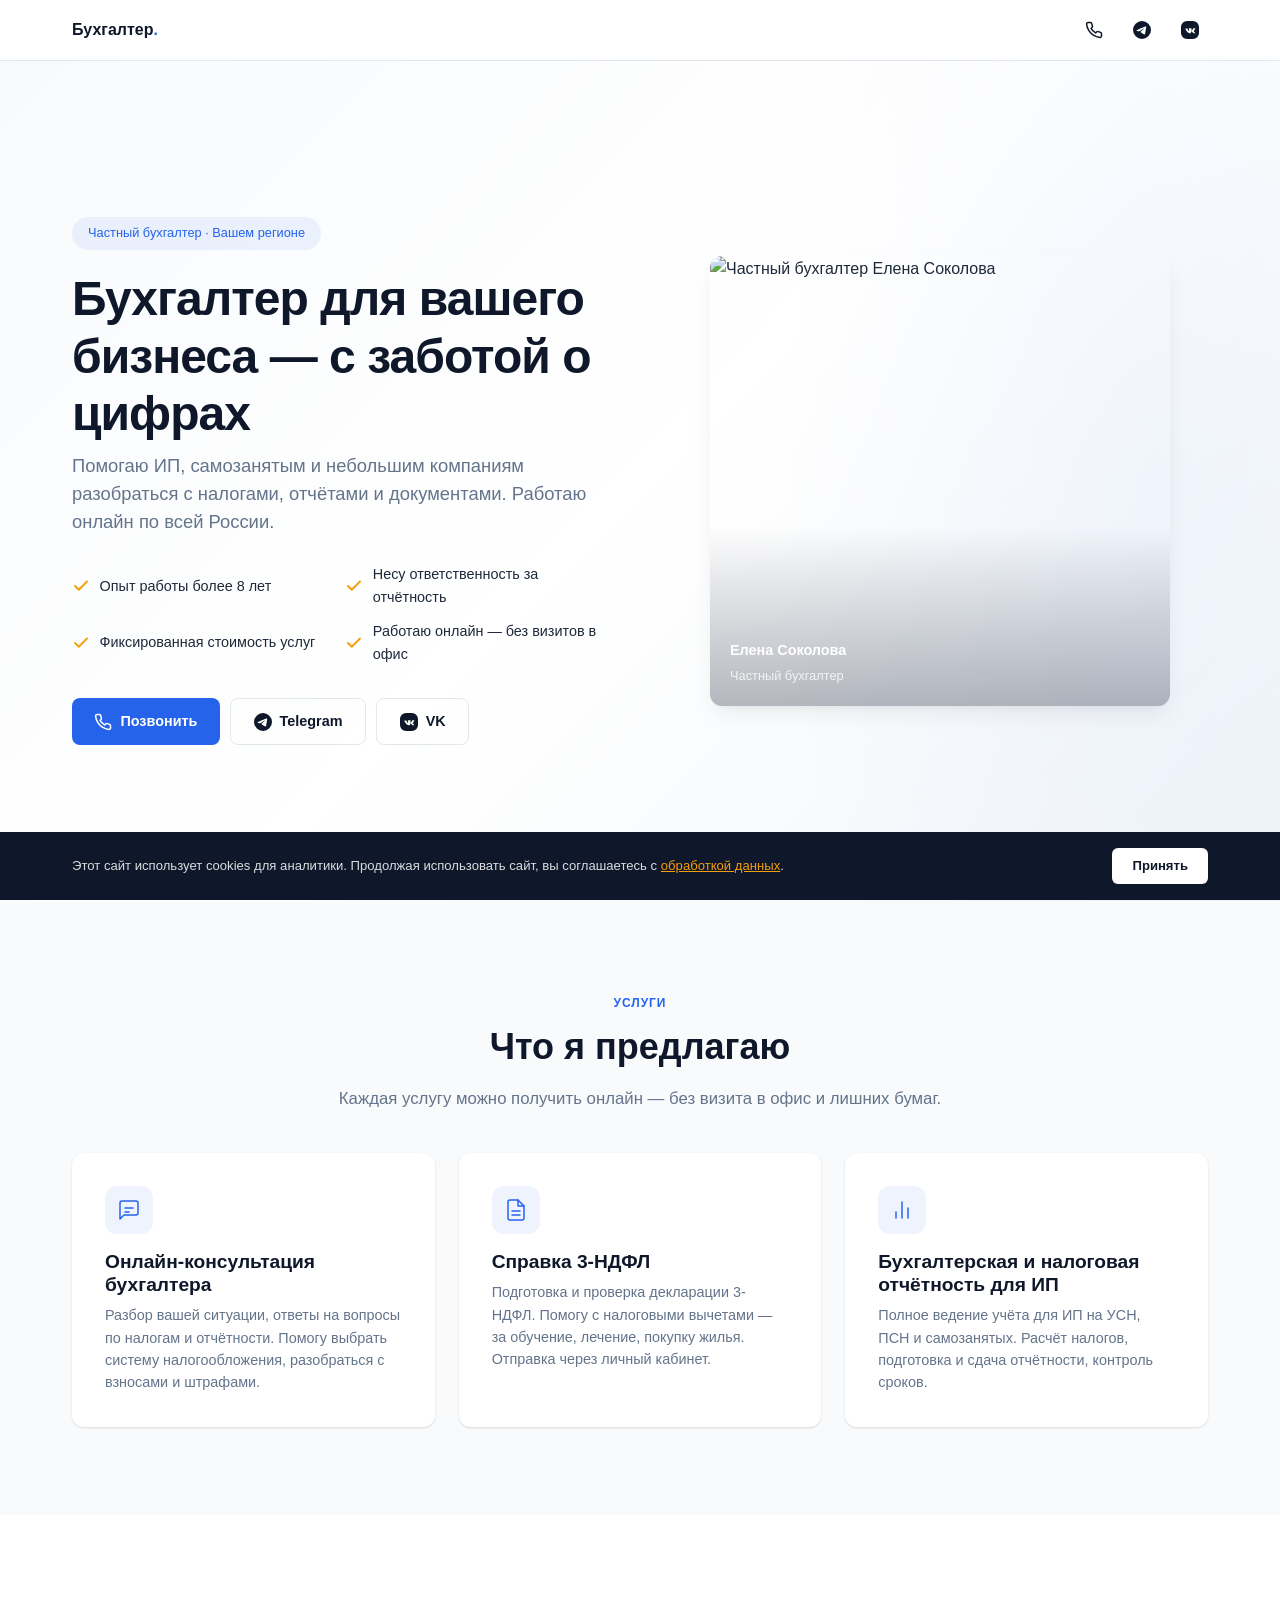
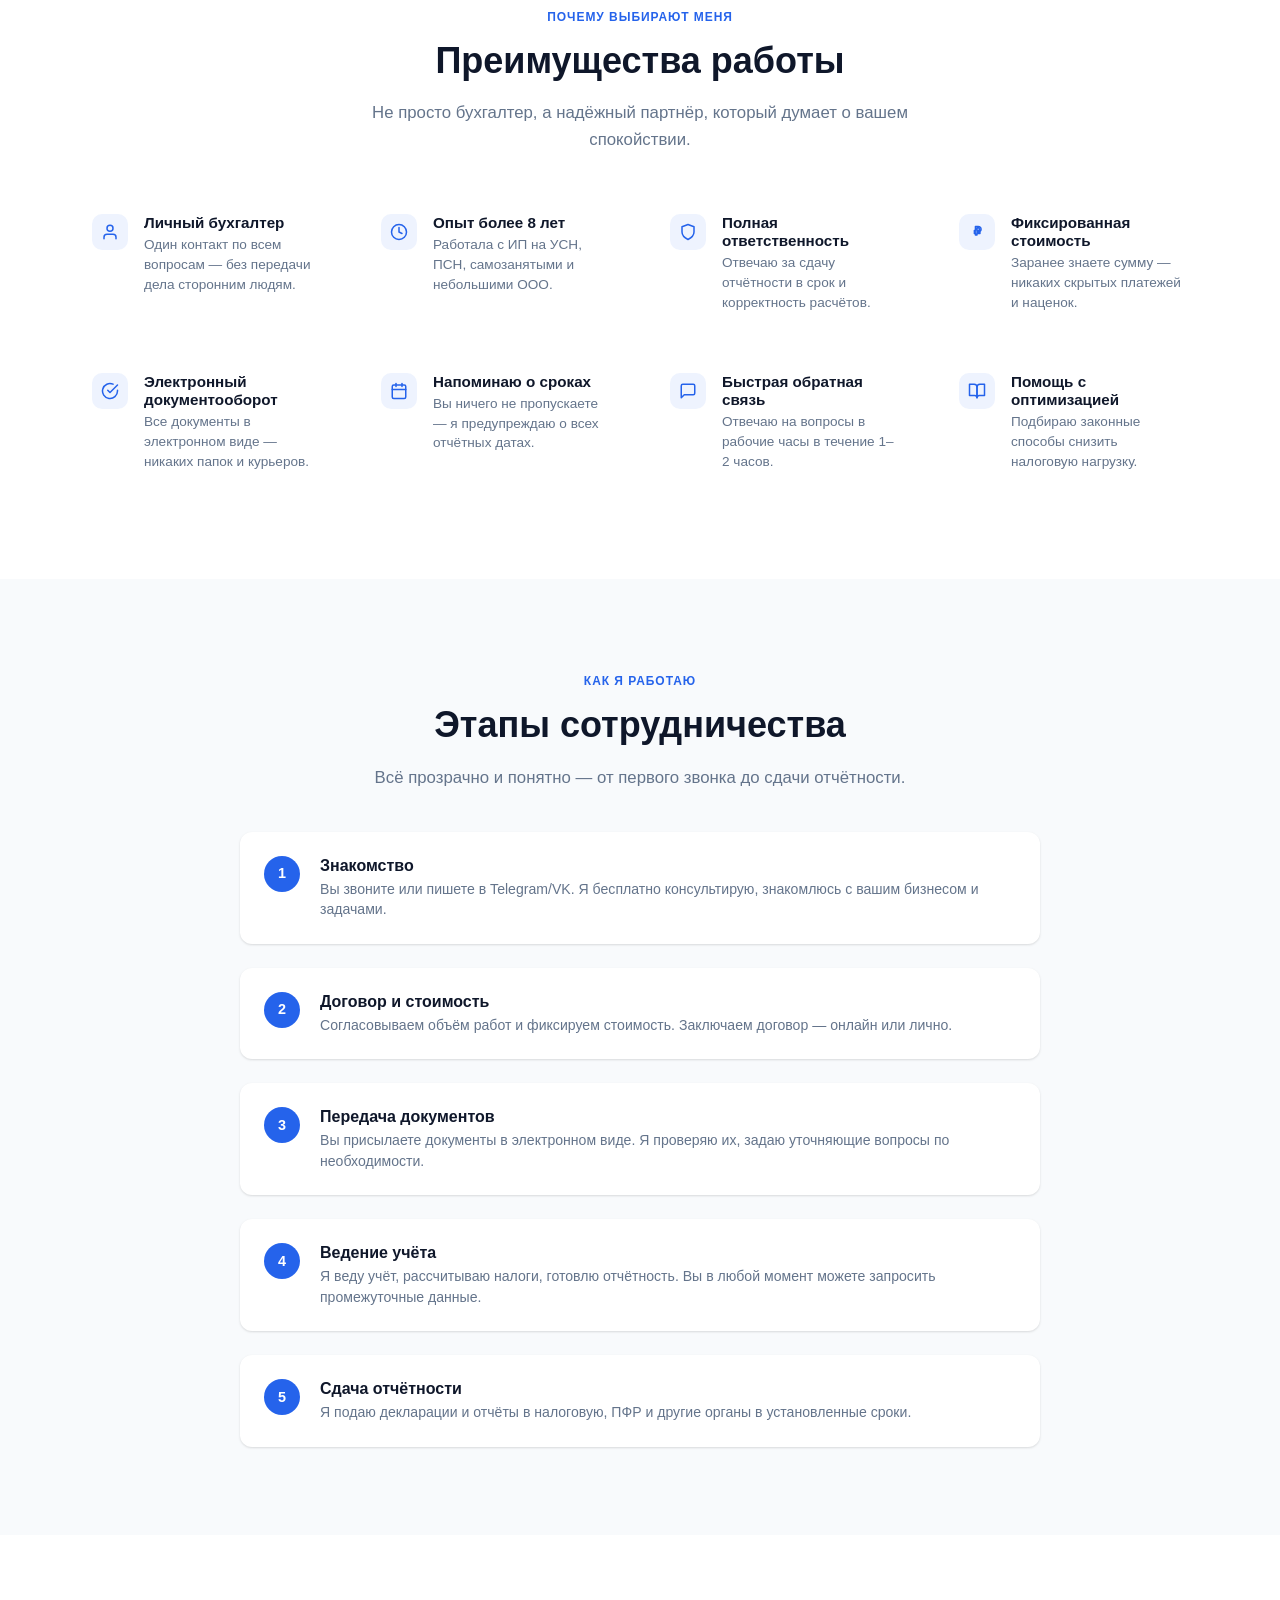
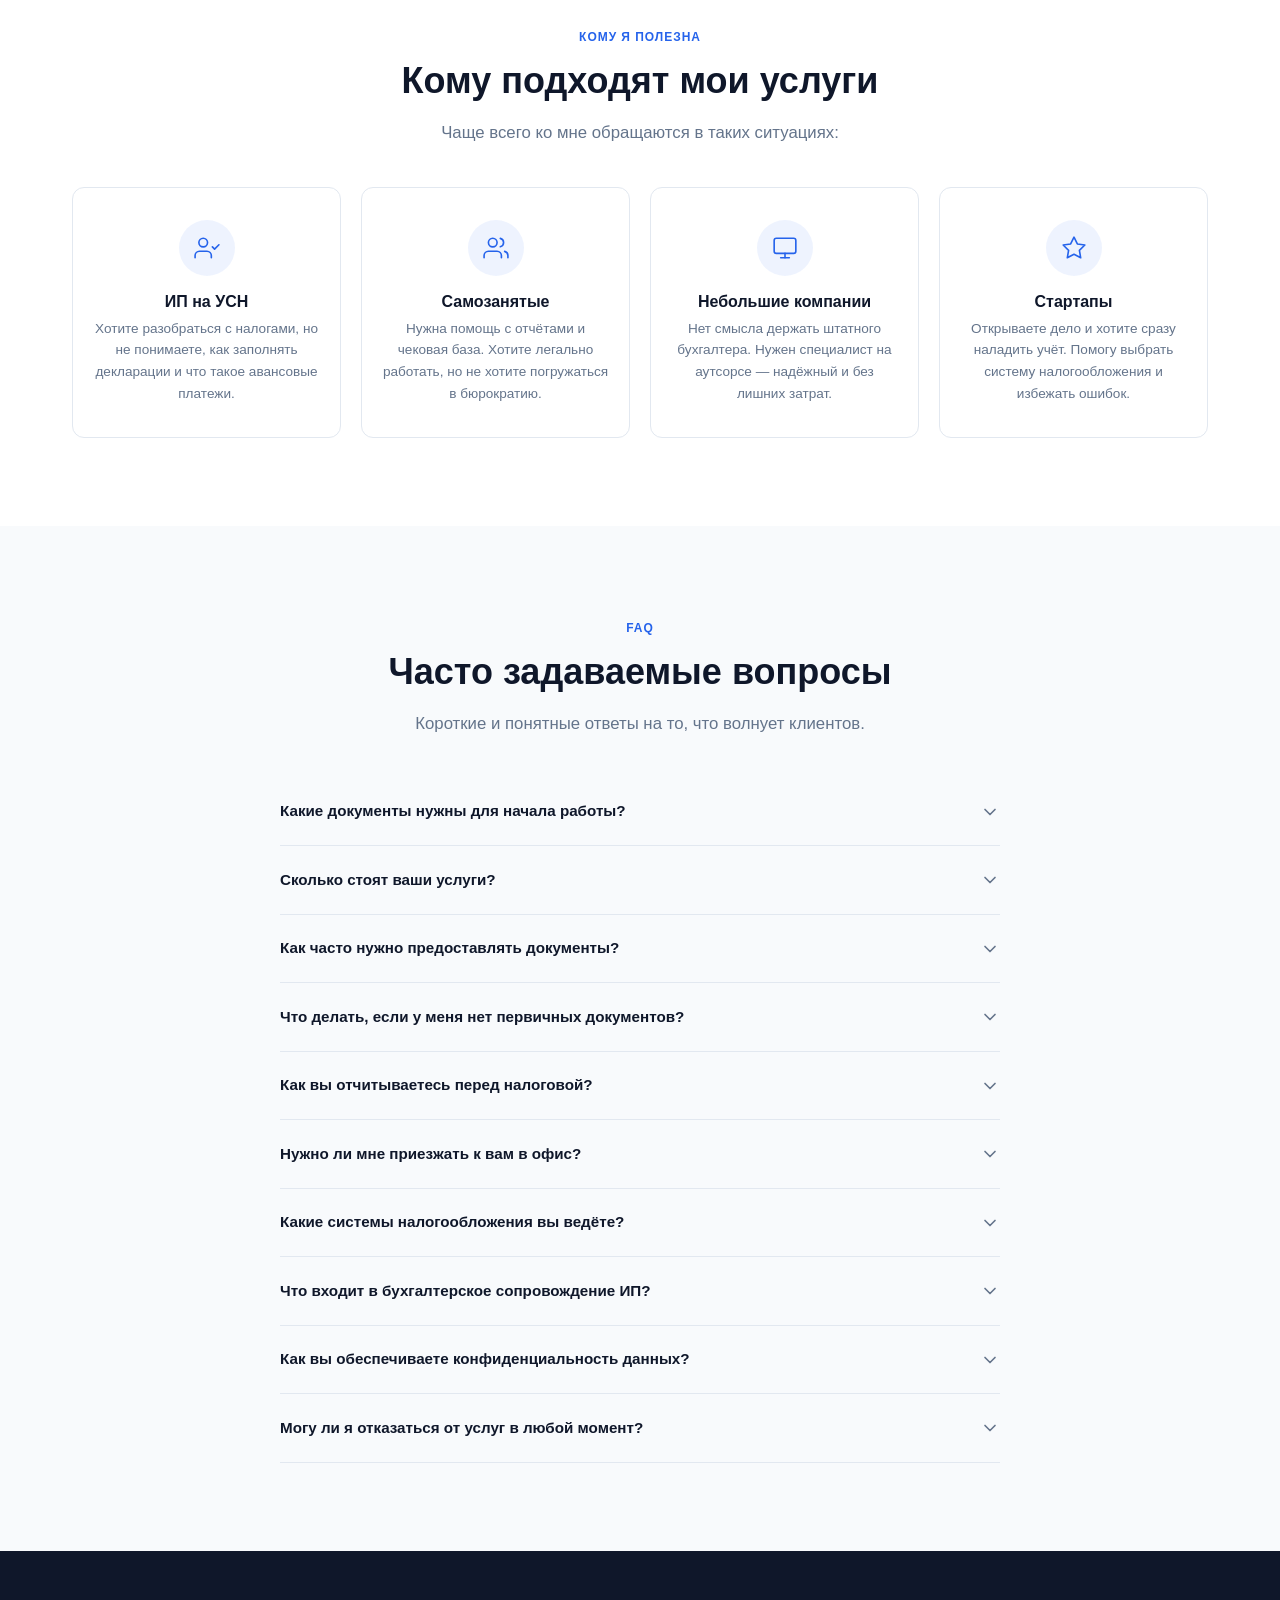
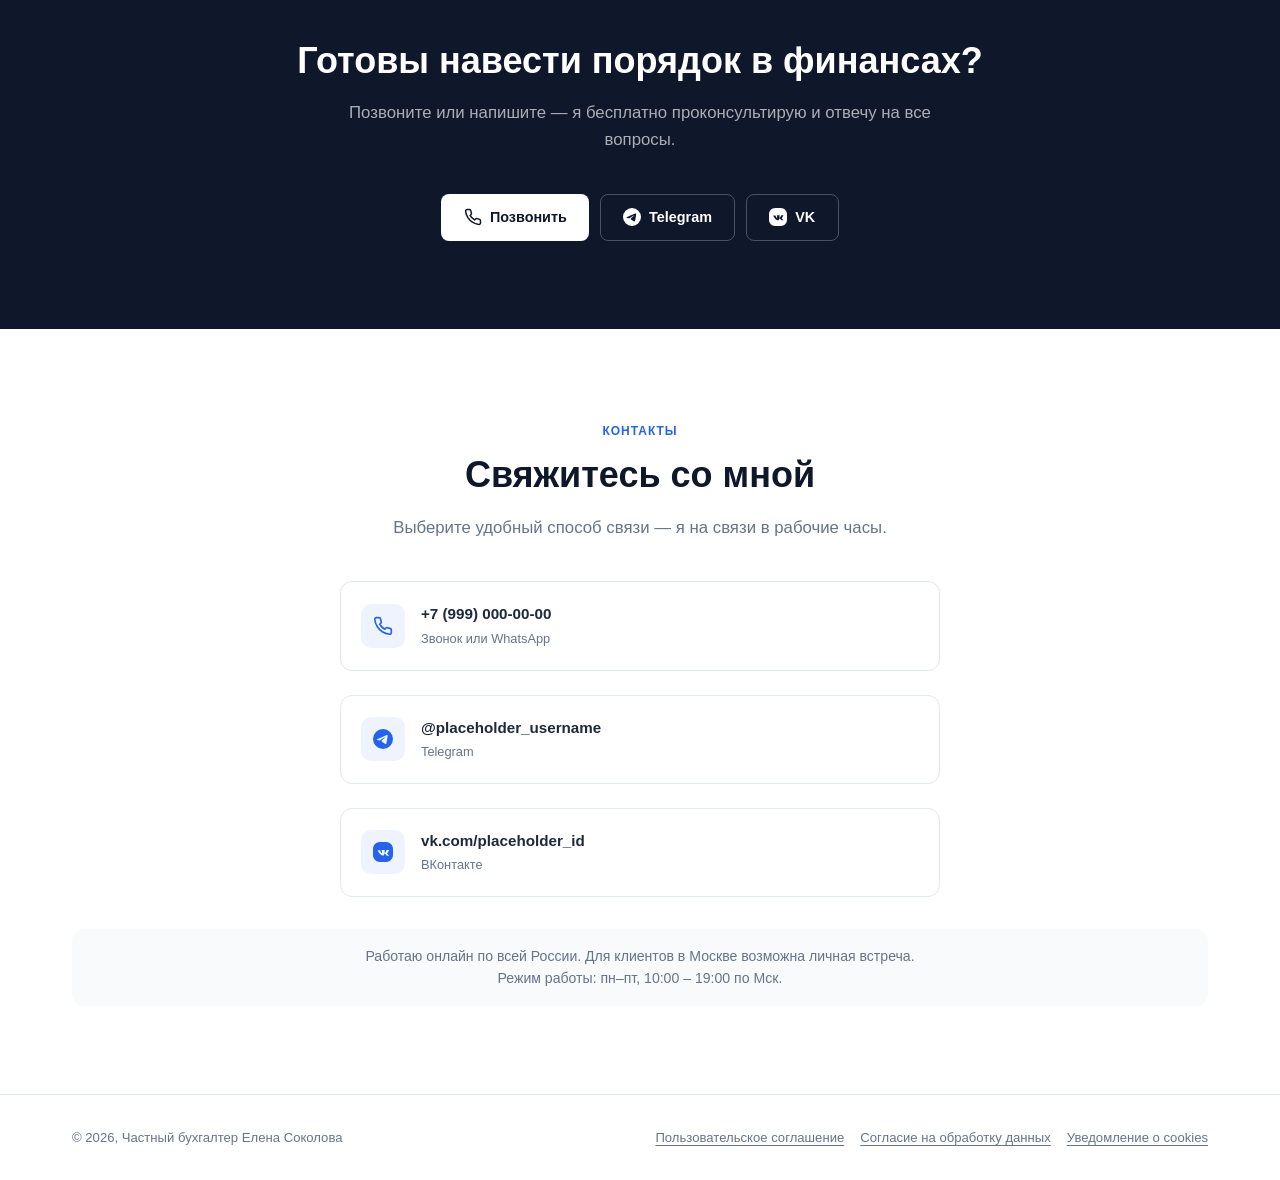
==== index.html @ dadde08e "Initial commit: landing page for private accountant" ====
﻿<!DOCTYPE html>
<html lang="ru">
<head>
<meta charset="UTF-8">
<meta name="viewport" content="width=device-width, initial-scale=1.0">
<title>Услуги бухгалтера в Вашем регионе | Частный бухгалтер Елена Соколова</title>
<meta name="description" content="Профессиональные бухгалтерские услуги для ИП и самозанятых в Вашем регионе. Онлайн-консультации, 3-НДФЛ, отчётность. Частный бухгалтер Елена Соколова.">
<meta name="keywords" content="услуги бухгалтера, частный бухгалтер, бухгалтер для ИП, бухгалтер онлайн, 3-НДФЛ, налоговая отчётность, Вашем регионе">
<meta name="robots" content="index, follow">
<meta property="og:title" content="Частный бухгалтер Елена Соколова — услуги в Вашем регионе">
<meta property="og:description" content="Бухгалтерские услуги для малого бизнеса, ИП и самозанятых. Онлайн.">
<meta property="og:type" content="website">
<meta name="theme-color" content="#0f172a">
<style>
/* ===== RESET & BASE ===== */
*, *::before, *::after { box-sizing: border-box; margin: 0; padding: 0; }
html { scroll-behavior: smooth; -webkit-text-size-adjust: 100%; }
body {
  font-family: -apple-system, BlinkMacSystemFont, 'Segoe UI', Roboto, 'Helvetica Neue', Arial, sans-serif;
  font-size: 16px; line-height: 1.6; color: #1e293b; background: #fff;
  -webkit-font-smoothing: antialiased; -moz-osx-font-smoothing: grayscale;
}
img { max-width: 100%; height: auto; display: block; }
a { color: inherit; text-decoration: none; }
ul { list-style: none; }
button { font: inherit; cursor: pointer; border: none; background: none; }

/* ===== VARIABLES ===== */
:root {
  --primary: #0f172a;
  --primary-light: #1e293b;
  --accent: #2563eb;
  --accent-hover: #1d4ed8;
  --gold: #f59e0b;
  --gold-light: #fbbf24;
  --bg-alt: #f8fafc;
  --text: #1e293b;
  --text-secondary: #64748b;
  --border: #e2e8f0;
  --radius: 12px;
  --shadow: 0 1px 3px rgba(0,0,0,.08), 0 1px 2px rgba(0,0,0,.06);
  --shadow-lg: 0 10px 25px -5px rgba(0,0,0,.08), 0 8px 10px -6px rgba(0,0,0,.04);
  --max-w: 1200px;
  --pad: clamp(1rem, 5vw, 2rem);
}
/* ===== TYPOGRAPHY ===== */
h1, h2, h3, h4 { line-height: 1.2; font-weight: 700; color: var(--primary); }
h1 { font-size: clamp(1.75rem, 5vw, 3rem); letter-spacing: -.02em; }
h2 { font-size: clamp(1.5rem, 4vw, 2.25rem); text-align: center; margin-bottom: .5em; }
h3 { font-size: 1.2rem; }
.text-secondary { color: var(--text-secondary); }
.text-center { text-align: center; }

/* ===== CONTAINER ===== */
.container { max-width: var(--max-w); margin: 0 auto; padding: 0 var(--pad); }

/* ===== SECTION ===== */
section { padding: clamp(3rem, 8vw, 5.5rem) 0; }
.section-label {
  display: inline-block; font-size: .75rem; font-weight: 600; letter-spacing: .08em;
  text-transform: uppercase; color: var(--accent); margin-bottom: .75rem;
}
.section-subtitle { max-width: 640px; margin: 0 auto 2.5rem; color: var(--text-secondary); font-size: 1.05rem; }

/* ===== ANIMATIONS ===== */
@keyframes fadeIn { from { opacity: 0; transform: translateY(20px); } to { opacity: 1; transform: translateY(0); } }
@keyframes fadeInUp { from { opacity: 0; transform: translateY(30px); } to { opacity: 1; transform: translateY(0); } }
.reveal { opacity: 0; transform: translateY(20px); transition: opacity .6s ease, transform .6s ease; }
.reveal.visible { opacity: 1; transform: translateY(0); }
.reveal-delay-1 { transition-delay: .1s; }
.reveal-delay-2 { transition-delay: .2s; }
.reveal-delay-3 { transition-delay: .3s; }
.reveal-delay-4 { transition-delay: .4s; }

/* ===== HEADER ===== */
.header {
  position: sticky; top: 0; z-index: 100;
  background: rgba(255,255,255,.92); backdrop-filter: blur(12px); -webkit-backdrop-filter: blur(12px);
  border-bottom: 1px solid var(--border);
}
.header .container { display: flex; align-items: center; justify-content: space-between; height: 60px; }
.logo { font-weight: 700; font-size: 1rem; color: var(--primary); }
.logo span { color: var(--accent); }
.header-contacts { display: flex; gap: .75rem; align-items: center; }
.header-contacts a {
  display: inline-flex; align-items: center; justify-content: center;
  width: 36px; height: 36px; border-radius: 50%;
  transition: background .2s; color: var(--primary);
}
.header-contacts a:hover { background: var(--bg-alt); }
.header-contacts a svg { width: 18px; height: 18px; }
.header-phone { font-size: .875rem; font-weight: 600; color: var(--accent); display: none; }
@media (min-width: 768px) { .header-phone { display: inline; } }

/* ===== HERO ===== */
.hero {
  padding: 0; min-height: calc(100vh - 60px); display: flex; align-items: center;
  background: linear-gradient(135deg, #f8fafc 0%, #fff 50%, #f1f5f9 100%);
  overflow: hidden; position: relative;
}
.hero::before {
  content: ''; position: absolute; top: -50%; right: -20%; width: 60%; height: 200%;
  background: radial-gradient(ellipse, rgba(37,99,235,.04) 0%, transparent 70%);
  pointer-events: none;
}
.hero .container { display: grid; gap: 2.5rem; padding: 2rem var(--pad); align-items: center; width: 100%; position: relative; }
@media (min-width: 900px) {
  .hero .container { grid-template-columns: 1fr 1fr; gap: 4rem; padding: 3rem var(--pad); }
}
.hero-content { animation: fadeIn .8s ease; }
.hero-badge {
  display: inline-flex; align-items: center; gap: .5rem;
  background: rgba(37,99,235,.08); color: var(--accent); padding: .4rem 1rem;
  border-radius: 100px; font-size: .8rem; font-weight: 500; margin-bottom: 1.25rem;
}
.hero h1 { margin-bottom: .6rem; }
.hero-subtitle { font-size: clamp(1rem, 2.5vw, 1.15rem); color: var(--text-secondary); max-width: 520px; margin-bottom: 1.75rem; line-height: 1.5; }
.hero-trust { display: grid; gap: .65rem; margin-bottom: 2rem; }
.hero-trust li { display: flex; align-items: center; gap: .6rem; font-size: .9rem; color: var(--primary-light); }
.hero-trust li svg { flex-shrink: 0; width: 18px; height: 18px; color: var(--gold); }
.hero-cta { display: flex; flex-wrap: wrap; gap: .65rem; }
.btn {
  display: inline-flex; align-items: center; gap: .5rem; padding: .7rem 1.4rem;
  border-radius: 8px; font-weight: 600; font-size: .9rem; transition: all .2s;
}
.btn-primary { background: var(--accent); color: #fff; }
.btn-primary:hover { background: var(--accent-hover); transform: translateY(-1px); box-shadow: var(--shadow-lg); }
.btn-outline { border: 1.5px solid var(--border); color: var(--primary); }
.btn-outline:hover { border-color: var(--accent); color: var(--accent); background: rgba(37,99,235,.04); }
.btn svg { width: 18px; height: 18px; flex-shrink: 0; }
.hero-image {
  display: flex; justify-content: center; align-items: center;
  animation: fadeIn .8s ease .2s both;
}
.hero-image figure {
  position: relative; border-radius: var(--radius); overflow: hidden;
  box-shadow: var(--shadow-lg); max-width: 460px; width: 100%;
}
.hero-image figure::before {
  content: ''; position: absolute; inset: 0;
  background: linear-gradient(180deg, transparent 60%, rgba(15,23,42,.3));
  z-index: 1; pointer-events: none;
}
.hero-image img { width: 100%; height: 450px; object-fit: cover; }
.hero-image figcaption {
  position: absolute; bottom: 0; left: 0; right: 0; z-index: 2;
  padding: 1.25rem; color: #fff; font-weight: 600; font-size: .9rem;
}
.hero-image figcaption small { display: block; font-weight: 400; opacity: .8; font-size: .8rem; margin-top: .2rem; }
@media (max-width: 899px) {
  .hero { min-height: 0; }
  .hero-image figure { max-width: 320px; }
  .hero-image img { height: 300px; }
  .hero-image { order: -1; }
}

/* ===== SERVICES ===== */
.services { background: var(--bg-alt); }
.services-grid { display: grid; gap: 1.5rem; margin-top: 1rem; }
@media (min-width: 640px) { .services-grid { grid-template-columns: repeat(2, 1fr); } }
@media (min-width: 900px) { .services-grid { grid-template-columns: repeat(3, 1fr); } }
.service-card {
  background: #fff; border-radius: var(--radius); padding: 2rem;
  box-shadow: var(--shadow); transition: all .3s;
  border: 1px solid transparent; position: relative; overflow: hidden;
}
.service-card:hover { box-shadow: var(--shadow-lg); border-color: var(--border); transform: translateY(-2px); }
.service-card .icon {
  width: 48px; height: 48px; border-radius: 12px; display: flex; align-items: center; justify-content: center;
  margin-bottom: 1rem; background: rgba(37,99,235,.08); color: var(--accent);
}
.service-card .icon svg { width: 24px; height: 24px; }
.service-card h3 { margin-bottom: .5rem; }
.service-card p { font-size: .9rem; color: var(--text-secondary); line-height: 1.55; }

/* ===== BENEFITS ===== */
.benefits-grid { display: grid; gap: 1.25rem; }
@media (min-width: 640px) { .benefits-grid { grid-template-columns: repeat(2, 1fr); } }
@media (min-width: 900px) { .benefits-grid { grid-template-columns: repeat(4, 1fr); } }
.benefit-item {
  display: flex; gap: 1rem; align-items: flex-start; padding: 1.25rem;
  border-radius: var(--radius); transition: background .2s;
}
.benefit-item:hover { background: var(--bg-alt); }
.benefit-icon {
  flex-shrink: 0; width: 36px; height: 36px; border-radius: 10px;
  display: flex; align-items: center; justify-content: center;
  background: rgba(37,99,235,.08); color: var(--accent);
}
.benefit-icon svg { width: 18px; height: 18px; }
.benefit-text h4 { font-size: .95rem; margin-bottom: .2rem; }
.benefit-text p { font-size: .85rem; color: var(--text-secondary); line-height: 1.45; }

/* ===== HOW IT WORKS ===== */
.how { background: var(--bg-alt); }
.steps { display: grid; gap: 1.5rem; counter-reset: step; max-width: 800px; margin: 1rem auto 0; }
.step {
  display: flex; gap: 1.25rem; align-items: flex-start;
  background: #fff; border-radius: var(--radius); padding: 1.5rem;
  box-shadow: var(--shadow); counter-increment: step; position: relative;
}
.step::before {
  content: counter(step); flex-shrink: 0;
  width: 36px; height: 36px; border-radius: 50%;
  background: var(--accent); color: #fff;
  display: flex; align-items: center; justify-content: center;
  font-weight: 700; font-size: .9rem;
}
.step-content h3 { font-size: 1rem; margin-bottom: .25rem; }
.step-content p { font-size: .88rem; color: var(--text-secondary); line-height: 1.45; }

/* ===== AUDIENCE ===== */
.audience-grid { display: grid; gap: 1.25rem; }
@media (min-width: 640px) { .audience-grid { grid-template-columns: repeat(2, 1fr); } }
@media (min-width: 900px) { .audience-grid { grid-template-columns: repeat(4, 1fr); } }
.audience-card {
  text-align: center; padding: 2rem 1.25rem; border-radius: var(--radius);
  border: 1px solid var(--border); transition: all .3s;
}
.audience-card:hover { box-shadow: var(--shadow-lg); border-color: transparent; }
.audience-icon {
  width: 56px; height: 56px; border-radius: 50%; margin: 0 auto 1rem;
  display: flex; align-items: center; justify-content: center;
  background: rgba(37,99,235,.08); color: var(--accent);
}
.audience-icon svg { width: 26px; height: 26px; }
.audience-card h3 { font-size: 1rem; margin-bottom: .4rem; }
.audience-card p { font-size: .85rem; color: var(--text-secondary); }

/* ===== FAQ ===== */
.faq-list { max-width: 720px; margin: 1rem auto 0; }
.faq-item {
  border-bottom: 1px solid var(--border); padding: .85rem 0;
}
.faq-question {
  width: 100%; display: flex; justify-content: space-between; align-items: center;
  text-align: left; padding: .5rem 0; font-weight: 600; font-size: .95rem;
  color: var(--primary); transition: color .2s;
}
.faq-question:hover { color: var(--accent); }
.faq-question svg { width: 20px; height: 20px; flex-shrink: 0; transition: transform .3s; color: var(--text-secondary); }
.faq-item.open .faq-question svg { transform: rotate(180deg); }
.faq-answer {
  max-height: 0; overflow: hidden; transition: max-height .35s ease, padding .35s ease; padding: 0 1.5rem 0 0;
}
.faq-item.open .faq-answer { max-height: 300px; padding-bottom: 1rem; }
.faq-answer p { font-size: .9rem; color: var(--text-secondary); line-height: 1.55; }

/* ===== FINAL CTA ===== */
.cta-final {
  background: var(--primary); color: #fff; text-align: center;
}
.cta-final h2 { color: #fff; }
.cta-final .section-subtitle { color: rgba(255,255,255,.65); }
.cta-final .hero-cta { justify-content: center; }
.cta-final .btn-primary { background: #fff; color: var(--primary); }
.cta-final .btn-primary:hover { background: var(--gold); color: #fff; }
.cta-final .btn-outline { border-color: rgba(255,255,255,.25); color: #fff; }
.cta-final .btn-outline:hover { border-color: #fff; background: rgba(255,255,255,.08); }

/* ===== CONTACTS ===== */
.contacts-grid {
  display: grid; gap: 1.5rem; max-width: 600px; margin: 1rem auto 0;
}
.contact-item {
  display: flex; align-items: center; gap: 1rem; padding: 1.25rem;
  border-radius: var(--radius); border: 1px solid var(--border);
  transition: all .2s;
}
.contact-item:hover { border-color: var(--accent); box-shadow: var(--shadow); }
.contact-icon {
  width: 44px; height: 44px; border-radius: 10px; flex-shrink: 0;
  display: flex; align-items: center; justify-content: center;
  background: rgba(37,99,235,.08); color: var(--accent);
}
.contact-icon svg { width: 20px; height: 20px; }
.contact-info { font-size: .95rem; font-weight: 600; }
.contact-info small { display: block; font-weight: 400; font-size: .8rem; color: var(--text-secondary); margin-top: .15rem; }
.contact-worknote {
  text-align: center; margin-top: 2rem; font-size: .88rem; color: var(--text-secondary);
  padding: 1rem; background: var(--bg-alt); border-radius: var(--radius);
}

/* ===== FOOTER ===== */
.footer {
  border-top: 1px solid var(--border); padding: 2rem 0;
  font-size: .82rem; color: var(--text-secondary);
}
.footer .container { display: flex; flex-wrap: wrap; justify-content: space-between; align-items: center; gap: 1rem; }
.footer-links { display: flex; flex-wrap: wrap; gap: 1rem; }
.footer-links button { color: var(--text-secondary); font-size: .82rem; text-decoration: underline; text-underline-offset: 3px; }
.footer-links button:hover { color: var(--accent); }

/* ===== MODALS ===== */
.modal-overlay {
  position: fixed; inset: 0; z-index: 1000;
  background: rgba(15,23,42,.55); backdrop-filter: blur(4px);
  display: flex; align-items: center; justify-content: center;
  padding: 1rem; opacity: 0; pointer-events: none;
  transition: opacity .3s;
}
.modal-overlay.open { opacity: 1; pointer-events: auto; }
.modal {
  background: #fff; border-radius: var(--radius); max-width: 600px; width: 100%;
  max-height: 80vh; overflow-y: auto; padding: 2rem;
  transform: translateY(20px); transition: transform .3s;
  position: relative;
}
.modal-overlay.open .modal { transform: translateY(0); }
.modal-close {
  position: absolute; top: 1rem; right: 1rem; width: 32px; height: 32px;
  border-radius: 50%; display: flex; align-items: center; justify-content: center;
  background: var(--bg-alt); transition: background .2s;
}
.modal-close:hover { background: var(--border); }
.modal-close svg { width: 18px; height: 18px; }
.modal h2 { font-size: 1.25rem; text-align: left; margin-bottom: 1rem; padding-right: 2rem; }
.modal p, .modal li { font-size: .88rem; color: var(--text-secondary); line-height: 1.55; margin-bottom: .5rem; }
.modal ul { padding-left: 1.25rem; list-style: disc; }

/* ===== COOKIES BANNER ===== */
.cookies-banner {
  position: fixed; bottom: 0; left: 0; right: 0; z-index: 999;
  background: var(--primary); color: rgba(255,255,255,.85);
  padding: 1rem var(--pad); font-size: .82rem; line-height: 1.5;
  transform: translateY(100%); transition: transform .4s ease;
}
.cookies-banner.show { transform: translateY(0); }
.cookies-banner .container { display: flex; flex-wrap: wrap; align-items: center; justify-content: space-between; gap: .75rem; }
.cookies-banner a { color: var(--gold); text-decoration: underline; }
.cookies-btn {
  background: #fff; color: var(--primary); padding: .5rem 1.25rem;
  border-radius: 6px; font-weight: 600; font-size: .82rem; white-space: nowrap;
  transition: background .2s;
}
.cookies-btn:hover { background: var(--gold-light); }

/* ===== RESPONSIVE ===== */
@media (max-width: 639px) {
  .hero-cta .btn { flex: 1; justify-content: center; font-size: .85rem; padding: .65rem 1rem; }
  .service-card { padding: 1.5rem; }
  .benefit-item { padding: 1rem; }
  .modal { padding: 1.5rem; }
}
@media (min-width: 640px) {
  .hero-trust { grid-template-columns: repeat(2, 1fr); }
}
</style>
</head>
<body>

<!-- ===== HEADER ===== -->
<header class="header" role="banner">
  <div class="container">
    <a href="#" class="logo">Бухгалтер<span>.</span></a>
    <div class="header-contacts">
      <a href="tel:+79990000000" aria-label="Позвонить">
        <svg viewBox="0 0 24 24" fill="none" stroke="currentColor" stroke-width="2" stroke-linecap="round" stroke-linejoin="round"><path d="M22 16.92v3a2 2 0 0 1-2.18 2 19.79 19.79 0 0 1-8.63-3.07 19.5 19.5 0 0 1-6-6 19.79 19.79 0 0 1-3.07-8.67A2 2 0 0 1 4.11 2h3a2 2 0 0 1 2 1.72 12.84 12.84 0 0 0 .7 2.81 2 2 0 0 1-.45 2.11L8.09 9.91a16 16 0 0 0 6 6l1.27-1.27a2 2 0 0 1 2.11-.45 12.84 12.84 0 0 0 2.81.7A2 2 0 0 1 22 16.92z"/></svg>
      </a>
      <a href="https://t.me/placeholder_username" target="_blank" rel="noopener" aria-label="Telegram">
        <svg viewBox="0 0 24 24" fill="currentColor"><path d="M11.944 0A12 12 0 0 0 0 12a12 12 0 0 0 12 12 12 12 0 0 0 12-12A12 12 0 0 0 12 0a12 12 0 0 0-.056 0zm4.962 7.224c.1-.002.321.023.465.14a.506.506 0 0 1 .171.325c.016.093.036.306.02.472-.18 1.898-.962 6.502-1.36 8.627-.168.9-.499 1.201-.82 1.23-.696.065-1.225-.46-1.9-.902-1.056-.693-1.653-1.124-2.678-1.8-1.185-.78-.417-1.21.258-1.91.177-.184 3.247-2.977 3.307-3.23.007-.032.014-.15-.056-.212s-.174-.041-.249-.024c-.106.024-1.793 1.14-5.061 3.345-.48.33-.913.49-1.302.48-.428-.008-1.252-.241-1.865-.44-.752-.245-1.349-.374-1.297-.789.027-.216.325-.437.893-.663 3.498-1.524 5.83-2.529 6.998-3.014 3.332-1.386 4.025-1.627 4.476-1.635z"/></svg>
      </a>
      <a href="https://vk.com/placeholder_id" target="_blank" rel="noopener" aria-label="ВКонтакте">
        <svg viewBox="0 0 24 24" fill="currentColor"><path d="M15.684 0H8.316C3.732 0 0 3.732 0 8.316v7.368C0 20.268 3.732 24 8.316 24h7.368C20.268 24 24 20.268 24 15.684V8.316C24 3.732 20.268 0 15.684 0zm3.4 16.416h-1.932c-.588 0-.78-.432-1.848-1.5-.936-.876-1.344-1.008-1.572-1.008-.324 0-.408.084-.408.492v1.296c0 .36-.12.552-1.056.552-1.56 0-3.288-.96-4.512-2.748-1.548-1.908-1.944-3.024-1.944-3.288 0-.132.084-.252.312-.252h1.944c.336 0 .456.144.588.492.552 1.512 1.512 2.856 1.896 2.856.144 0 .216-.072.216-.468v-1.8c-.072-.852-.504-.924-.504-1.236 0-.156.12-.288.324-.288h3.048c.264 0 .348.144.348.468v2.532c0 .264.108.348.18.348.144 0 .264-.084.528-.348.912-1.008 1.548-2.568 1.548-2.568.084-.18.228-.324.552-.324h1.944c.396 0 .48.204.396.468-.144.672-2.076 3.3-2.076 3.3-.168.276-.204.384 0 .648.144.216.66.648.996.996.612.648 1.08 1.188 1.248 1.548.168.36-.012.54-.408.54z"/></svg>
      </a>
    </div>
  </div>
</header>

<!-- ===== HERO ===== -->
<section class="hero" id="hero" aria-label="Главная">
  <div class="container">
    <div class="hero-content">
      <div class="hero-badge">Частный бухгалтер · Вашем регионе</div>
      <h1>Бухгалтер для вашего бизнеса — с заботой о цифрах</h1>
      <p class="hero-subtitle">Помогаю ИП, самозанятым и небольшим компаниям разобраться с налогами, отчётами и документами. Работаю онлайн по всей России.</p>
      <ul class="hero-trust">
        <li><svg viewBox="0 0 24 24" fill="none" stroke="currentColor" stroke-width="2.5" stroke-linecap="round" stroke-linejoin="round"><polyline points="20 6 9 17 4 12"/></svg>Опыт работы более 8 лет</li>
        <li><svg viewBox="0 0 24 24" fill="none" stroke="currentColor" stroke-width="2.5" stroke-linecap="round" stroke-linejoin="round"><polyline points="20 6 9 17 4 12"/></svg>Несу ответственность за отчётность</li>
        <li><svg viewBox="0 0 24 24" fill="none" stroke="currentColor" stroke-width="2.5" stroke-linecap="round" stroke-linejoin="round"><polyline points="20 6 9 17 4 12"/></svg>Фиксированная стоимость услуг</li>
        <li><svg viewBox="0 0 24 24" fill="none" stroke="currentColor" stroke-width="2.5" stroke-linecap="round" stroke-linejoin="round"><polyline points="20 6 9 17 4 12"/></svg>Работаю онлайн — без визитов в офис</li>
      </ul>
      <div class="hero-cta">
        <a href="tel:+79990000000" class="btn btn-primary"><svg viewBox="0 0 24 24" fill="none" stroke="currentColor" stroke-width="2" stroke-linecap="round" stroke-linejoin="round"><path d="M22 16.92v3a2 2 0 0 1-2.18 2 19.79 19.79 0 0 1-8.63-3.07 19.5 19.5 0 0 1-6-6 19.79 19.79 0 0 1-3.07-8.67A2 2 0 0 1 4.11 2h3a2 2 0 0 1 2 1.72 12.84 12.84 0 0 0 .7 2.81 2 2 0 0 1-.45 2.11L8.09 9.91a16 16 0 0 0 6 6l1.27-1.27a2 2 0 0 1 2.11-.45 12.84 12.84 0 0 0 2.81.7A2 2 0 0 1 22 16.92z"/></svg>Позвонить</a>
        <a href="https://t.me/placeholder_username" target="_blank" rel="noopener" class="btn btn-outline"><svg viewBox="0 0 24 24" fill="currentColor"><path d="M11.944 0A12 12 0 0 0 0 12a12 12 0 0 0 12 12 12 12 0 0 0 12-12A12 12 0 0 0 12 0a12 12 0 0 0-.056 0zm4.962 7.224c.1-.002.321.023.465.14a.506.506 0 0 1 .171.325c.016.093.036.306.02.472-.18 1.898-.962 6.502-1.36 8.627-.168.9-.499 1.201-.82 1.23-.696.065-1.225-.46-1.9-.902-1.056-.693-1.653-1.124-2.678-1.8-1.185-.78-.417-1.21.258-1.91.177-.184 3.247-2.977 3.307-3.23.007-.032.014-.15-.056-.212s-.174-.041-.249-.024c-.106.024-1.793 1.14-5.061 3.345-.48.33-.913.49-1.302.48-.428-.008-1.252-.241-1.865-.44-.752-.245-1.349-.374-1.297-.789.027-.216.325-.437.893-.663 3.498-1.524 5.83-2.529 6.998-3.014 3.332-1.386 4.025-1.627 4.476-1.635z"/></svg>Telegram</a>
        <a href="https://vk.com/placeholder_id" target="_blank" rel="noopener" class="btn btn-outline"><svg viewBox="0 0 24 24" fill="currentColor"><path d="M15.684 0H8.316C3.732 0 0 3.732 0 8.316v7.368C0 20.268 3.732 24 8.316 24h7.368C20.268 24 24 20.268 24 15.684V8.316C24 3.732 20.268 0 15.684 0zm3.4 16.416h-1.932c-.588 0-.78-.432-1.848-1.5-.936-.876-1.344-1.008-1.572-1.008-.324 0-.408.084-.408.492v1.296c0 .36-.12.552-1.056.552-1.56 0-3.288-.96-4.512-2.748-1.548-1.908-1.944-3.024-1.944-3.288 0-.132.084-.252.312-.252h1.944c.336 0 .456.144.588.492.552 1.512 1.512 2.856 1.896 2.856.144 0 .216-.072.216-.468v-1.8c-.072-.852-.504-.924-.504-1.236 0-.156.12-.288.324-.288h3.048c.264 0 .348.144.348.468v2.532c0 .264.108.348.18.348.144 0 .264-.084.528-.348.912-1.008 1.548-2.568 1.548-2.568.084-.18.228-.324.552-.324h1.944c.396 0 .48.204.396.468-.144.672-2.076 3.3-2.076 3.3-.168.276-.204.384 0 .648.144.216.66.648.996.996.612.648 1.08 1.188 1.248 1.548.168.36-.012.54-.408.54z"/></svg>VK</a>
      </div>
    </div>
    <div class="hero-image">
      <figure>
        <img src="https://images.unsplash.com/photo-1573496359142-b8d87734a5a2?w=600&auto=format" alt="Частный бухгалтер Елена Соколова" loading="lazy">
        <figcaption>Елена Соколова<small>Частный бухгалтер</small></figcaption>
      </figure>
    </div>
  </div>
</section>

<!-- ===== SERVICES ===== -->
<section class="services" id="services" aria-label="Услуги">
  <div class="container">
    <div class="text-center reveal"><span class="section-label">Услуги</span></div>
    <h2 class="reveal">Что я предлагаю</h2>
    <p class="section-subtitle text-center reveal">Каждая услугу можно получить онлайн — без визита в офис и лишних бумаг.</p>
    <div class="services-grid">
      <article class="service-card reveal reveal-delay-1">
        <div class="icon"><svg viewBox="0 0 24 24" fill="none" stroke="currentColor" stroke-width="1.5" stroke-linecap="round" stroke-linejoin="round"><path d="M21 15a2 2 0 0 1-2 2H7l-4 4V5a2 2 0 0 1 2-2h14a2 2 0 0 1 2 2z"/><line x1="8" y1="10" x2="16" y2="10"/><line x1="8" y1="14" x2="12" y2="14"/></svg></div>
        <h3>Онлайн-консультация бухгалтера</h3>
        <p>Разбор вашей ситуации, ответы на вопросы по налогам и отчётности. Помогу выбрать систему налогообложения, разобраться с взносами и штрафами.</p>
      </article>
      <article class="service-card reveal reveal-delay-2">
        <div class="icon"><svg viewBox="0 0 24 24" fill="none" stroke="currentColor" stroke-width="1.5" stroke-linecap="round" stroke-linejoin="round"><path d="M14 2H6a2 2 0 0 0-2 2v16a2 2 0 0 0 2 2h12a2 2 0 0 0 2-2V8z"/><polyline points="14 2 14 8 20 8"/><line x1="16" y1="13" x2="8" y2="13"/><line x1="16" y1="17" x2="8" y2="17"/></svg></div>
        <h3>Справка 3-НДФЛ</h3>
        <p>Подготовка и проверка декларации 3-НДФЛ. Помогу с налоговыми вычетами — за обучение, лечение, покупку жилья. Отправка через личный кабинет.</p>
      </article>
      <article class="service-card reveal reveal-delay-3">
        <div class="icon"><svg viewBox="0 0 24 24" fill="none" stroke="currentColor" stroke-width="1.5" stroke-linecap="round" stroke-linejoin="round"><line x1="18" y1="20" x2="18" y2="10"/><line x1="12" y1="20" x2="12" y2="4"/><line x1="6" y1="20" x2="6" y2="14"/></svg></div>
        <h3>Бухгалтерская и налоговая отчётность для ИП</h3>
        <p>Полное ведение учёта для ИП на УСН, ПСН и самозанятых. Расчёт налогов, подготовка и сдача отчётности, контроль сроков.</p>
      </article>
    </div>
  </div>
</section>

<!-- ===== BENEFITS ===== -->
<section id="benefits" aria-label="Преимущества">
  <div class="container">
    <div class="text-center reveal"><span class="section-label">Почему выбирают меня</span></div>
    <h2 class="reveal">Преимущества работы</h2>
    <p class="section-subtitle text-center reveal">Не просто бухгалтер, а надёжный партнёр, который думает о вашем спокойствии.</p>
    <div class="benefits-grid">
      <div class="benefit-item reveal reveal-delay-1">
        <div class="benefit-icon"><svg viewBox="0 0 24 24" fill="none" stroke="currentColor" stroke-width="2" stroke-linecap="round" stroke-linejoin="round"><path d="M20 21v-2a4 4 0 0 0-4-4H8a4 4 0 0 0-4 4v2"/><circle cx="12" cy="7" r="4"/></svg></div>
        <div class="benefit-text">
          <h4>Личный бухгалтер</h4>
          <p>Один контакт по всем вопросам — без передачи дела сторонним людям.</p>
        </div>
      </div>
      <div class="benefit-item reveal reveal-delay-2">
        <div class="benefit-icon"><svg viewBox="0 0 24 24" fill="none" stroke="currentColor" stroke-width="2" stroke-linecap="round" stroke-linejoin="round"><circle cx="12" cy="12" r="10"/><polyline points="12 6 12 12 16 14"/></svg></div>
        <div class="benefit-text">
          <h4>Опыт более 8 лет</h4>
          <p>Работала с ИП на УСН, ПСН, самозанятыми и небольшими ООО.</p>
        </div>
      </div>
      <div class="benefit-item reveal reveal-delay-3">
        <div class="benefit-icon"><svg viewBox="0 0 24 24" fill="none" stroke="currentColor" stroke-width="2" stroke-linecap="round" stroke-linejoin="round"><path d="M12 22s8-4 8-10V5l-8-3-8 3v7c0 6 8 10 8 10z"/></svg></div>
        <div class="benefit-text">
          <h4>Полная ответственность</h4>
          <p>Отвечаю за сдачу отчётности в срок и корректность расчётов.</p>
        </div>
      </div>
      <div class="benefit-item reveal reveal-delay-4">
        <div class="benefit-icon"><svg viewBox="0 0 24 24" fill="none" stroke="currentColor" stroke-width="2" stroke-linecap="round" stroke-linejoin="round"><text x="12" y="16" text-anchor="middle" font-size="14" font-weight="bold">₽</text></svg></div>
        <div class="benefit-text">
          <h4>Фиксированная стоимость</h4>
          <p>Заранее знаете сумму — никаких скрытых платежей и наценок.</p>
        </div>
      </div>
      <div class="benefit-item reveal reveal-delay-1">
        <div class="benefit-icon"><svg viewBox="0 0 24 24" fill="none" stroke="currentColor" stroke-width="2" stroke-linecap="round" stroke-linejoin="round"><path d="M22 11.08V12a10 10 0 1 1-5.93-9.14"/><polyline points="22 4 12 14.01 9 11.01"/></svg></div>
        <div class="benefit-text">
          <h4>Электронный документооборот</h4>
          <p>Все документы в электронном виде — никаких папок и курьеров.</p>
        </div>
      </div>
      <div class="benefit-item reveal reveal-delay-2">
        <div class="benefit-icon"><svg viewBox="0 0 24 24" fill="none" stroke="currentColor" stroke-width="2" stroke-linecap="round" stroke-linejoin="round"><rect x="3" y="4" width="18" height="18" rx="2" ry="2"/><line x1="16" y1="2" x2="16" y2="6"/><line x1="8" y1="2" x2="8" y2="6"/><line x1="3" y1="10" x2="21" y2="10"/></svg></div>
        <div class="benefit-text">
          <h4>Напоминаю о сроках</h4>
          <p>Вы ничего не пропускаете — я предупреждаю о всех отчётных датах.</p>
        </div>
      </div>
      <div class="benefit-item reveal reveal-delay-3">
        <div class="benefit-icon"><svg viewBox="0 0 24 24" fill="none" stroke="currentColor" stroke-width="2" stroke-linecap="round" stroke-linejoin="round"><path d="M21 15a2 2 0 0 1-2 2H7l-4 4V5a2 2 0 0 1 2-2h14a2 2 0 0 1 2 2z"/></svg></div>
        <div class="benefit-text">
          <h4>Быстрая обратная связь</h4>
          <p>Отвечаю на вопросы в рабочие часы в течение 1–2 часов.</p>
        </div>
      </div>
      <div class="benefit-item reveal reveal-delay-4">
        <div class="benefit-icon"><svg viewBox="0 0 24 24" fill="none" stroke="currentColor" stroke-width="2" stroke-linecap="round" stroke-linejoin="round"><path d="M2 3h6a4 4 0 0 1 4 4v14a3 3 0 0 0-3-3H2z"/><path d="M22 3h-6a4 4 0 0 0-4 4v14a3 3 0 0 1 3-3h7z"/></svg></div>
        <div class="benefit-text">
          <h4>Помощь с оптимизацией</h4>
          <p>Подбираю законные способы снизить налоговую нагрузку.</p>
        </div>
      </div>
    </div>
  </div>
</section>

<!-- ===== HOW IT WORKS ===== -->
<section class="how" id="how" aria-label="Как проходит работа">
  <div class="container">
    <div class="text-center reveal"><span class="section-label">Как я работаю</span></div>
    <h2 class="reveal">Этапы сотрудничества</h2>
    <p class="section-subtitle text-center reveal">Всё прозрачно и понятно — от первого звонка до сдачи отчётности.</p>
    <div class="steps">
      <div class="step reveal reveal-delay-1">
        <div class="step-content">
          <h3>Знакомство</h3>
          <p>Вы звоните или пишете в Telegram/VK. Я бесплатно консультирую, знакомлюсь с вашим бизнесом и задачами.</p>
        </div>
      </div>
      <div class="step reveal reveal-delay-2">
        <div class="step-content">
          <h3>Договор и стоимость</h3>
          <p>Согласовываем объём работ и фиксируем стоимость. Заключаем договор — онлайн или лично.</p>
        </div>
      </div>
      <div class="step reveal reveal-delay-3">
        <div class="step-content">
          <h3>Передача документов</h3>
          <p>Вы присылаете документы в электронном виде. Я проверяю их, задаю уточняющие вопросы по необходимости.</p>
        </div>
      </div>
      <div class="step reveal reveal-delay-4">
        <div class="step-content">
          <h3>Ведение учёта</h3>
          <p>Я веду учёт, рассчитываю налоги, готовлю отчётность. Вы в любой момент можете запросить промежуточные данные.</p>
        </div>
      </div>
      <div class="step reveal reveal-delay-5">
        <div class="step-content">
          <h3>Сдача отчётности</h3>
          <p>Я подаю декларации и отчёты в налоговую, ПФР и другие органы в установленные сроки.</p>
        </div>
      </div>
    </div>
  </div>
</section>

<!-- ===== AUDIENCE ===== -->
<section id="audience" aria-label="Кому подходят услуги">
  <div class="container">
    <div class="text-center reveal"><span class="section-label">Кому я полезна</span></div>
    <h2 class="reveal">Кому подходят мои услуги</h2>
    <p class="section-subtitle text-center reveal">Чаще всего ко мне обращаются в таких ситуациях:</p>
    <div class="audience-grid">
      <article class="audience-card reveal reveal-delay-1">
        <div class="audience-icon"><svg viewBox="0 0 24 24" fill="none" stroke="currentColor" stroke-width="1.5" stroke-linecap="round" stroke-linejoin="round"><path d="M16 21v-2a4 4 0 0 0-4-4H5a4 4 0 0 0-4 4v2"/><circle cx="8.5" cy="7" r="4"/><polyline points="17 11 19 13 23 9"/></svg></div>
        <h3>ИП на УСН</h3>
        <p>Хотите разобраться с налогами, но не понимаете, как заполнять декларации и что такое авансовые платежи.</p>
      </article>
      <article class="audience-card reveal reveal-delay-2">
        <div class="audience-icon"><svg viewBox="0 0 24 24" fill="none" stroke="currentColor" stroke-width="1.5" stroke-linecap="round" stroke-linejoin="round"><path d="M17 21v-2a4 4 0 0 0-4-4H5a4 4 0 0 0-4 4v2"/><circle cx="9" cy="7" r="4"/><path d="M23 21v-2a4 4 0 0 0-3-3.87"/><path d="M16 3.13a4 4 0 0 1 0 7.75"/></svg></div>
        <h3>Самозанятые</h3>
        <p>Нужна помощь с отчётами и чековая база. Хотите легально работать, но не хотите погружаться в бюрократию.</p>
      </article>
      <article class="audience-card reveal reveal-delay-3">
        <div class="audience-icon"><svg viewBox="0 0 24 24" fill="none" stroke="currentColor" stroke-width="1.5" stroke-linecap="round" stroke-linejoin="round"><rect x="2" y="3" width="20" height="14" rx="2" ry="2"/><line x1="8" y1="21" x2="16" y2="21"/><line x1="12" y1="17" x2="12" y2="21"/></svg></div>
        <h3>Небольшие компании</h3>
        <p>Нет смысла держать штатного бухгалтера. Нужен специалист на аутсорсе — надёжный и без лишних затрат.</p>
      </article>
      <article class="audience-card reveal reveal-delay-4">
        <div class="audience-icon"><svg viewBox="0 0 24 24" fill="none" stroke="currentColor" stroke-width="1.5" stroke-linecap="round" stroke-linejoin="round"><polygon points="12 2 15.09 8.26 22 9.27 17 14.14 18.18 21.02 12 17.77 5.82 21.02 7 14.14 2 9.27 8.91 8.26 12 2"/></svg></div>
        <h3>Стартапы</h3>
        <p>Открываете дело и хотите сразу наладить учёт. Помогу выбрать систему налогообложения и избежать ошибок.</p>
      </article>
    </div>
  </div>
</section>

<!-- ===== FAQ ===== -->
<section class="how" id="faq" aria-label="Часто задаваемые вопросы">
  <div class="container">
    <div class="text-center reveal"><span class="section-label">FAQ</span></div>
    <h2 class="reveal">Часто задаваемые вопросы</h2>
    <p class="section-subtitle text-center reveal">Короткие и понятные ответы на то, что волнует клиентов.</p>
    <div class="faq-list">
      <div class="faq-item reveal">
        <button class="faq-question" aria-expanded="false">
          Какие документы нужны для начала работы?
          <svg viewBox="0 0 24 24" fill="none" stroke="currentColor" stroke-width="2" stroke-linecap="round" stroke-linejoin="round"><polyline points="6 9 12 15 18 9"/></svg>
        </button>
        <div class="faq-answer"><p>Для старта достаточно паспорта, ИНН и сведений о регистрации ИП или ООО. Если вы уже ведёте деятельность — пришлите последние отчёты и документы по учёту. Я составлю список под вашу ситуацию.</p></div>
      </div>
      <div class="faq-item reveal">
        <button class="faq-question" aria-expanded="false">
          Сколько стоят ваши услуги?
          <svg viewBox="0 0 24 24" fill="none" stroke="currentColor" stroke-width="2" stroke-linecap="round" stroke-linejoin="round"><polyline points="6 9 12 15 18 9"/></svg>
        </button>
        <div class="faq-answer"><p>Стоимость зависит от объёма работы и системы налогообложения. Базовая консультация — бесплатно. Абонентское обслуживание ИП на УСН — от 5 000 ₽ в месяц. Точную цену называю после знакомства с вашим делом.</p></div>
      </div>
      <div class="faq-item reveal">
        <button class="faq-question" aria-expanded="false">
          Как часто нужно предоставлять документы?
          <svg viewBox="0 0 24 24" fill="none" stroke="currentColor" stroke-width="2" stroke-linecap="round" stroke-linejoin="round"><polyline points="6 9 12 15 18 9"/></svg>
        </button>
        <div class="faq-answer"><p>Обычно 1–2 раза в месяц. Но можно и чаще — договоримся о комфортном графике. Главное — не пропускать передачу документов перед отчётными датами.</p></div>
      </div>
      <div class="faq-item reveal">
        <button class="faq-question" aria-expanded="false">
          Что делать, если у меня нет первичных документов?
          <svg viewBox="0 0 24 24" fill="none" stroke="currentColor" stroke-width="2" stroke-linecap="round" stroke-linejoin="round"><polyline points="6 9 12 15 18 9"/></svg>
        </button>
        <div class="faq-answer"><p>Я помогу восстановить учёт: запрошу дубликаты в банке, у контрагентов, в налоговой. Восстановление — отдельная услуга, стоимость зависит от периода.</p></div>
      </div>
      <div class="faq-item reveal">
        <button class="faq-question" aria-expanded="false">
          Как вы отчитываетесь перед налоговой?
          <svg viewBox="0 0 24 24" fill="none" stroke="currentColor" stroke-width="2" stroke-linecap="round" stroke-linejoin="round"><polyline points="6 9 12 15 18 9"/></svg>
        </button>
        <div class="faq-answer"><p>Все отчёты подаю через систему электронного документооборота с усиленной квалифицированной электронной подписью. Вы получаете подтверждение о приёме отчётности налоговой.</p></div>
      </div>
      <div class="faq-item reveal">
        <button class="faq-question" aria-expanded="false">
          Нужно ли мне приезжать к вам в офис?
          <svg viewBox="0 0 24 24" fill="none" stroke="currentColor" stroke-width="2" stroke-linecap="round" stroke-linejoin="round"><polyline points="6 9 12 15 18 9"/></svg>
        </button>
        <div class="faq-answer"><p>Нет. Вся работа ведётся онлайн: звонки, документы по электронной почте, подпись через ЭДО. Если удобно встретиться лично — договоримся.</p></div>
      </div>
      <div class="faq-item reveal">
        <button class="faq-question" aria-expanded="false">
          Какие системы налогообложения вы ведёте?
          <svg viewBox="0 0 24 24" fill="none" stroke="currentColor" stroke-width="2" stroke-linecap="round" stroke-linejoin="round"><polyline points="6 9 12 15 18 9"/></svg>
        </button>
        <div class="faq-answer"><p>Работаю с УСН (6% и 15%), патентной системой (ПСН), налогом на профессиональный доход (самозанятые). Могу помочь перейти на подходящий режим.</p></div>
      </div>
      <div class="faq-item reveal">
        <button class="faq-question" aria-expanded="false">
          Что входит в бухгалтерское сопровождение ИП?
          <svg viewBox="0 0 24 24" fill="none" stroke="currentColor" stroke-width="2" stroke-linecap="round" stroke-linejoin="round"><polyline points="6 9 12 15 18 9"/></svg>
        </button>
        <div class="faq-answer"><p>Полный цикл: учёт доходов и расходов, расчёт налогов, подготовка и сдача отчётности, контроль сроков, консультации. По желанию — ведение книги учёта.</p></div>
      </div>
      <div class="faq-item reveal">
        <button class="faq-question" aria-expanded="false">
          Как вы обеспечиваете конфиденциальность данных?
          <svg viewBox="0 0 24 24" fill="none" stroke="currentColor" stroke-width="2" stroke-linecap="round" stroke-linejoin="round"><polyline points="6 9 12 15 18 9"/></svg>
        </button>
        <div class="faq-answer"><p>Все данные защищены: подписан договор о неразглашении (NDA), документы передаются по защищённым каналам, доступ к информации только у меня.</p></div>
      </div>
      <div class="faq-item reveal">
        <button class="faq-question" aria-expanded="false">
          Могу ли я отказаться от услуг в любой момент?
          <svg viewBox="0 0 24 24" fill="none" stroke="currentColor" stroke-width="2" stroke-linecap="round" stroke-linejoin="round"><polyline points="6 9 12 15 18 9"/></svg>
        </button>
        <div class="faq-answer"><p>Да. Вы можете расторгнуть договор в любой момент. Я передам все документы и отчёты за период работы. Условия расторжения прописаны в договоре.</p></div>
      </div>
    </div>
  </div>
</section>

<!-- ===== FINAL CTA ===== -->
<section class="cta-final" id="cta" aria-label="Свяжитесь со мной">
  <div class="container">
    <h2 class="reveal">Готовы навести порядок в финансах?</h2>
    <p class="section-subtitle reveal">Позвоните или напишите — я бесплатно проконсультирую и отвечу на все вопросы.</p>
    <div class="hero-cta reveal" style="justify-content:center">
      <a href="tel:+79990000000" class="btn btn-primary"><svg viewBox="0 0 24 24" fill="none" stroke="currentColor" stroke-width="2" stroke-linecap="round" stroke-linejoin="round"><path d="M22 16.92v3a2 2 0 0 1-2.18 2 19.79 19.79 0 0 1-8.63-3.07 19.5 19.5 0 0 1-6-6 19.79 19.79 0 0 1-3.07-8.67A2 2 0 0 1 4.11 2h3a2 2 0 0 1 2 1.72 12.84 12.84 0 0 0 .7 2.81 2 2 0 0 1-.45 2.11L8.09 9.91a16 16 0 0 0 6 6l1.27-1.27a2 2 0 0 1 2.11-.45 12.84 12.84 0 0 0 2.81.7A2 2 0 0 1 22 16.92z"/></svg>Позвонить</a>
      <a href="https://t.me/placeholder_username" target="_blank" rel="noopener" class="btn btn-outline"><svg viewBox="0 0 24 24" fill="currentColor"><path d="M11.944 0A12 12 0 0 0 0 12a12 12 0 0 0 12 12 12 12 0 0 0 12-12A12 12 0 0 0 12 0a12 12 0 0 0-.056 0zm4.962 7.224c.1-.002.321.023.465.14a.506.506 0 0 1 .171.325c.016.093.036.306.02.472-.18 1.898-.962 6.502-1.36 8.627-.168.9-.499 1.201-.82 1.23-.696.065-1.225-.46-1.9-.902-1.056-.693-1.653-1.124-2.678-1.8-1.185-.78-.417-1.21.258-1.91.177-.184 3.247-2.977 3.307-3.23.007-.032.014-.15-.056-.212s-.174-.041-.249-.024c-.106.024-1.793 1.14-5.061 3.345-.48.33-.913.49-1.302.48-.428-.008-1.252-.241-1.865-.44-.752-.245-1.349-.374-1.297-.789.027-.216.325-.437.893-.663 3.498-1.524 5.83-2.529 6.998-3.014 3.332-1.386 4.025-1.627 4.476-1.635z"/></svg>Telegram</a>
      <a href="https://vk.com/placeholder_id" target="_blank" rel="noopener" class="btn btn-outline"><svg viewBox="0 0 24 24" fill="currentColor"><path d="M15.684 0H8.316C3.732 0 0 3.732 0 8.316v7.368C0 20.268 3.732 24 8.316 24h7.368C20.268 24 24 20.268 24 15.684V8.316C24 3.732 20.268 0 15.684 0zm3.4 16.416h-1.932c-.588 0-.78-.432-1.848-1.5-.936-.876-1.344-1.008-1.572-1.008-.324 0-.408.084-.408.492v1.296c0 .36-.12.552-1.056.552-1.56 0-3.288-.96-4.512-2.748-1.548-1.908-1.944-3.024-1.944-3.288 0-.132.084-.252.312-.252h1.944c.336 0 .456.144.588.492.552 1.512 1.512 2.856 1.896 2.856.144 0 .216-.072.216-.468v-1.8c-.072-.852-.504-.924-.504-1.236 0-.156.12-.288.324-.288h3.048c.264 0 .348.144.348.468v2.532c0 .264.108.348.18.348.144 0 .264-.084.528-.348.912-1.008 1.548-2.568 1.548-2.568.084-.18.228-.324.552-.324h1.944c.396 0 .48.204.396.468-.144.672-2.076 3.3-2.076 3.3-.168.276-.204.384 0 .648.144.216.66.648.996.996.612.648 1.08 1.188 1.248 1.548.168.36-.012.54-.408.54z"/></svg>VK</a>
    </div>
  </div>
</section>

<!-- ===== CONTACTS ===== -->
<section id="contacts" aria-label="Контакты">
  <div class="container">
    <div class="text-center reveal"><span class="section-label">Контакты</span></div>
    <h2 class="reveal">Свяжитесь со мной</h2>
    <p class="section-subtitle text-center reveal">Выберите удобный способ связи — я на связи в рабочие часы.</p>
    <div class="contacts-grid">
      <a href="tel:+79990000000" class="contact-item reveal reveal-delay-1">
        <div class="contact-icon"><svg viewBox="0 0 24 24" fill="none" stroke="currentColor" stroke-width="2" stroke-linecap="round" stroke-linejoin="round"><path d="M22 16.92v3a2 2 0 0 1-2.18 2 19.79 19.79 0 0 1-8.63-3.07 19.5 19.5 0 0 1-6-6 19.79 19.79 0 0 1-3.07-8.67A2 2 0 0 1 4.11 2h3a2 2 0 0 1 2 1.72 12.84 12.84 0 0 0 .7 2.81 2 2 0 0 1-.45 2.11L8.09 9.91a16 16 0 0 0 6 6l1.27-1.27a2 2 0 0 1 2.11-.45 12.84 12.84 0 0 0 2.81.7A2 2 0 0 1 22 16.92z"/></svg></div>
        <div class="contact-info">
          +7 (999) 000-00-00
          <small>Звонок или WhatsApp</small>
        </div>
      </a>
      <a href="https://t.me/placeholder_username" target="_blank" rel="noopener" class="contact-item reveal reveal-delay-2">
        <div class="contact-icon"><svg viewBox="0 0 24 24" fill="currentColor"><path d="M11.944 0A12 12 0 0 0 0 12a12 12 0 0 0 12 12 12 12 0 0 0 12-12A12 12 0 0 0 12 0a12 12 0 0 0-.056 0zm4.962 7.224c.1-.002.321.023.465.14a.506.506 0 0 1 .171.325c.016.093.036.306.02.472-.18 1.898-.962 6.502-1.36 8.627-.168.9-.499 1.201-.82 1.23-.696.065-1.225-.46-1.9-.902-1.056-.693-1.653-1.124-2.678-1.8-1.185-.78-.417-1.21.258-1.91.177-.184 3.247-2.977 3.307-3.23.007-.032.014-.15-.056-.212s-.174-.041-.249-.024c-.106.024-1.793 1.14-5.061 3.345-.48.33-.913.49-1.302.48-.428-.008-1.252-.241-1.865-.44-.752-.245-1.349-.374-1.297-.789.027-.216.325-.437.893-.663 3.498-1.524 5.83-2.529 6.998-3.014 3.332-1.386 4.025-1.627 4.476-1.635z"/></svg></div>
        <div class="contact-info">
          @placeholder_username
          <small>Telegram</small>
        </div>
      </a>
      <a href="https://vk.com/placeholder_id" target="_blank" rel="noopener" class="contact-item reveal reveal-delay-3">
        <div class="contact-icon"><svg viewBox="0 0 24 24" fill="currentColor"><path d="M15.684 0H8.316C3.732 0 0 3.732 0 8.316v7.368C0 20.268 3.732 24 8.316 24h7.368C20.268 24 24 20.268 24 15.684V8.316C24 3.732 20.268 0 15.684 0zm3.4 16.416h-1.932c-.588 0-.78-.432-1.848-1.5-.936-.876-1.344-1.008-1.572-1.008-.324 0-.408.084-.408.492v1.296c0 .36-.12.552-1.056.552-1.56 0-3.288-.96-4.512-2.748-1.548-1.908-1.944-3.024-1.944-3.288 0-.132.084-.252.312-.252h1.944c.336 0 .456.144.588.492.552 1.512 1.512 2.856 1.896 2.856.144 0 .216-.072.216-.468v-1.8c-.072-.852-.504-.924-.504-1.236 0-.156.12-.288.324-.288h3.048c.264 0 .348.144.348.468v2.532c0 .264.108.348.18.348.144 0 .264-.084.528-.348.912-1.008 1.548-2.568 1.548-2.568.084-.18.228-.324.552-.324h1.944c.396 0 .48.204.396.468-.144.672-2.076 3.3-2.076 3.3-.168.276-.204.384 0 .648.144.216.66.648.996.996.612.648 1.08 1.188 1.248 1.548.168.36-.012.54-.408.54z"/></svg></div>
        <div class="contact-info">
          vk.com/placeholder_id
          <small>ВКонтакте</small>
        </div>
      </a>
    </div>
    <div class="contact-worknote reveal">
      Работаю онлайн по всей России. Для клиентов в Москве возможна личная встреча.<br>
      Режим работы: пн–пт, 10:00 – 19:00 по Мск.
    </div>
  </div>
</section>

<!-- ===== FOOTER ===== -->
<footer class="footer" role="contentinfo">
  <div class="container">
    <span>&copy; 2026, Частный бухгалтер Елена Соколова</span>
    <nav class="footer-links">
      <button type="button" data-modal="terms">Пользовательское соглашение</button>
      <button type="button" data-modal="privacy">Согласие на обработку данных</button>
      <button type="button" data-modal="cookies">Уведомление о cookies</button>
    </nav>
  </div>
</footer>

<!-- ===== MODALS ===== -->
<div class="modal-overlay" id="modal-terms" role="dialog" aria-modal="true" aria-labelledby="terms-title">
  <div class="modal" tabindex="-1">
    <button class="modal-close" data-close aria-label="Закрыть"><svg viewBox="0 0 24 24" fill="none" stroke="currentColor" stroke-width="2" stroke-linecap="round" stroke-linejoin="round"><line x1="18" y1="6" x2="6" y2="18"/><line x1="6" y1="6" x2="18" y2="18"/></svg></button>
    <h2 id="terms-title">Пользовательское соглашение</h2>
    <p>Настоящее Пользовательское соглашение регулирует отношения между Частным бухгалтером «Елена Соколова» (далее — «Исполнитель») и пользователем (далее — «Заказчик») при использовании сайта и услуг.</p>
    <p><strong>1. Общие положения</strong><br>Используя сайт и обращаясь за услугами, Заказчик подтверждает, что ознакомился с условиями настоящего соглашения и принимает их.</p>
    <p><strong>2. Услуги</strong><br>Исполнитель оказывает бухгалтерские и консультационные услуги в соответствии с законодательством РФ. Объём, стоимость и сроки согласовываются индивидуально и фиксируются в договоре.</p>
    <p><strong>3. Обязанности сторон</strong><br>Заказчик обязуется предоставлять достоверные данные и документы, необходимые для оказания услуг. Исполнитель обязуется соблюдать конфиденциальность и действовать в интересах Заказчика.</p>
    <p><strong>4. Ответственность</strong><br>Исполнитель несёт ответственность за корректность расчётов и своевременность сдачи отчётности при условии своевременного предоставления Заказчиком всех необходимых документов. Исполнитель не несёт ответственность за решения, принятые Заказчиком на основании консультаций.</p>
    <p><strong>5. Конфиденциальность</strong><br>Вся информация, полученная от Заказчика, используется исключительно для оказания услуг и не передаётся третьим лицам, за исключением случаев, предусмотренных законом.</p>
    <p><strong>6. Заключительные положения</strong><br>Настоящее соглашение может быть изменено в одностороннем порядке с уведомлением Заказчика. Все споры решаются путём переговоров, а при недостижении согласия — в судебном порядке по месту нахождения Исполнителя.</p>
  </div>
</div>

<div class="modal-overlay" id="modal-privacy" role="dialog" aria-modal="true" aria-labelledby="privacy-title">
  <div class="modal" tabindex="-1">
    <button class="modal-close" data-close aria-label="Закрыть"><svg viewBox="0 0 24 24" fill="none" stroke="currentColor" stroke-width="2" stroke-linecap="round" stroke-linejoin="round"><line x1="18" y1="6" x2="6" y2="18"/><line x1="6" y1="6" x2="18" y2="18"/></svg></button>
    <h2 id="privacy-title">Согласие на обработку персональных данных</h2>
    <p>Нажимая кнопки связи и используя форму обращений, Заказчик даёт своё согласие Частному бухгалтеру «Елена Соколова» на обработку персональных данных на следующих условиях:</p>
    <p><strong>1. Состав данных</strong><br>Фамилия, имя, отчество, номер телефона, адрес электронной почты, а также иные данные, добровольно предоставленные Заказчиком.</p>
    <p><strong>2. Цели обработки</strong><br>— оказание бухгалтерских и консультационных услуг<br>— связь с Заказчиком<br>— направление уведомлений и информации, связанной с оказанием услуг</p>
    <p><strong>3. Способы обработки</strong><br>Сбор, запись, систематизация, накопление, хранение, уточнение, использование, передача (если требуется по закону), блокирование, удаление, уничтожение.</p>
    <p><strong>4. Срок действия</strong><br>Согласие действует с момента предоставления до достижения целей обработки или до отзыва Заказчиком. Заказчик вправе отозвать согласие в любой момент, направив уведомление по контактам на сайте.</p>
    <p><strong>5. Защита данных</strong><br>Исполнитель принимает необходимые организационные и технические меры для защиты персональных данных от неправомерного доступа, уничтожения, изменения, блокирования, копирования и распространения.</p>
  </div>
</div>

<div class="modal-overlay" id="modal-cookies" role="dialog" aria-modal="true" aria-labelledby="cookies-title">
  <div class="modal" tabindex="-1">
    <button class="modal-close" data-close aria-label="Закрыть"><svg viewBox="0 0 24 24" fill="none" stroke="currentColor" stroke-width="2" stroke-linecap="round" stroke-linejoin="round"><line x1="18" y1="6" x2="6" y2="18"/><line x1="6" y1="6" x2="18" y2="18"/></svg></button>
    <h2 id="cookies-title">Уведомление о cookies</h2>
    <p>Настоящий сайт использует файлы cookies и сервис аналитики Яндекс.Метрика для сбора обезличенных данных о посещениях и поведении пользователей.</p>
    <p><strong>Что такое cookies?</strong><br>Cookies — это небольшие текстовые файлы, которые сохраняются на устройстве пользователя при посещении сайта. Они помогают сайту запоминать информацию о визитах.</p>
    <p><strong>Какие cookies мы используем:</strong></p>
    <ul>
      <li>Технические cookies — для корректной работы сайта</li>
      <li>Аналитические cookies — для сбора статистики через Яндекс.Метрику</li>
    </ul>
    <p><strong>Управление cookies</strong><br>При первом посещении сайта вам предлагается принять или отклонить cookies. Вы также можете настроить использование cookies в настройках вашего браузера. Отключение cookies может повлиять на работу некоторых функций сайта.</p>
    <p>Продолжая использовать сайт, вы соглашаетесь с использованием cookies и обработкой данных сервисом Яндекс.Метрика на условиях, указанных в настоящем уведомлении.</p>
  </div>
</div>

<!-- ===== COOKIES BANNER ===== -->
<div class="cookies-banner" id="cookies-banner" role="alert">
  <div class="container">
    <span>Этот сайт использует cookies для аналитики. Продолжая использовать сайт, вы соглашаетесь с <button type="button" data-modal="cookies" style="background:none;border:none;color:var(--gold);text-decoration:underline;cursor:pointer;font-size:inherit;">обработкой данных</button>.</span>
    <button class="cookies-btn" id="cookies-accept">Принять</button>
  </div>
</div>

<script>
(function() {
  'use strict';

  // ===== COOKIES CONSENT =====
  (function() {
    var banner = document.getElementById('cookies-banner');
    var acceptBtn = document.getElementById('cookies-accept');
    var accepted = localStorage.getItem('cookies_accepted');

    if (accepted === 'true') {
      banner.classList.remove('show');
    } else {
      setTimeout(function() { banner.classList.add('show'); }, 500);
    }

    acceptBtn.addEventListener('click', function() {
      localStorage.setItem('cookies_accepted', 'true');
      banner.classList.remove('show');
    });
  })();

  // ===== MODALS =====
  (function() {
    var overlays = document.querySelectorAll('.modal-overlay');
    var triggers = document.querySelectorAll('[data-modal]');
    var closeBtns = document.querySelectorAll('[data-close]');

    function openModal(id) {
      var overlay = document.getElementById('modal-' + id);
      if (!overlay) return;
      overlay.classList.add('open');
      document.body.style.overflow = 'hidden';
      var modalContent = overlay.querySelector('.modal');
      if (modalContent) modalContent.focus();
    }

    function closeAllModals() {
      overlays.forEach(function(o) { o.classList.remove('open'); });
      document.body.style.overflow = '';
    }

    triggers.forEach(function(el) {
      el.addEventListener('click', function(e) {
        e.preventDefault();
        openModal(el.getAttribute('data-modal'));
      });
    });

    closeBtns.forEach(function(el) {
      el.addEventListener('click', closeAllModals);
    });

    overlays.forEach(function(overlay) {
      overlay.addEventListener('click', function(e) {
        if (e.target === overlay) closeAllModals();
      });
      overlay.querySelector('.modal').addEventListener('click', function(e) {
        e.stopPropagation();
      });
    });

    document.addEventListener('keydown', function(e) {
      if (e.key === 'Escape') closeAllModals();
    });
  })();

  // ===== FAQ ACCORDION =====
  (function() {
    var faqItems = document.querySelectorAll('.faq-item');
    faqItems.forEach(function(item) {
      var question = item.querySelector('.faq-question');
      question.addEventListener('click', function() {
        var isOpen = item.classList.contains('open');

        faqItems.forEach(function(i) {
          i.classList.remove('open');
          i.querySelector('.faq-question').setAttribute('aria-expanded', 'false');
        });

        if (!isOpen) {
          item.classList.add('open');
          item.querySelector('.faq-question').setAttribute('aria-expanded', 'true');
        }
      });
    });
  })();

  // ===== SCROLL REVEAL =====
  (function() {
    var els = document.querySelectorAll('.reveal');
    if (!els.length) return;

    function checkVisibility() {
      var windowHeight = window.innerHeight;
      els.forEach(function(el) {
        var rect = el.getBoundingClientRect();
        if (rect.top < windowHeight - 60) {
          el.classList.add('visible');
        }
      });
    }

    checkVisibility();
    window.addEventListener('scroll', checkVisibility, { passive: true });
    window.addEventListener('resize', checkVisibility, { passive: true });
  })();

})();
</script>

<!-- Yandex.Metrika counter placeholder -->
<script>
// Здесь будет код Яндекс.Метрики после регистрации счётчика
// Примечание: счётчик активируется только после принятия cookies пользователем
(function() {
  var accepted = localStorage.getItem('cookies_accepted');
  if (accepted === 'true') {
    // После регистрации счётчика вставьте сюда код метрики
    // console.log('Яндекс.Метрика: согласие получено');
  }
})();
</script>

</body>
</html>
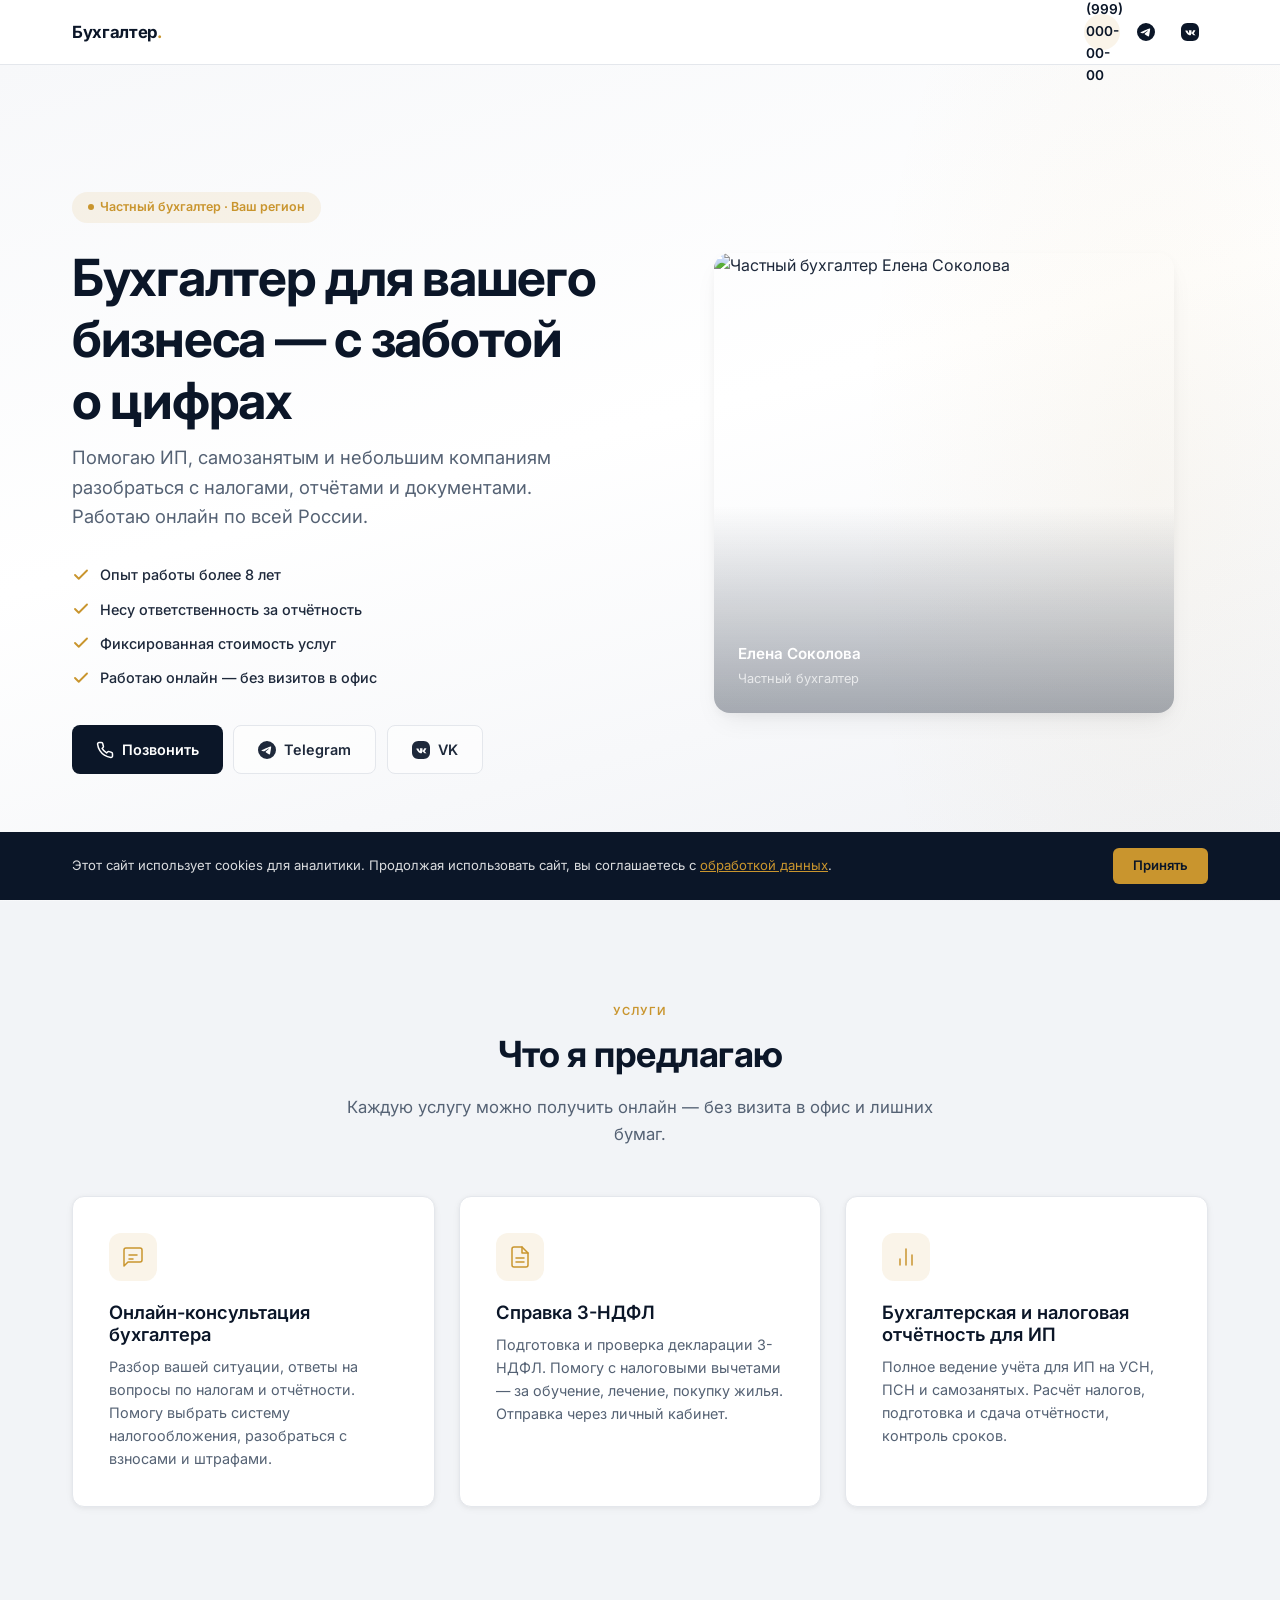
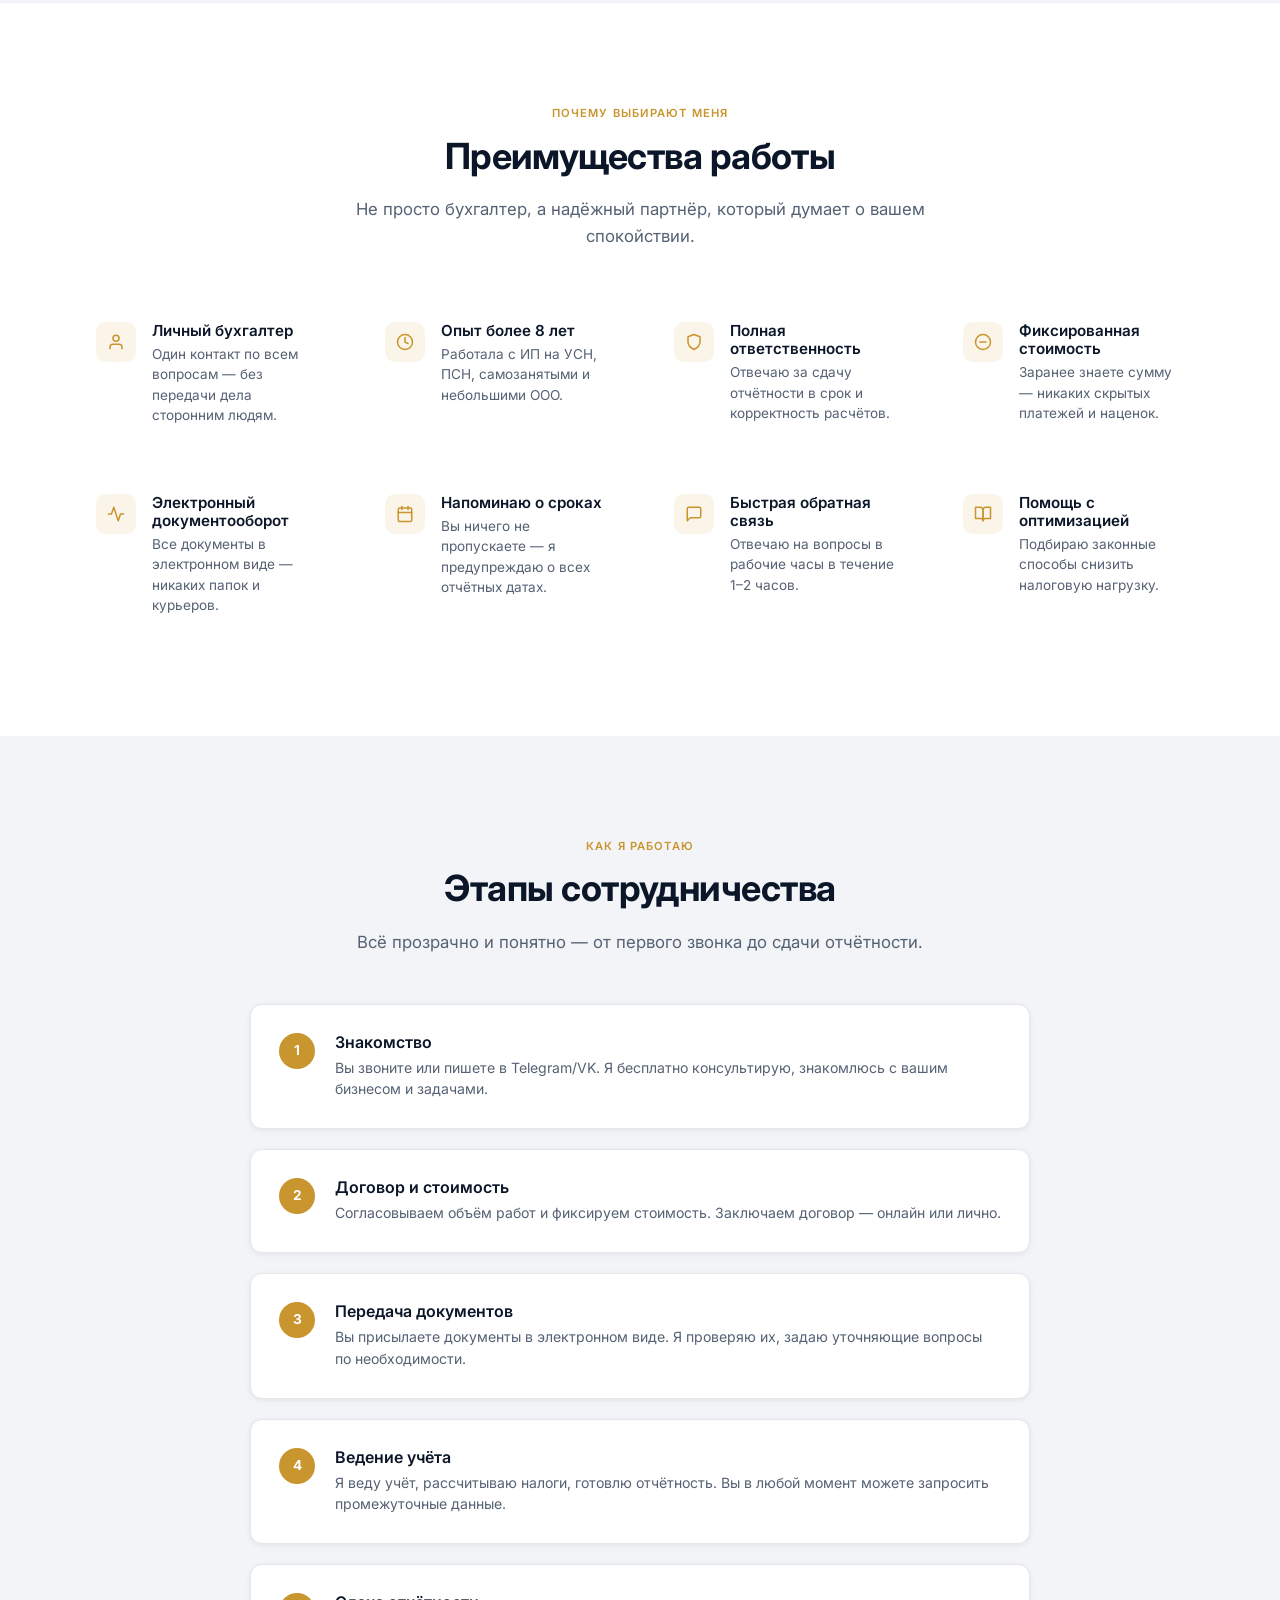
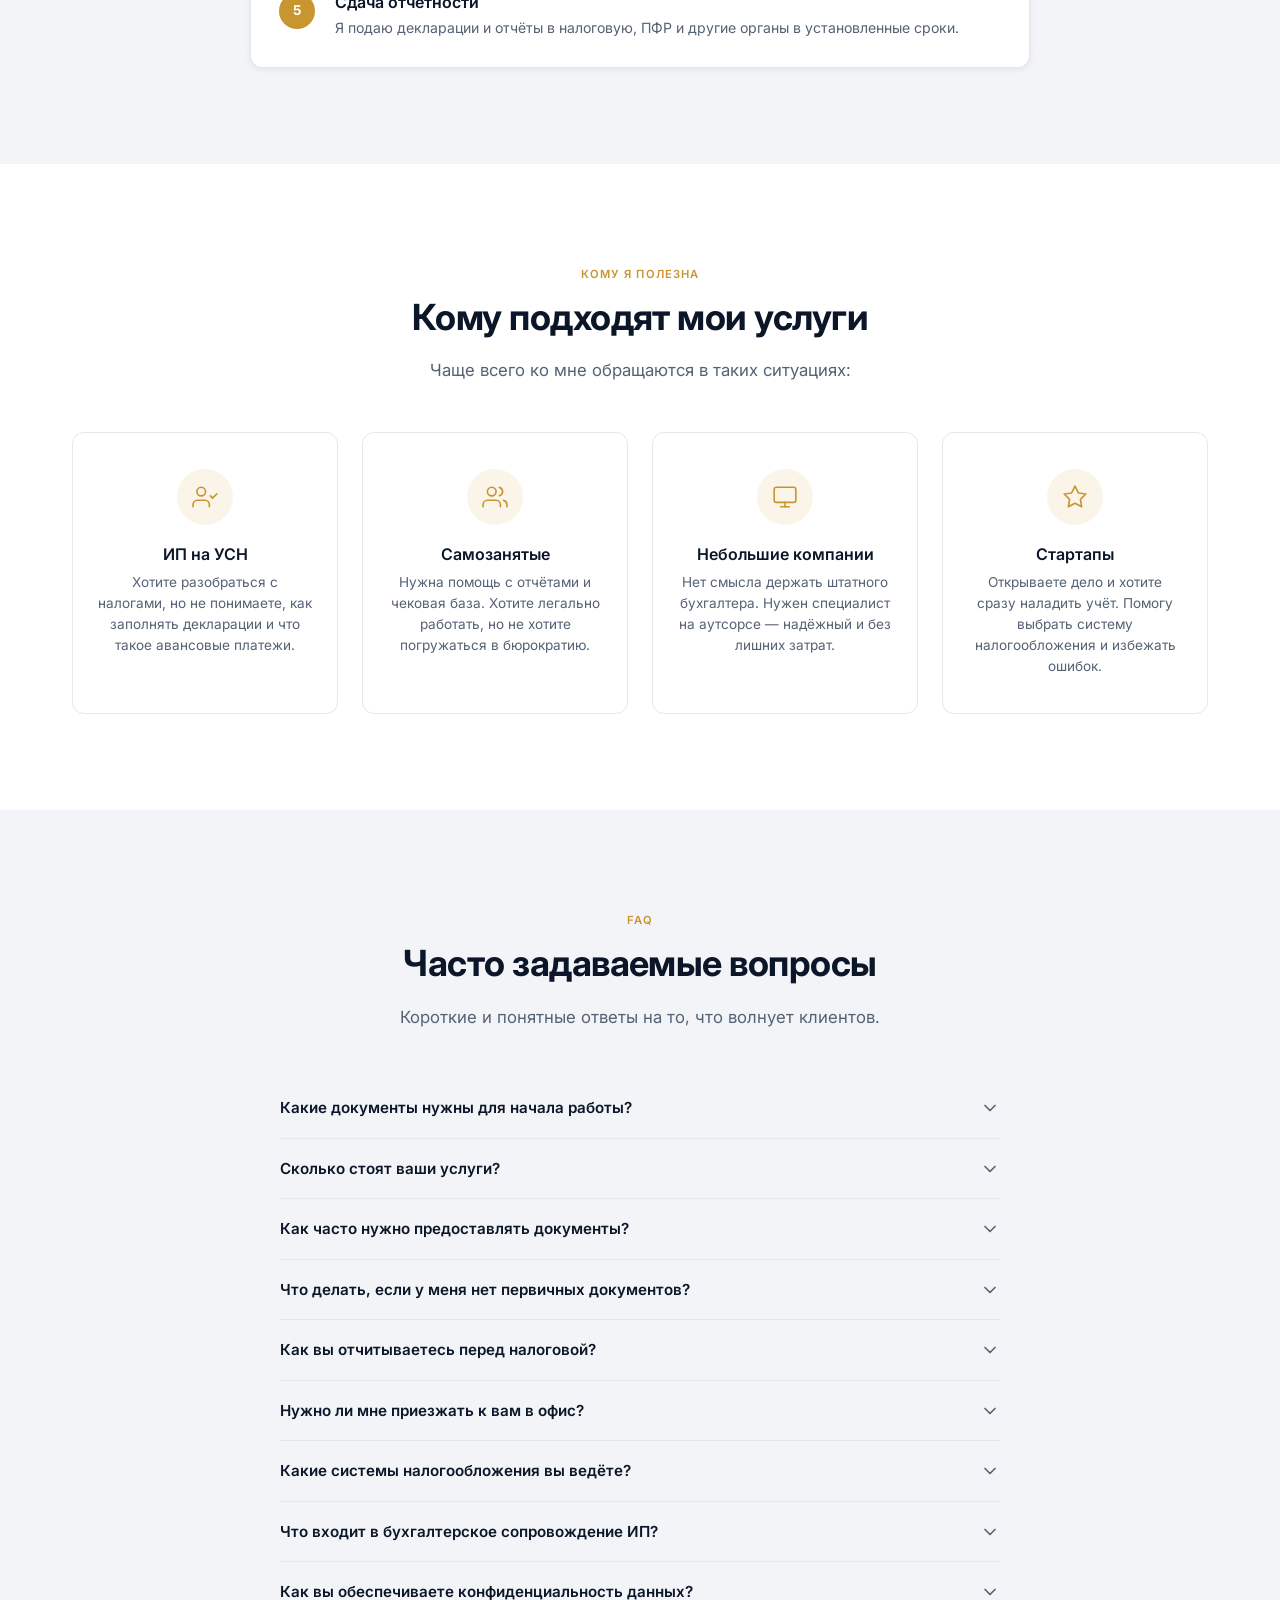
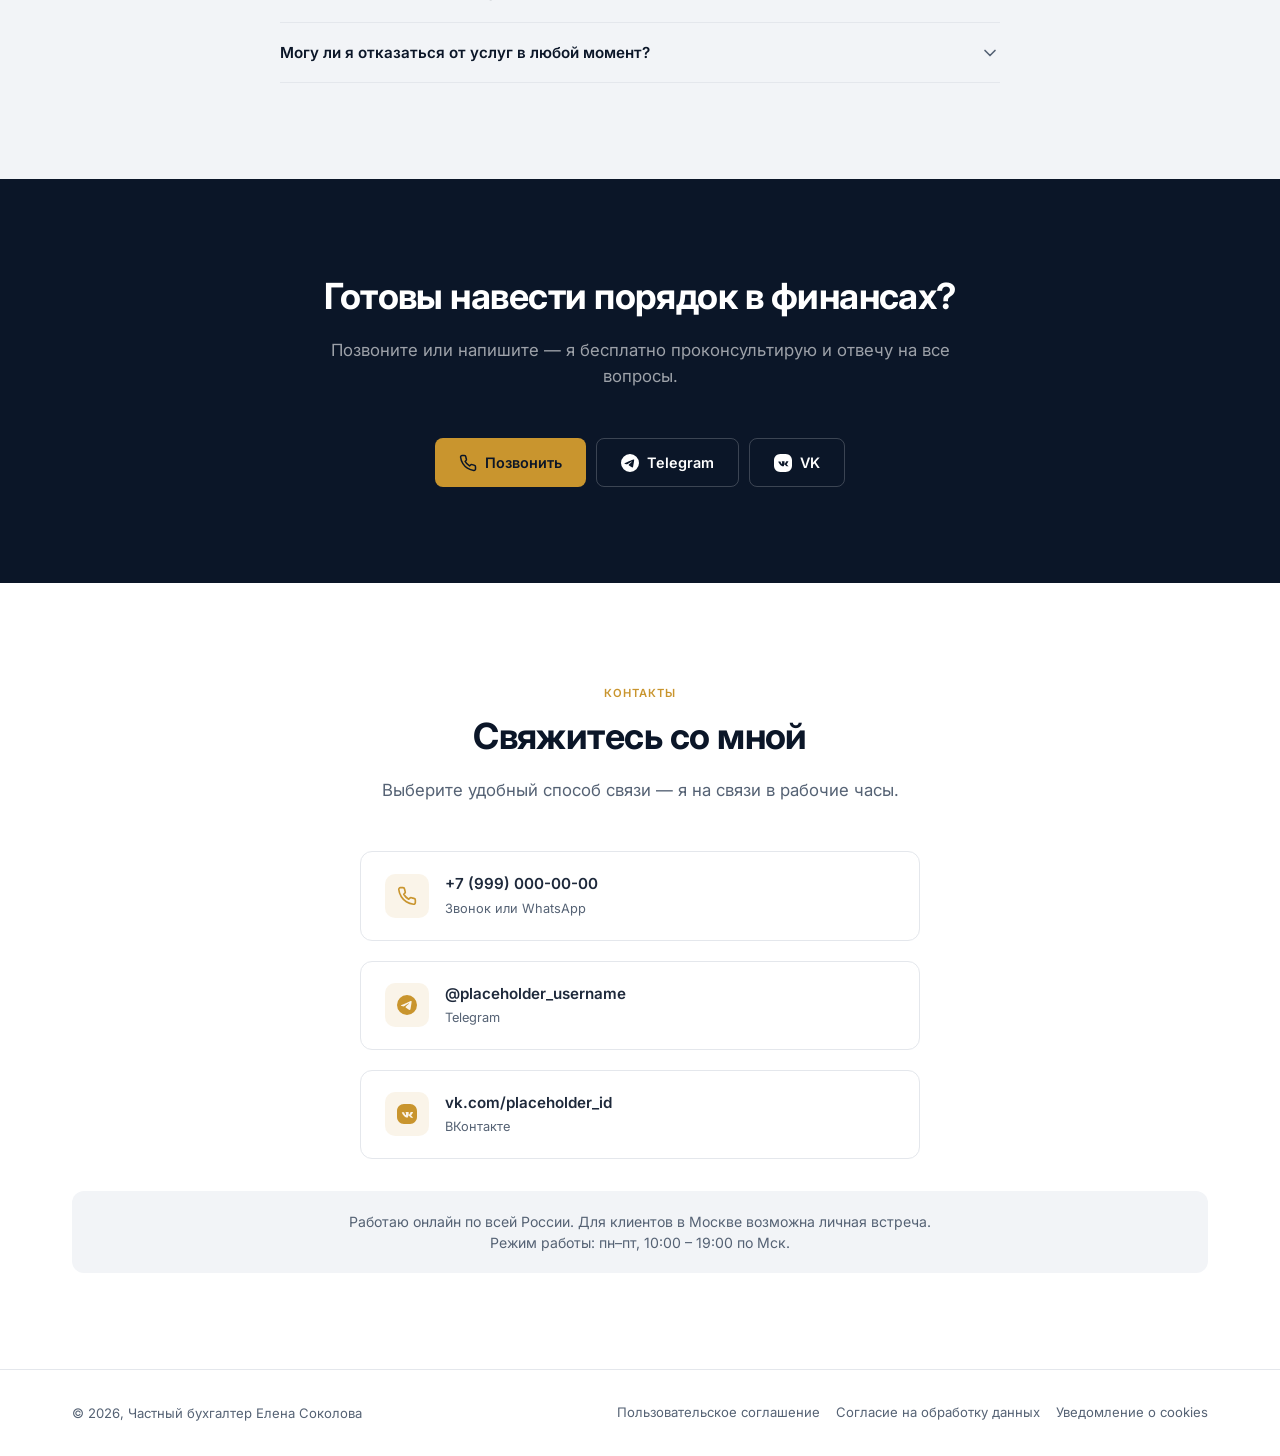
==== commit 424d2af6: "Design refresh: Inter font, refined palette with gold accent, more whitespace and minimalism" ====
--- a/index.html
+++ b/index.html
@@ -10,13 +10,16 @@
 <meta property="og:title" content="Частный бухгалтер Елена Соколова — услуги в Вашем регионе">
 <meta property="og:description" content="Бухгалтерские услуги для малого бизнеса, ИП и самозанятых. Онлайн.">
 <meta property="og:type" content="website">
-<meta name="theme-color" content="#0f172a">
+<meta name="theme-color" content="#0b1628">
+<link rel="preconnect" href="https://fonts.googleapis.com">
+<link rel="preconnect" href="https://fonts.gstatic.com" crossorigin>
+<link href="https://fonts.googleapis.com/css2?family=Inter:wght@400;500;600;700&display=swap" rel="stylesheet">
 <style>
-/* ===== RESET & BASE ===== */
+/* ===== RESET ===== */
 *, *::before, *::after { box-sizing: border-box; margin: 0; padding: 0; }
 html { scroll-behavior: smooth; -webkit-text-size-adjust: 100%; }
 body {
-  font-family: -apple-system, BlinkMacSystemFont, 'Segoe UI', Roboto, 'Helvetica Neue', Arial, sans-serif;
+  font-family: 'Inter', -apple-system, BlinkMacSystemFont, 'Segoe UI', Roboto, sans-serif;
   font-size: 16px; line-height: 1.6; color: #1e293b; background: #fff;
   -webkit-font-smoothing: antialiased; -moz-osx-font-smoothing: grayscale;
 }
@@ -27,27 +30,30 @@
 
 /* ===== VARIABLES ===== */
 :root {
-  --primary: #0f172a;
-  --primary-light: #1e293b;
-  --accent: #2563eb;
-  --accent-hover: #1d4ed8;
-  --gold: #f59e0b;
-  --gold-light: #fbbf24;
-  --bg-alt: #f8fafc;
+  --primary: #0b1628;
+  --primary-light: #1a2a4a;
+  --accent: #c9952e;
+  --accent-hover: #b8842a;
+  --accent-muted: rgba(201,149,46,.1);
+  --green: #1a3a32;
+  --bg-alt: #f2f4f7;
   --text: #1e293b;
-  --text-secondary: #64748b;
-  --border: #e2e8f0;
+  --text-secondary: #556274;
+  --border: #e4e7ec;
   --radius: 12px;
-  --shadow: 0 1px 3px rgba(0,0,0,.08), 0 1px 2px rgba(0,0,0,.06);
-  --shadow-lg: 0 10px 25px -5px rgba(0,0,0,.08), 0 8px 10px -6px rgba(0,0,0,.04);
+  --radius-sm: 8px;
+  --shadow: 0 1px 3px rgba(0,0,0,.06), 0 1px 2px rgba(0,0,0,.04);
+  --shadow-lg: 0 12px 28px -8px rgba(0,0,0,.08), 0 4px 12px rgba(0,0,0,.04);
+  --shadow-card: 0 1px 4px rgba(0,0,0,.04), 0 2px 8px rgba(0,0,0,.04);
   --max-w: 1200px;
-  --pad: clamp(1rem, 5vw, 2rem);
-}
+  --pad: clamp(1.25rem, 5vw, 2rem);
+}
+
 /* ===== TYPOGRAPHY ===== */
 h1, h2, h3, h4 { line-height: 1.2; font-weight: 700; color: var(--primary); }
-h1 { font-size: clamp(1.75rem, 5vw, 3rem); letter-spacing: -.02em; }
-h2 { font-size: clamp(1.5rem, 4vw, 2.25rem); text-align: center; margin-bottom: .5em; }
-h3 { font-size: 1.2rem; }
+h1 { font-size: clamp(1.85rem, 5vw, 3.2rem); letter-spacing: -.025em; }
+h2 { font-size: clamp(1.5rem, 4vw, 2.25rem); text-align: center; margin-bottom: .5em; letter-spacing: -.015em; }
+h3 { font-size: 1.15rem; font-weight: 600; }
 .text-secondary { color: var(--text-secondary); }
 .text-center { text-align: center; }
 
@@ -55,103 +61,130 @@
 .container { max-width: var(--max-w); margin: 0 auto; padding: 0 var(--pad); }
 
 /* ===== SECTION ===== */
-section { padding: clamp(3rem, 8vw, 5.5rem) 0; }
+section { padding: clamp(4rem, 8vw, 6rem) 0; }
 .section-label {
-  display: inline-block; font-size: .75rem; font-weight: 600; letter-spacing: .08em;
+  display: inline-block; font-size: .7rem; font-weight: 600; letter-spacing: .1em;
   text-transform: uppercase; color: var(--accent); margin-bottom: .75rem;
 }
-.section-subtitle { max-width: 640px; margin: 0 auto 2.5rem; color: var(--text-secondary); font-size: 1.05rem; }
+.section-subtitle {
+  max-width: 620px; margin: 0 auto 3rem; color: var(--text-secondary);
+  font-size: 1.05rem; line-height: 1.6;
+}
 
 /* ===== ANIMATIONS ===== */
 @keyframes fadeIn { from { opacity: 0; transform: translateY(20px); } to { opacity: 1; transform: translateY(0); } }
-@keyframes fadeInUp { from { opacity: 0; transform: translateY(30px); } to { opacity: 1; transform: translateY(0); } }
-.reveal { opacity: 0; transform: translateY(20px); transition: opacity .6s ease, transform .6s ease; }
+.reveal { opacity: 0; transform: translateY(24px); transition: opacity .6s ease, transform .6s ease; }
 .reveal.visible { opacity: 1; transform: translateY(0); }
-.reveal-delay-1 { transition-delay: .1s; }
-.reveal-delay-2 { transition-delay: .2s; }
-.reveal-delay-3 { transition-delay: .3s; }
-.reveal-delay-4 { transition-delay: .4s; }
+.reveal-d1 { transition-delay: .1s; }
+.reveal-d2 { transition-delay: .2s; }
+.reveal-d3 { transition-delay: .3s; }
+.reveal-d4 { transition-delay: .4s; }
+.reveal-d5 { transition-delay: .5s; }
 
 /* ===== HEADER ===== */
 .header {
   position: sticky; top: 0; z-index: 100;
-  background: rgba(255,255,255,.92); backdrop-filter: blur(12px); -webkit-backdrop-filter: blur(12px);
+  background: rgba(255,255,255,.94); backdrop-filter: blur(14px); -webkit-backdrop-filter: blur(14px);
   border-bottom: 1px solid var(--border);
 }
-.header .container { display: flex; align-items: center; justify-content: space-between; height: 60px; }
-.logo { font-weight: 700; font-size: 1rem; color: var(--primary); }
+.header .container { display: flex; align-items: center; justify-content: space-between; height: 64px; }
+.logo { font-weight: 700; font-size: 1.05rem; color: var(--primary); letter-spacing: -.02em; }
 .logo span { color: var(--accent); }
-.header-contacts { display: flex; gap: .75rem; align-items: center; }
-.header-contacts a {
+.header-actions { display: flex; align-items: center; gap: .5rem; }
+.header-actions a {
   display: inline-flex; align-items: center; justify-content: center;
   width: 36px; height: 36px; border-radius: 50%;
   transition: background .2s; color: var(--primary);
 }
-.header-contacts a:hover { background: var(--bg-alt); }
-.header-contacts a svg { width: 18px; height: 18px; }
-.header-phone { font-size: .875rem; font-weight: 600; color: var(--accent); display: none; }
-@media (min-width: 768px) { .header-phone { display: inline; } }
+.header-actions a:hover { background: var(--bg-alt); }
+.header-actions a svg { width: 18px; height: 18px; }
+.header-phone {
+  display: none; align-items: center; gap: .35rem;
+  padding: .4rem .85rem; border-radius: 100px;
+  background: var(--accent-muted); color: var(--accent);
+  font-size: .85rem; font-weight: 600;
+}
+.header-phone svg { width: 14px; height: 14px; }
+@media (min-width: 768px) { .header-phone { display: inline-flex; } }
 
 /* ===== HERO ===== */
 .hero {
-  padding: 0; min-height: calc(100vh - 60px); display: flex; align-items: center;
-  background: linear-gradient(135deg, #f8fafc 0%, #fff 50%, #f1f5f9 100%);
+  padding: 0; min-height: calc(100vh - 64px); display: flex; align-items: center;
+  background: linear-gradient(165deg, #f7f8fa 0%, #fff 45%, #eff1f5 100%);
   overflow: hidden; position: relative;
 }
 .hero::before {
-  content: ''; position: absolute; top: -50%; right: -20%; width: 60%; height: 200%;
-  background: radial-gradient(ellipse, rgba(37,99,235,.04) 0%, transparent 70%);
+  content: ''; position: absolute; top: -40%; right: -15%; width: 50%; height: 180%;
+  background: radial-gradient(ellipse, rgba(201,149,46,.05) 0%, transparent 65%);
   pointer-events: none;
 }
-.hero .container { display: grid; gap: 2.5rem; padding: 2rem var(--pad); align-items: center; width: 100%; position: relative; }
+.hero .container {
+  display: grid; gap: 3rem; padding: 2.5rem var(--pad); align-items: center;
+  width: 100%; position: relative;
+}
 @media (min-width: 900px) {
-  .hero .container { grid-template-columns: 1fr 1fr; gap: 4rem; padding: 3rem var(--pad); }
+  .hero .container { grid-template-columns: 1fr 1fr; gap: 5rem; padding: 3rem var(--pad); }
 }
 .hero-content { animation: fadeIn .8s ease; }
-.hero-badge {
-  display: inline-flex; align-items: center; gap: .5rem;
-  background: rgba(37,99,235,.08); color: var(--accent); padding: .4rem 1rem;
-  border-radius: 100px; font-size: .8rem; font-weight: 500; margin-bottom: 1.25rem;
-}
-.hero h1 { margin-bottom: .6rem; }
-.hero-subtitle { font-size: clamp(1rem, 2.5vw, 1.15rem); color: var(--text-secondary); max-width: 520px; margin-bottom: 1.75rem; line-height: 1.5; }
-.hero-trust { display: grid; gap: .65rem; margin-bottom: 2rem; }
-.hero-trust li { display: flex; align-items: center; gap: .6rem; font-size: .9rem; color: var(--primary-light); }
-.hero-trust li svg { flex-shrink: 0; width: 18px; height: 18px; color: var(--gold); }
+.hero-tag {
+  display: inline-flex; align-items: center; gap: .4rem;
+  padding: .35rem 1rem; border-radius: 100px;
+  background: var(--accent-muted); color: var(--accent);
+  font-size: .78rem; font-weight: 600; margin-bottom: 1.5rem;
+}
+.hero-tag::before { content: ''; width: 6px; height: 6px; border-radius: 50%; background: var(--accent); }
+.hero h1 { margin-bottom: .75rem; }
+.hero-subtitle {
+  font-size: clamp(1rem, 2.5vw, 1.15rem); color: var(--text-secondary);
+  max-width: 520px; margin-bottom: 2rem; line-height: 1.6;
+}
+.hero-trust { display: grid; gap: .7rem; margin-bottom: 2.25rem; }
+.hero-trust li {
+  display: flex; align-items: center; gap: .65rem; font-size: .9rem;
+  color: var(--text); font-weight: 500;
+}
+.hero-trust li svg { flex-shrink: 0; width: 18px; height: 18px; color: var(--accent); }
 .hero-cta { display: flex; flex-wrap: wrap; gap: .65rem; }
 .btn {
-  display: inline-flex; align-items: center; gap: .5rem; padding: .7rem 1.4rem;
-  border-radius: 8px; font-weight: 600; font-size: .9rem; transition: all .2s;
-}
-.btn-primary { background: var(--accent); color: #fff; }
-.btn-primary:hover { background: var(--accent-hover); transform: translateY(-1px); box-shadow: var(--shadow-lg); }
-.btn-outline { border: 1.5px solid var(--border); color: var(--primary); }
-.btn-outline:hover { border-color: var(--accent); color: var(--accent); background: rgba(37,99,235,.04); }
+  display: inline-flex; align-items: center; gap: .5rem; padding: .75rem 1.5rem;
+  border-radius: 8px; font-weight: 600; font-size: .9rem;
+  transition: all .25s; white-space: nowrap;
+}
+.btn-primary {
+  background: var(--primary); color: #fff;
+}
+.btn-primary:hover { background: var(--primary-light); transform: translateY(-1px); box-shadow: var(--shadow-lg); }
+.btn-outline {
+  border: 1.5px solid var(--border); color: var(--text); background: rgba(255,255,255,.6);
+}
+.btn-outline:hover { border-color: var(--accent); color: var(--accent); background: #fff; }
 .btn svg { width: 18px; height: 18px; flex-shrink: 0; }
-.hero-image {
-  display: flex; justify-content: center; align-items: center;
-  animation: fadeIn .8s ease .2s both;
-}
-.hero-image figure {
-  position: relative; border-radius: var(--radius); overflow: hidden;
+.hero-image { display: flex; justify-content: center; align-items: center; animation: fadeIn .8s ease .2s both; }
+.hero-figure {
+  position: relative; border-radius: 16px; overflow: hidden;
   box-shadow: var(--shadow-lg); max-width: 460px; width: 100%;
 }
-.hero-image figure::before {
+.hero-figure::before {
   content: ''; position: absolute; inset: 0;
-  background: linear-gradient(180deg, transparent 60%, rgba(15,23,42,.3));
+  background: linear-gradient(180deg, transparent 55%, rgba(11,22,40,.35));
   z-index: 1; pointer-events: none;
 }
-.hero-image img { width: 100%; height: 450px; object-fit: cover; }
-.hero-image figcaption {
+.hero-figure img { width: 100%; height: 460px; object-fit: cover; }
+.hero-caption {
   position: absolute; bottom: 0; left: 0; right: 0; z-index: 2;
-  padding: 1.25rem; color: #fff; font-weight: 600; font-size: .9rem;
-}
-.hero-image figcaption small { display: block; font-weight: 400; opacity: .8; font-size: .8rem; margin-top: .2rem; }
+  padding: 1.5rem; color: #fff;
+}
+.hero-caption strong { display: block; font-weight: 600; font-size: .95rem; }
+.hero-caption small { display: block; font-weight: 400; opacity: .7; font-size: .8rem; margin-top: .15rem; }
 @media (max-width: 899px) {
   .hero { min-height: 0; }
-  .hero-image figure { max-width: 320px; }
-  .hero-image img { height: 300px; }
   .hero-image { order: -1; }
+  .hero-figure { max-width: 320px; }
+  .hero-figure img { height: 280px; }
+}
+@media (max-width: 639px) {
+  .hero-cta .btn { flex: 1; justify-content: center; font-size: .85rem; padding: .68rem 1rem; }
+  .hero-trust { grid-template-columns: 1fr; }
 }
 
 /* ===== SERVICES ===== */
@@ -160,125 +193,134 @@
 @media (min-width: 640px) { .services-grid { grid-template-columns: repeat(2, 1fr); } }
 @media (min-width: 900px) { .services-grid { grid-template-columns: repeat(3, 1fr); } }
 .service-card {
-  background: #fff; border-radius: var(--radius); padding: 2rem;
-  box-shadow: var(--shadow); transition: all .3s;
-  border: 1px solid transparent; position: relative; overflow: hidden;
-}
-.service-card:hover { box-shadow: var(--shadow-lg); border-color: var(--border); transform: translateY(-2px); }
-.service-card .icon {
-  width: 48px; height: 48px; border-radius: 12px; display: flex; align-items: center; justify-content: center;
-  margin-bottom: 1rem; background: rgba(37,99,235,.08); color: var(--accent);
-}
-.service-card .icon svg { width: 24px; height: 24px; }
-.service-card h3 { margin-bottom: .5rem; }
-.service-card p { font-size: .9rem; color: var(--text-secondary); line-height: 1.55; }
+  background: #fff; border-radius: var(--radius); padding: 2.25rem;
+  box-shadow: var(--shadow-card); transition: all .3s;
+  border: 1px solid var(--border); position: relative;
+}
+.service-card:hover {
+  box-shadow: var(--shadow-lg); border-color: transparent;
+  transform: translateY(-3px);
+}
+.service-icon {
+  width: 48px; height: 48px; border-radius: 12px;
+  display: flex; align-items: center; justify-content: center;
+  background: var(--accent-muted); color: var(--accent); margin-bottom: 1.25rem;
+}
+.service-icon svg { width: 24px; height: 24px; }
+.service-card h3 { margin-bottom: .6rem; }
+.service-card p { font-size: .9rem; color: var(--text-secondary); line-height: 1.6; }
 
 /* ===== BENEFITS ===== */
 .benefits-grid { display: grid; gap: 1.25rem; }
 @media (min-width: 640px) { .benefits-grid { grid-template-columns: repeat(2, 1fr); } }
-@media (min-width: 900px) { .benefits-grid { grid-template-columns: repeat(4, 1fr); } }
+@media (min-width: 960px) { .benefits-grid { grid-template-columns: repeat(4, 1fr); } }
 .benefit-item {
-  display: flex; gap: 1rem; align-items: flex-start; padding: 1.25rem;
-  border-radius: var(--radius); transition: background .2s;
+  display: flex; gap: 1rem; align-items: flex-start;
+  padding: 1.5rem; border-radius: var(--radius);
+  transition: background .25s;
 }
 .benefit-item:hover { background: var(--bg-alt); }
 .benefit-icon {
-  flex-shrink: 0; width: 36px; height: 36px; border-radius: 10px;
+  flex-shrink: 0; width: 40px; height: 40px; border-radius: 10px;
   display: flex; align-items: center; justify-content: center;
-  background: rgba(37,99,235,.08); color: var(--accent);
+  background: var(--accent-muted); color: var(--accent);
 }
 .benefit-icon svg { width: 18px; height: 18px; }
-.benefit-text h4 { font-size: .95rem; margin-bottom: .2rem; }
-.benefit-text p { font-size: .85rem; color: var(--text-secondary); line-height: 1.45; }
+.benefit-text h4 { font-size: .95rem; font-weight: 600; margin-bottom: .25rem; }
+.benefit-text p { font-size: .85rem; color: var(--text-secondary); line-height: 1.5; }
 
 /* ===== HOW IT WORKS ===== */
 .how { background: var(--bg-alt); }
-.steps { display: grid; gap: 1.5rem; counter-reset: step; max-width: 800px; margin: 1rem auto 0; }
+.steps { display: grid; gap: 1.25rem; max-width: 780px; margin: 1rem auto 0; counter-reset: step; }
 .step {
   display: flex; gap: 1.25rem; align-items: flex-start;
-  background: #fff; border-radius: var(--radius); padding: 1.5rem;
-  box-shadow: var(--shadow); counter-increment: step; position: relative;
-}
-.step::before {
-  content: counter(step); flex-shrink: 0;
-  width: 36px; height: 36px; border-radius: 50%;
-  background: var(--accent); color: #fff;
+  background: #fff; border-radius: var(--radius); padding: 1.75rem;
+  box-shadow: var(--shadow-card); counter-increment: step;
+  border: 1px solid var(--border);
+}
+.step-num {
+  flex-shrink: 0; width: 36px; height: 36px; border-radius: 50%;
+  background: var(--accent); color: #fff; display: flex;
+  align-items: center; justify-content: center; font-weight: 700; font-size: .85rem;
+}
+.step-body h3 { font-size: 1rem; font-weight: 600; margin-bottom: .3rem; }
+.step-body p { font-size: .88rem; color: var(--text-secondary); line-height: 1.55; }
+
+/* ===== AUDIENCE ===== */
+.audience-grid { display: grid; gap: 1.5rem; }
+@media (min-width: 640px) { .audience-grid { grid-template-columns: repeat(2, 1fr); } }
+@media (min-width: 960px) { .audience-grid { grid-template-columns: repeat(4, 1fr); } }
+.audience-card {
+  text-align: center; padding: 2.25rem 1.5rem; border-radius: var(--radius);
+  border: 1px solid var(--border); transition: all .3s;
+}
+.audience-card:hover {
+  box-shadow: var(--shadow-lg); border-color: transparent;
+  transform: translateY(-2px);
+}
+.audience-icon {
+  width: 56px; height: 56px; border-radius: 50%; margin: 0 auto 1.25rem;
   display: flex; align-items: center; justify-content: center;
-  font-weight: 700; font-size: .9rem;
-}
-.step-content h3 { font-size: 1rem; margin-bottom: .25rem; }
-.step-content p { font-size: .88rem; color: var(--text-secondary); line-height: 1.45; }
-
-/* ===== AUDIENCE ===== */
-.audience-grid { display: grid; gap: 1.25rem; }
-@media (min-width: 640px) { .audience-grid { grid-template-columns: repeat(2, 1fr); } }
-@media (min-width: 900px) { .audience-grid { grid-template-columns: repeat(4, 1fr); } }
-.audience-card {
-  text-align: center; padding: 2rem 1.25rem; border-radius: var(--radius);
-  border: 1px solid var(--border); transition: all .3s;
-}
-.audience-card:hover { box-shadow: var(--shadow-lg); border-color: transparent; }
-.audience-icon {
-  width: 56px; height: 56px; border-radius: 50%; margin: 0 auto 1rem;
-  display: flex; align-items: center; justify-content: center;
-  background: rgba(37,99,235,.08); color: var(--accent);
+  background: var(--accent-muted); color: var(--accent);
 }
 .audience-icon svg { width: 26px; height: 26px; }
-.audience-card h3 { font-size: 1rem; margin-bottom: .4rem; }
-.audience-card p { font-size: .85rem; color: var(--text-secondary); }
+.audience-card h3 { font-size: 1rem; font-weight: 600; margin-bottom: .5rem; }
+.audience-card p { font-size: .85rem; color: var(--text-secondary); line-height: 1.55; }
 
 /* ===== FAQ ===== */
 .faq-list { max-width: 720px; margin: 1rem auto 0; }
-.faq-item {
-  border-bottom: 1px solid var(--border); padding: .85rem 0;
-}
+.faq-item { border-bottom: 1px solid var(--border); }
 .faq-question {
   width: 100%; display: flex; justify-content: space-between; align-items: center;
-  text-align: left; padding: .5rem 0; font-weight: 600; font-size: .95rem;
-  color: var(--primary); transition: color .2s;
+  text-align: left; padding: 1.1rem 0; font-weight: 600; font-size: .95rem;
+  color: var(--primary); transition: color .2s; gap: 1rem;
 }
 .faq-question:hover { color: var(--accent); }
-.faq-question svg { width: 20px; height: 20px; flex-shrink: 0; transition: transform .3s; color: var(--text-secondary); }
-.faq-item.open .faq-question svg { transform: rotate(180deg); }
+.faq-question svg {
+  width: 20px; height: 20px; flex-shrink: 0;
+  transition: transform .35s ease; color: var(--text-secondary);
+}
+.faq-item.open .faq-question svg { transform: rotate(180deg); color: var(--accent); }
 .faq-answer {
-  max-height: 0; overflow: hidden; transition: max-height .35s ease, padding .35s ease; padding: 0 1.5rem 0 0;
-}
-.faq-item.open .faq-answer { max-height: 300px; padding-bottom: 1rem; }
-.faq-answer p { font-size: .9rem; color: var(--text-secondary); line-height: 1.55; }
+  max-height: 0; overflow: hidden;
+  transition: max-height .35s ease, padding .35s ease;
+  padding: 0 2rem 0 0;
+}
+.faq-item.open .faq-answer { max-height: 300px; padding-bottom: 1.25rem; }
+.faq-answer p { font-size: .9rem; color: var(--text-secondary); line-height: 1.6; }
 
 /* ===== FINAL CTA ===== */
 .cta-final {
   background: var(--primary); color: #fff; text-align: center;
 }
 .cta-final h2 { color: #fff; }
-.cta-final .section-subtitle { color: rgba(255,255,255,.65); }
+.cta-final .section-subtitle { color: rgba(255,255,255,.6); }
 .cta-final .hero-cta { justify-content: center; }
-.cta-final .btn-primary { background: #fff; color: var(--primary); }
-.cta-final .btn-primary:hover { background: var(--gold); color: #fff; }
-.cta-final .btn-outline { border-color: rgba(255,255,255,.25); color: #fff; }
-.cta-final .btn-outline:hover { border-color: #fff; background: rgba(255,255,255,.08); }
+.cta-final .btn-primary { background: var(--accent); color: var(--primary); }
+.cta-final .btn-primary:hover { background: var(--accent-hover); color: #fff; }
+.cta-final .btn-outline { border-color: rgba(255,255,255,.2); color: #fff; background: transparent; }
+.cta-final .btn-outline:hover { border-color: var(--accent); color: var(--accent); background: rgba(201,149,46,.08); }
 
 /* ===== CONTACTS ===== */
-.contacts-grid {
-  display: grid; gap: 1.5rem; max-width: 600px; margin: 1rem auto 0;
-}
+.contacts-grid { display: grid; gap: 1.25rem; max-width: 560px; margin: 1rem auto 0; }
 .contact-item {
-  display: flex; align-items: center; gap: 1rem; padding: 1.25rem;
+  display: flex; align-items: center; gap: 1rem; padding: 1.25rem 1.5rem;
   border-radius: var(--radius); border: 1px solid var(--border);
-  transition: all .2s;
-}
-.contact-item:hover { border-color: var(--accent); box-shadow: var(--shadow); }
+  transition: all .25s;
+}
+.contact-item:hover { border-color: var(--accent); box-shadow: var(--shadow-card); }
 .contact-icon {
   width: 44px; height: 44px; border-radius: 10px; flex-shrink: 0;
   display: flex; align-items: center; justify-content: center;
-  background: rgba(37,99,235,.08); color: var(--accent);
+  background: var(--accent-muted); color: var(--accent);
 }
 .contact-icon svg { width: 20px; height: 20px; }
 .contact-info { font-size: .95rem; font-weight: 600; }
 .contact-info small { display: block; font-weight: 400; font-size: .8rem; color: var(--text-secondary); margin-top: .15rem; }
-.contact-worknote {
-  text-align: center; margin-top: 2rem; font-size: .88rem; color: var(--text-secondary);
-  padding: 1rem; background: var(--bg-alt); border-radius: var(--radius);
+.contact-note {
+  text-align: center; margin-top: 2rem; font-size: .88rem;
+  color: var(--text-secondary); padding: 1.25rem;
+  background: var(--bg-alt); border-radius: var(--radius); line-height: 1.5;
 }
 
 /* ===== FOOTER ===== */
@@ -288,25 +330,29 @@
 }
 .footer .container { display: flex; flex-wrap: wrap; justify-content: space-between; align-items: center; gap: 1rem; }
 .footer-links { display: flex; flex-wrap: wrap; gap: 1rem; }
-.footer-links button { color: var(--text-secondary); font-size: .82rem; text-decoration: underline; text-underline-offset: 3px; }
+.footer-links button {
+  color: var(--text-secondary); font-size: .82rem; transition: color .2s;
+}
+.footer-links button::after { content: ''; display: block; height: 1px; background: var(--accent); transform: scaleX(0); transition: transform .2s; }
 .footer-links button:hover { color: var(--accent); }
+.footer-links button:hover::after { transform: scaleX(1); }
 
 /* ===== MODALS ===== */
 .modal-overlay {
   position: fixed; inset: 0; z-index: 1000;
-  background: rgba(15,23,42,.55); backdrop-filter: blur(4px);
+  background: rgba(11,22,40,.55); backdrop-filter: blur(6px);
   display: flex; align-items: center; justify-content: center;
   padding: 1rem; opacity: 0; pointer-events: none;
   transition: opacity .3s;
 }
 .modal-overlay.open { opacity: 1; pointer-events: auto; }
 .modal {
-  background: #fff; border-radius: var(--radius); max-width: 600px; width: 100%;
-  max-height: 80vh; overflow-y: auto; padding: 2rem;
-  transform: translateY(20px); transition: transform .3s;
+  background: #fff; border-radius: var(--radius); max-width: 620px; width: 100%;
+  max-height: 80vh; overflow-y: auto; padding: 2.25rem;
+  transform: translateY(24px) scale(.98); transition: transform .3s;
   position: relative;
 }
-.modal-overlay.open .modal { transform: translateY(0); }
+.modal-overlay.open .modal { transform: translateY(0) scale(1); }
 .modal-close {
   position: absolute; top: 1rem; right: 1rem; width: 32px; height: 32px;
   border-radius: 50%; display: flex; align-items: center; justify-content: center;
@@ -315,35 +361,32 @@
 .modal-close:hover { background: var(--border); }
 .modal-close svg { width: 18px; height: 18px; }
 .modal h2 { font-size: 1.25rem; text-align: left; margin-bottom: 1rem; padding-right: 2rem; }
-.modal p, .modal li { font-size: .88rem; color: var(--text-secondary); line-height: 1.55; margin-bottom: .5rem; }
+.modal p, .modal li { font-size: .88rem; color: var(--text-secondary); line-height: 1.6; margin-bottom: .5rem; }
 .modal ul { padding-left: 1.25rem; list-style: disc; }
 
 /* ===== COOKIES BANNER ===== */
-.cookies-banner {
+.cookies {
   position: fixed; bottom: 0; left: 0; right: 0; z-index: 999;
   background: var(--primary); color: rgba(255,255,255,.85);
   padding: 1rem var(--pad); font-size: .82rem; line-height: 1.5;
   transform: translateY(100%); transition: transform .4s ease;
 }
-.cookies-banner.show { transform: translateY(0); }
-.cookies-banner .container { display: flex; flex-wrap: wrap; align-items: center; justify-content: space-between; gap: .75rem; }
-.cookies-banner a { color: var(--gold); text-decoration: underline; }
+.cookies.show { transform: translateY(0); }
+.cookies .container { display: flex; flex-wrap: wrap; align-items: center; justify-content: space-between; gap: .75rem; }
+.cookies a { color: var(--accent); text-decoration: underline; }
 .cookies-btn {
-  background: #fff; color: var(--primary); padding: .5rem 1.25rem;
+  background: var(--accent); color: var(--primary); padding: .5rem 1.25rem;
   border-radius: 6px; font-weight: 600; font-size: .82rem; white-space: nowrap;
-  transition: background .2s;
-}
-.cookies-btn:hover { background: var(--gold-light); }
+  transition: background .25s;
+}
+.cookies-btn:hover { background: var(--accent-hover); color: #fff; }
 
 /* ===== RESPONSIVE ===== */
 @media (max-width: 639px) {
-  .hero-cta .btn { flex: 1; justify-content: center; font-size: .85rem; padding: .65rem 1rem; }
-  .service-card { padding: 1.5rem; }
+  .service-card { padding: 1.75rem; }
   .benefit-item { padding: 1rem; }
   .modal { padding: 1.5rem; }
-}
-@media (min-width: 640px) {
-  .hero-trust { grid-template-columns: repeat(2, 1fr); }
+  .step { padding: 1.25rem; }
 }
 </style>
 </head>
@@ -353,9 +396,10 @@
 <header class="header" role="banner">
   <div class="container">
     <a href="#" class="logo">Бухгалтер<span>.</span></a>
-    <div class="header-contacts">
-      <a href="tel:+79990000000" aria-label="Позвонить">
+    <div class="header-actions">
+      <a href="tel:+79990000000" class="header-phone" aria-label="Позвонить">
         <svg viewBox="0 0 24 24" fill="none" stroke="currentColor" stroke-width="2" stroke-linecap="round" stroke-linejoin="round"><path d="M22 16.92v3a2 2 0 0 1-2.18 2 19.79 19.79 0 0 1-8.63-3.07 19.5 19.5 0 0 1-6-6 19.79 19.79 0 0 1-3.07-8.67A2 2 0 0 1 4.11 2h3a2 2 0 0 1 2 1.72 12.84 12.84 0 0 0 .7 2.81 2 2 0 0 1-.45 2.11L8.09 9.91a16 16 0 0 0 6 6l1.27-1.27a2 2 0 0 1 2.11-.45 12.84 12.84 0 0 0 2.81.7A2 2 0 0 1 22 16.92z"/></svg>
+        +7 (999) 000-00-00
       </a>
       <a href="https://t.me/placeholder_username" target="_blank" rel="noopener" aria-label="Telegram">
         <svg viewBox="0 0 24 24" fill="currentColor"><path d="M11.944 0A12 12 0 0 0 0 12a12 12 0 0 0 12 12 12 12 0 0 0 12-12A12 12 0 0 0 12 0a12 12 0 0 0-.056 0zm4.962 7.224c.1-.002.321.023.465.14a.506.506 0 0 1 .171.325c.016.093.036.306.02.472-.18 1.898-.962 6.502-1.36 8.627-.168.9-.499 1.201-.82 1.23-.696.065-1.225-.46-1.9-.902-1.056-.693-1.653-1.124-2.678-1.8-1.185-.78-.417-1.21.258-1.91.177-.184 3.247-2.977 3.307-3.23.007-.032.014-.15-.056-.212s-.174-.041-.249-.024c-.106.024-1.793 1.14-5.061 3.345-.48.33-.913.49-1.302.48-.428-.008-1.252-.241-1.865-.44-.752-.245-1.349-.374-1.297-.789.027-.216.325-.437.893-.663 3.498-1.524 5.83-2.529 6.998-3.014 3.332-1.386 4.025-1.627 4.476-1.635z"/></svg>
@@ -371,7 +415,7 @@
 <section class="hero" id="hero" aria-label="Главная">
   <div class="container">
     <div class="hero-content">
-      <div class="hero-badge">Частный бухгалтер · Вашем регионе</div>
+      <div class="hero-tag">Частный бухгалтер · Ваш регион</div>
       <h1>Бухгалтер для вашего бизнеса — с заботой о цифрах</h1>
       <p class="hero-subtitle">Помогаю ИП, самозанятым и небольшим компаниям разобраться с налогами, отчётами и документами. Работаю онлайн по всей России.</p>
       <ul class="hero-trust">
@@ -387,9 +431,9 @@
       </div>
     </div>
     <div class="hero-image">
-      <figure>
+      <figure class="hero-figure">
         <img src="https://images.unsplash.com/photo-1573496359142-b8d87734a5a2?w=600&auto=format" alt="Частный бухгалтер Елена Соколова" loading="lazy">
-        <figcaption>Елена Соколова<small>Частный бухгалтер</small></figcaption>
+        <figcaption class="hero-caption"><strong>Елена Соколова</strong><small>Частный бухгалтер</small></figcaption>
       </figure>
     </div>
   </div>
@@ -400,20 +444,20 @@
   <div class="container">
     <div class="text-center reveal"><span class="section-label">Услуги</span></div>
     <h2 class="reveal">Что я предлагаю</h2>
-    <p class="section-subtitle text-center reveal">Каждая услугу можно получить онлайн — без визита в офис и лишних бумаг.</p>
+    <p class="section-subtitle text-center reveal">Каждую услугу можно получить онлайн — без визита в офис и лишних бумаг.</p>
     <div class="services-grid">
-      <article class="service-card reveal reveal-delay-1">
-        <div class="icon"><svg viewBox="0 0 24 24" fill="none" stroke="currentColor" stroke-width="1.5" stroke-linecap="round" stroke-linejoin="round"><path d="M21 15a2 2 0 0 1-2 2H7l-4 4V5a2 2 0 0 1 2-2h14a2 2 0 0 1 2 2z"/><line x1="8" y1="10" x2="16" y2="10"/><line x1="8" y1="14" x2="12" y2="14"/></svg></div>
+      <article class="service-card reveal reveal-d1">
+        <div class="service-icon"><svg viewBox="0 0 24 24" fill="none" stroke="currentColor" stroke-width="1.5" stroke-linecap="round" stroke-linejoin="round"><path d="M21 15a2 2 0 0 1-2 2H7l-4 4V5a2 2 0 0 1 2-2h14a2 2 0 0 1 2 2z"/><line x1="8" y1="10" x2="16" y2="10"/><line x1="8" y1="14" x2="12" y2="14"/></svg></div>
         <h3>Онлайн-консультация бухгалтера</h3>
         <p>Разбор вашей ситуации, ответы на вопросы по налогам и отчётности. Помогу выбрать систему налогообложения, разобраться с взносами и штрафами.</p>
       </article>
-      <article class="service-card reveal reveal-delay-2">
-        <div class="icon"><svg viewBox="0 0 24 24" fill="none" stroke="currentColor" stroke-width="1.5" stroke-linecap="round" stroke-linejoin="round"><path d="M14 2H6a2 2 0 0 0-2 2v16a2 2 0 0 0 2 2h12a2 2 0 0 0 2-2V8z"/><polyline points="14 2 14 8 20 8"/><line x1="16" y1="13" x2="8" y2="13"/><line x1="16" y1="17" x2="8" y2="17"/></svg></div>
+      <article class="service-card reveal reveal-d2">
+        <div class="service-icon"><svg viewBox="0 0 24 24" fill="none" stroke="currentColor" stroke-width="1.5" stroke-linecap="round" stroke-linejoin="round"><path d="M14 2H6a2 2 0 0 0-2 2v16a2 2 0 0 0 2 2h12a2 2 0 0 0 2-2V8z"/><polyline points="14 2 14 8 20 8"/><line x1="16" y1="13" x2="8" y2="13"/><line x1="16" y1="17" x2="8" y2="17"/></svg></div>
         <h3>Справка 3-НДФЛ</h3>
         <p>Подготовка и проверка декларации 3-НДФЛ. Помогу с налоговыми вычетами — за обучение, лечение, покупку жилья. Отправка через личный кабинет.</p>
       </article>
-      <article class="service-card reveal reveal-delay-3">
-        <div class="icon"><svg viewBox="0 0 24 24" fill="none" stroke="currentColor" stroke-width="1.5" stroke-linecap="round" stroke-linejoin="round"><line x1="18" y1="20" x2="18" y2="10"/><line x1="12" y1="20" x2="12" y2="4"/><line x1="6" y1="20" x2="6" y2="14"/></svg></div>
+      <article class="service-card reveal reveal-d3">
+        <div class="service-icon"><svg viewBox="0 0 24 24" fill="none" stroke="currentColor" stroke-width="1.5" stroke-linecap="round" stroke-linejoin="round"><line x1="18" y1="20" x2="18" y2="10"/><line x1="12" y1="20" x2="12" y2="4"/><line x1="6" y1="20" x2="6" y2="14"/></svg></div>
         <h3>Бухгалтерская и налоговая отчётность для ИП</h3>
         <p>Полное ведение учёта для ИП на УСН, ПСН и самозанятых. Расчёт налогов, подготовка и сдача отчётности, контроль сроков.</p>
       </article>
@@ -428,56 +472,56 @@
     <h2 class="reveal">Преимущества работы</h2>
     <p class="section-subtitle text-center reveal">Не просто бухгалтер, а надёжный партнёр, который думает о вашем спокойствии.</p>
     <div class="benefits-grid">
-      <div class="benefit-item reveal reveal-delay-1">
+      <div class="benefit-item reveal reveal-d1">
         <div class="benefit-icon"><svg viewBox="0 0 24 24" fill="none" stroke="currentColor" stroke-width="2" stroke-linecap="round" stroke-linejoin="round"><path d="M20 21v-2a4 4 0 0 0-4-4H8a4 4 0 0 0-4 4v2"/><circle cx="12" cy="7" r="4"/></svg></div>
         <div class="benefit-text">
           <h4>Личный бухгалтер</h4>
           <p>Один контакт по всем вопросам — без передачи дела сторонним людям.</p>
         </div>
       </div>
-      <div class="benefit-item reveal reveal-delay-2">
+      <div class="benefit-item reveal reveal-d2">
         <div class="benefit-icon"><svg viewBox="0 0 24 24" fill="none" stroke="currentColor" stroke-width="2" stroke-linecap="round" stroke-linejoin="round"><circle cx="12" cy="12" r="10"/><polyline points="12 6 12 12 16 14"/></svg></div>
         <div class="benefit-text">
           <h4>Опыт более 8 лет</h4>
           <p>Работала с ИП на УСН, ПСН, самозанятыми и небольшими ООО.</p>
         </div>
       </div>
-      <div class="benefit-item reveal reveal-delay-3">
+      <div class="benefit-item reveal reveal-d3">
         <div class="benefit-icon"><svg viewBox="0 0 24 24" fill="none" stroke="currentColor" stroke-width="2" stroke-linecap="round" stroke-linejoin="round"><path d="M12 22s8-4 8-10V5l-8-3-8 3v7c0 6 8 10 8 10z"/></svg></div>
         <div class="benefit-text">
           <h4>Полная ответственность</h4>
           <p>Отвечаю за сдачу отчётности в срок и корректность расчётов.</p>
         </div>
       </div>
-      <div class="benefit-item reveal reveal-delay-4">
-        <div class="benefit-icon"><svg viewBox="0 0 24 24" fill="none" stroke="currentColor" stroke-width="2" stroke-linecap="round" stroke-linejoin="round"><text x="12" y="16" text-anchor="middle" font-size="14" font-weight="bold">₽</text></svg></div>
+      <div class="benefit-item reveal reveal-d4">
+        <div class="benefit-icon"><svg viewBox="0 0 24 24" fill="none" stroke="currentColor" stroke-width="2" stroke-linecap="round" stroke-linejoin="round"><circle cx="12" cy="12" r="10"/><line x1="8" y1="12" x2="16" y2="12"/></svg></div>
         <div class="benefit-text">
           <h4>Фиксированная стоимость</h4>
           <p>Заранее знаете сумму — никаких скрытых платежей и наценок.</p>
         </div>
       </div>
-      <div class="benefit-item reveal reveal-delay-1">
-        <div class="benefit-icon"><svg viewBox="0 0 24 24" fill="none" stroke="currentColor" stroke-width="2" stroke-linecap="round" stroke-linejoin="round"><path d="M22 11.08V12a10 10 0 1 1-5.93-9.14"/><polyline points="22 4 12 14.01 9 11.01"/></svg></div>
+      <div class="benefit-item reveal reveal-d1">
+        <div class="benefit-icon"><svg viewBox="0 0 24 24" fill="none" stroke="currentColor" stroke-width="2" stroke-linecap="round" stroke-linejoin="round"><polyline points="22 12 18 12 15 21 9 3 6 12 2 12"/></svg></div>
         <div class="benefit-text">
           <h4>Электронный документооборот</h4>
           <p>Все документы в электронном виде — никаких папок и курьеров.</p>
         </div>
       </div>
-      <div class="benefit-item reveal reveal-delay-2">
+      <div class="benefit-item reveal reveal-d2">
         <div class="benefit-icon"><svg viewBox="0 0 24 24" fill="none" stroke="currentColor" stroke-width="2" stroke-linecap="round" stroke-linejoin="round"><rect x="3" y="4" width="18" height="18" rx="2" ry="2"/><line x1="16" y1="2" x2="16" y2="6"/><line x1="8" y1="2" x2="8" y2="6"/><line x1="3" y1="10" x2="21" y2="10"/></svg></div>
         <div class="benefit-text">
           <h4>Напоминаю о сроках</h4>
           <p>Вы ничего не пропускаете — я предупреждаю о всех отчётных датах.</p>
         </div>
       </div>
-      <div class="benefit-item reveal reveal-delay-3">
+      <div class="benefit-item reveal reveal-d3">
         <div class="benefit-icon"><svg viewBox="0 0 24 24" fill="none" stroke="currentColor" stroke-width="2" stroke-linecap="round" stroke-linejoin="round"><path d="M21 15a2 2 0 0 1-2 2H7l-4 4V5a2 2 0 0 1 2-2h14a2 2 0 0 1 2 2z"/></svg></div>
         <div class="benefit-text">
           <h4>Быстрая обратная связь</h4>
           <p>Отвечаю на вопросы в рабочие часы в течение 1–2 часов.</p>
         </div>
       </div>
-      <div class="benefit-item reveal reveal-delay-4">
+      <div class="benefit-item reveal reveal-d4">
         <div class="benefit-icon"><svg viewBox="0 0 24 24" fill="none" stroke="currentColor" stroke-width="2" stroke-linecap="round" stroke-linejoin="round"><path d="M2 3h6a4 4 0 0 1 4 4v14a3 3 0 0 0-3-3H2z"/><path d="M22 3h-6a4 4 0 0 0-4 4v14a3 3 0 0 1 3-3h7z"/></svg></div>
         <div class="benefit-text">
           <h4>Помощь с оптимизацией</h4>
@@ -495,32 +539,37 @@
     <h2 class="reveal">Этапы сотрудничества</h2>
     <p class="section-subtitle text-center reveal">Всё прозрачно и понятно — от первого звонка до сдачи отчётности.</p>
     <div class="steps">
-      <div class="step reveal reveal-delay-1">
-        <div class="step-content">
+      <div class="step reveal reveal-d1">
+        <div class="step-num">1</div>
+        <div class="step-body">
           <h3>Знакомство</h3>
           <p>Вы звоните или пишете в Telegram/VK. Я бесплатно консультирую, знакомлюсь с вашим бизнесом и задачами.</p>
         </div>
       </div>
-      <div class="step reveal reveal-delay-2">
-        <div class="step-content">
+      <div class="step reveal reveal-d2">
+        <div class="step-num">2</div>
+        <div class="step-body">
           <h3>Договор и стоимость</h3>
           <p>Согласовываем объём работ и фиксируем стоимость. Заключаем договор — онлайн или лично.</p>
         </div>
       </div>
-      <div class="step reveal reveal-delay-3">
-        <div class="step-content">
+      <div class="step reveal reveal-d3">
+        <div class="step-num">3</div>
+        <div class="step-body">
           <h3>Передача документов</h3>
           <p>Вы присылаете документы в электронном виде. Я проверяю их, задаю уточняющие вопросы по необходимости.</p>
         </div>
       </div>
-      <div class="step reveal reveal-delay-4">
-        <div class="step-content">
+      <div class="step reveal reveal-d4">
+        <div class="step-num">4</div>
+        <div class="step-body">
           <h3>Ведение учёта</h3>
           <p>Я веду учёт, рассчитываю налоги, готовлю отчётность. Вы в любой момент можете запросить промежуточные данные.</p>
         </div>
       </div>
-      <div class="step reveal reveal-delay-5">
-        <div class="step-content">
+      <div class="step reveal reveal-d5">
+        <div class="step-num">5</div>
+        <div class="step-body">
           <h3>Сдача отчётности</h3>
           <p>Я подаю декларации и отчёты в налоговую, ПФР и другие органы в установленные сроки.</p>
         </div>
@@ -536,22 +585,22 @@
     <h2 class="reveal">Кому подходят мои услуги</h2>
     <p class="section-subtitle text-center reveal">Чаще всего ко мне обращаются в таких ситуациях:</p>
     <div class="audience-grid">
-      <article class="audience-card reveal reveal-delay-1">
+      <article class="audience-card reveal reveal-d1">
         <div class="audience-icon"><svg viewBox="0 0 24 24" fill="none" stroke="currentColor" stroke-width="1.5" stroke-linecap="round" stroke-linejoin="round"><path d="M16 21v-2a4 4 0 0 0-4-4H5a4 4 0 0 0-4 4v2"/><circle cx="8.5" cy="7" r="4"/><polyline points="17 11 19 13 23 9"/></svg></div>
         <h3>ИП на УСН</h3>
         <p>Хотите разобраться с налогами, но не понимаете, как заполнять декларации и что такое авансовые платежи.</p>
       </article>
-      <article class="audience-card reveal reveal-delay-2">
+      <article class="audience-card reveal reveal-d2">
         <div class="audience-icon"><svg viewBox="0 0 24 24" fill="none" stroke="currentColor" stroke-width="1.5" stroke-linecap="round" stroke-linejoin="round"><path d="M17 21v-2a4 4 0 0 0-4-4H5a4 4 0 0 0-4 4v2"/><circle cx="9" cy="7" r="4"/><path d="M23 21v-2a4 4 0 0 0-3-3.87"/><path d="M16 3.13a4 4 0 0 1 0 7.75"/></svg></div>
         <h3>Самозанятые</h3>
         <p>Нужна помощь с отчётами и чековая база. Хотите легально работать, но не хотите погружаться в бюрократию.</p>
       </article>
-      <article class="audience-card reveal reveal-delay-3">
+      <article class="audience-card reveal reveal-d3">
         <div class="audience-icon"><svg viewBox="0 0 24 24" fill="none" stroke="currentColor" stroke-width="1.5" stroke-linecap="round" stroke-linejoin="round"><rect x="2" y="3" width="20" height="14" rx="2" ry="2"/><line x1="8" y1="21" x2="16" y2="21"/><line x1="12" y1="17" x2="12" y2="21"/></svg></div>
         <h3>Небольшие компании</h3>
         <p>Нет смысла держать штатного бухгалтера. Нужен специалист на аутсорсе — надёжный и без лишних затрат.</p>
       </article>
-      <article class="audience-card reveal reveal-delay-4">
+      <article class="audience-card reveal reveal-d4">
         <div class="audience-icon"><svg viewBox="0 0 24 24" fill="none" stroke="currentColor" stroke-width="1.5" stroke-linecap="round" stroke-linejoin="round"><polygon points="12 2 15.09 8.26 22 9.27 17 14.14 18.18 21.02 12 17.77 5.82 21.02 7 14.14 2 9.27 8.91 8.26 12 2"/></svg></div>
         <h3>Стартапы</h3>
         <p>Открываете дело и хотите сразу наладить учёт. Помогу выбрать систему налогообложения и избежать ошибок.</p>
@@ -661,21 +710,21 @@
     <h2 class="reveal">Свяжитесь со мной</h2>
     <p class="section-subtitle text-center reveal">Выберите удобный способ связи — я на связи в рабочие часы.</p>
     <div class="contacts-grid">
-      <a href="tel:+79990000000" class="contact-item reveal reveal-delay-1">
+      <a href="tel:+79990000000" class="contact-item reveal reveal-d1">
         <div class="contact-icon"><svg viewBox="0 0 24 24" fill="none" stroke="currentColor" stroke-width="2" stroke-linecap="round" stroke-linejoin="round"><path d="M22 16.92v3a2 2 0 0 1-2.18 2 19.79 19.79 0 0 1-8.63-3.07 19.5 19.5 0 0 1-6-6 19.79 19.79 0 0 1-3.07-8.67A2 2 0 0 1 4.11 2h3a2 2 0 0 1 2 1.72 12.84 12.84 0 0 0 .7 2.81 2 2 0 0 1-.45 2.11L8.09 9.91a16 16 0 0 0 6 6l1.27-1.27a2 2 0 0 1 2.11-.45 12.84 12.84 0 0 0 2.81.7A2 2 0 0 1 22 16.92z"/></svg></div>
         <div class="contact-info">
           +7 (999) 000-00-00
           <small>Звонок или WhatsApp</small>
         </div>
       </a>
-      <a href="https://t.me/placeholder_username" target="_blank" rel="noopener" class="contact-item reveal reveal-delay-2">
+      <a href="https://t.me/placeholder_username" target="_blank" rel="noopener" class="contact-item reveal reveal-d2">
         <div class="contact-icon"><svg viewBox="0 0 24 24" fill="currentColor"><path d="M11.944 0A12 12 0 0 0 0 12a12 12 0 0 0 12 12 12 12 0 0 0 12-12A12 12 0 0 0 12 0a12 12 0 0 0-.056 0zm4.962 7.224c.1-.002.321.023.465.14a.506.506 0 0 1 .171.325c.016.093.036.306.02.472-.18 1.898-.962 6.502-1.36 8.627-.168.9-.499 1.201-.82 1.23-.696.065-1.225-.46-1.9-.902-1.056-.693-1.653-1.124-2.678-1.8-1.185-.78-.417-1.21.258-1.91.177-.184 3.247-2.977 3.307-3.23.007-.032.014-.15-.056-.212s-.174-.041-.249-.024c-.106.024-1.793 1.14-5.061 3.345-.48.33-.913.49-1.302.48-.428-.008-1.252-.241-1.865-.44-.752-.245-1.349-.374-1.297-.789.027-.216.325-.437.893-.663 3.498-1.524 5.83-2.529 6.998-3.014 3.332-1.386 4.025-1.627 4.476-1.635z"/></svg></div>
         <div class="contact-info">
           @placeholder_username
           <small>Telegram</small>
         </div>
       </a>
-      <a href="https://vk.com/placeholder_id" target="_blank" rel="noopener" class="contact-item reveal reveal-delay-3">
+      <a href="https://vk.com/placeholder_id" target="_blank" rel="noopener" class="contact-item reveal reveal-d3">
         <div class="contact-icon"><svg viewBox="0 0 24 24" fill="currentColor"><path d="M15.684 0H8.316C3.732 0 0 3.732 0 8.316v7.368C0 20.268 3.732 24 8.316 24h7.368C20.268 24 24 20.268 24 15.684V8.316C24 3.732 20.268 0 15.684 0zm3.4 16.416h-1.932c-.588 0-.78-.432-1.848-1.5-.936-.876-1.344-1.008-1.572-1.008-.324 0-.408.084-.408.492v1.296c0 .36-.12.552-1.056.552-1.56 0-3.288-.96-4.512-2.748-1.548-1.908-1.944-3.024-1.944-3.288 0-.132.084-.252.312-.252h1.944c.336 0 .456.144.588.492.552 1.512 1.512 2.856 1.896 2.856.144 0 .216-.072.216-.468v-1.8c-.072-.852-.504-.924-.504-1.236 0-.156.12-.288.324-.288h3.048c.264 0 .348.144.348.468v2.532c0 .264.108.348.18.348.144 0 .264-.084.528-.348.912-1.008 1.548-2.568 1.548-2.568.084-.18.228-.324.552-.324h1.944c.396 0 .48.204.396.468-.144.672-2.076 3.3-2.076 3.3-.168.276-.204.384 0 .648.144.216.66.648.996.996.612.648 1.08 1.188 1.248 1.548.168.36-.012.54-.408.54z"/></svg></div>
         <div class="contact-info">
           vk.com/placeholder_id
@@ -683,7 +732,7 @@
         </div>
       </a>
     </div>
-    <div class="contact-worknote reveal">
+    <div class="contact-note reveal">
       Работаю онлайн по всей России. Для клиентов в Москве возможна личная встреча.<br>
       Режим работы: пн–пт, 10:00 – 19:00 по Мск.
     </div>
@@ -747,9 +796,9 @@
 </div>
 
 <!-- ===== COOKIES BANNER ===== -->
-<div class="cookies-banner" id="cookies-banner" role="alert">
-  <div class="container">
-    <span>Этот сайт использует cookies для аналитики. Продолжая использовать сайт, вы соглашаетесь с <button type="button" data-modal="cookies" style="background:none;border:none;color:var(--gold);text-decoration:underline;cursor:pointer;font-size:inherit;">обработкой данных</button>.</span>
+<div class="cookies" id="cookies-banner" role="alert">
+  <div class="container">
+    <span>Этот сайт использует cookies для аналитики. Продолжая использовать сайт, вы соглашаетесь с <button type="button" data-modal="cookies" style="background:none;border:none;color:var(--accent);text-decoration:underline;cursor:pointer;font-size:inherit;">обработкой данных</button>.</span>
     <button class="cookies-btn" id="cookies-accept">Принять</button>
   </div>
 </div>
@@ -763,13 +812,8 @@
     var banner = document.getElementById('cookies-banner');
     var acceptBtn = document.getElementById('cookies-accept');
     var accepted = localStorage.getItem('cookies_accepted');
-
-    if (accepted === 'true') {
-      banner.classList.remove('show');
-    } else {
-      setTimeout(function() { banner.classList.add('show'); }, 500);
-    }
-
+    if (accepted === 'true') { banner.classList.remove('show'); }
+    else { setTimeout(function() { banner.classList.add('show'); }, 600); }
     acceptBtn.addEventListener('click', function() {
       localStorage.setItem('cookies_accepted', 'true');
       banner.classList.remove('show');
@@ -790,23 +834,17 @@
       var modalContent = overlay.querySelector('.modal');
       if (modalContent) modalContent.focus();
     }
-
     function closeAllModals() {
       overlays.forEach(function(o) { o.classList.remove('open'); });
       document.body.style.overflow = '';
     }
-
     triggers.forEach(function(el) {
       el.addEventListener('click', function(e) {
         e.preventDefault();
         openModal(el.getAttribute('data-modal'));
       });
     });
-
-    closeBtns.forEach(function(el) {
-      el.addEventListener('click', closeAllModals);
-    });
-
+    closeBtns.forEach(function(el) { el.addEventListener('click', closeAllModals); });
     overlays.forEach(function(overlay) {
       overlay.addEventListener('click', function(e) {
         if (e.target === overlay) closeAllModals();
@@ -815,7 +853,6 @@
         e.stopPropagation();
       });
     });
-
     document.addEventListener('keydown', function(e) {
       if (e.key === 'Escape') closeAllModals();
     });
@@ -823,17 +860,15 @@
 
   // ===== FAQ ACCORDION =====
   (function() {
-    var faqItems = document.querySelectorAll('.faq-item');
-    faqItems.forEach(function(item) {
+    var items = document.querySelectorAll('.faq-item');
+    items.forEach(function(item) {
       var question = item.querySelector('.faq-question');
       question.addEventListener('click', function() {
         var isOpen = item.classList.contains('open');
-
-        faqItems.forEach(function(i) {
+        items.forEach(function(i) {
           i.classList.remove('open');
           i.querySelector('.faq-question').setAttribute('aria-expanded', 'false');
         });
-
         if (!isOpen) {
           item.classList.add('open');
           item.querySelector('.faq-question').setAttribute('aria-expanded', 'true');
@@ -846,37 +881,19 @@
   (function() {
     var els = document.querySelectorAll('.reveal');
     if (!els.length) return;
-
-    function checkVisibility() {
-      var windowHeight = window.innerHeight;
+    function check() {
+      var wh = window.innerHeight;
       els.forEach(function(el) {
-        var rect = el.getBoundingClientRect();
-        if (rect.top < windowHeight - 60) {
-          el.classList.add('visible');
-        }
+        if (el.getBoundingClientRect().top < wh - 60) el.classList.add('visible');
       });
     }
-
-    checkVisibility();
-    window.addEventListener('scroll', checkVisibility, { passive: true });
-    window.addEventListener('resize', checkVisibility, { passive: true });
+    check();
+    window.addEventListener('scroll', check, { passive: true });
+    window.addEventListener('resize', check, { passive: true });
   })();
 
 })();
 </script>
 
-<!-- Yandex.Metrika counter placeholder -->
-<script>
-// Здесь будет код Яндекс.Метрики после регистрации счётчика
-// Примечание: счётчик активируется только после принятия cookies пользователем
-(function() {
-  var accepted = localStorage.getItem('cookies_accepted');
-  if (accepted === 'true') {
-    // После регистрации счётчика вставьте сюда код метрики
-    // console.log('Яндекс.Метрика: согласие получено');
-  }
-})();
-</script>
-
 </body>
 </html>
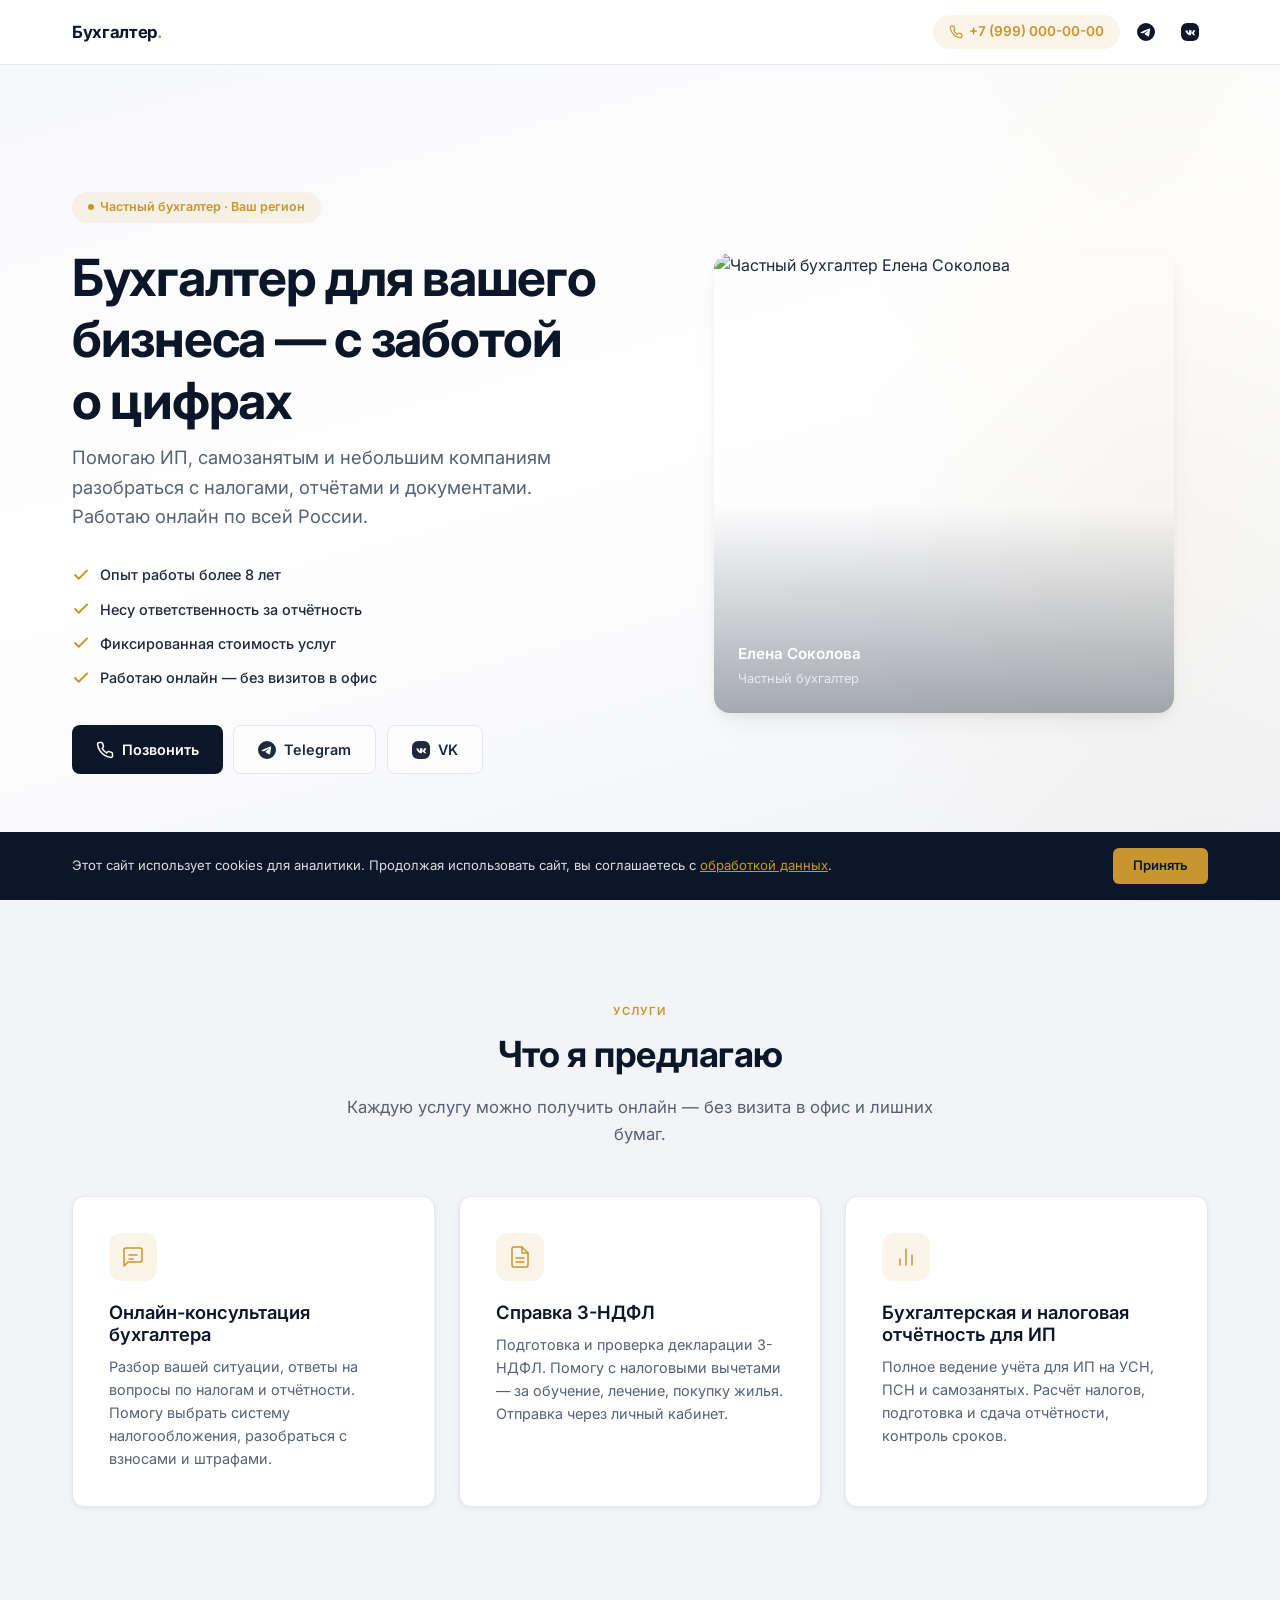
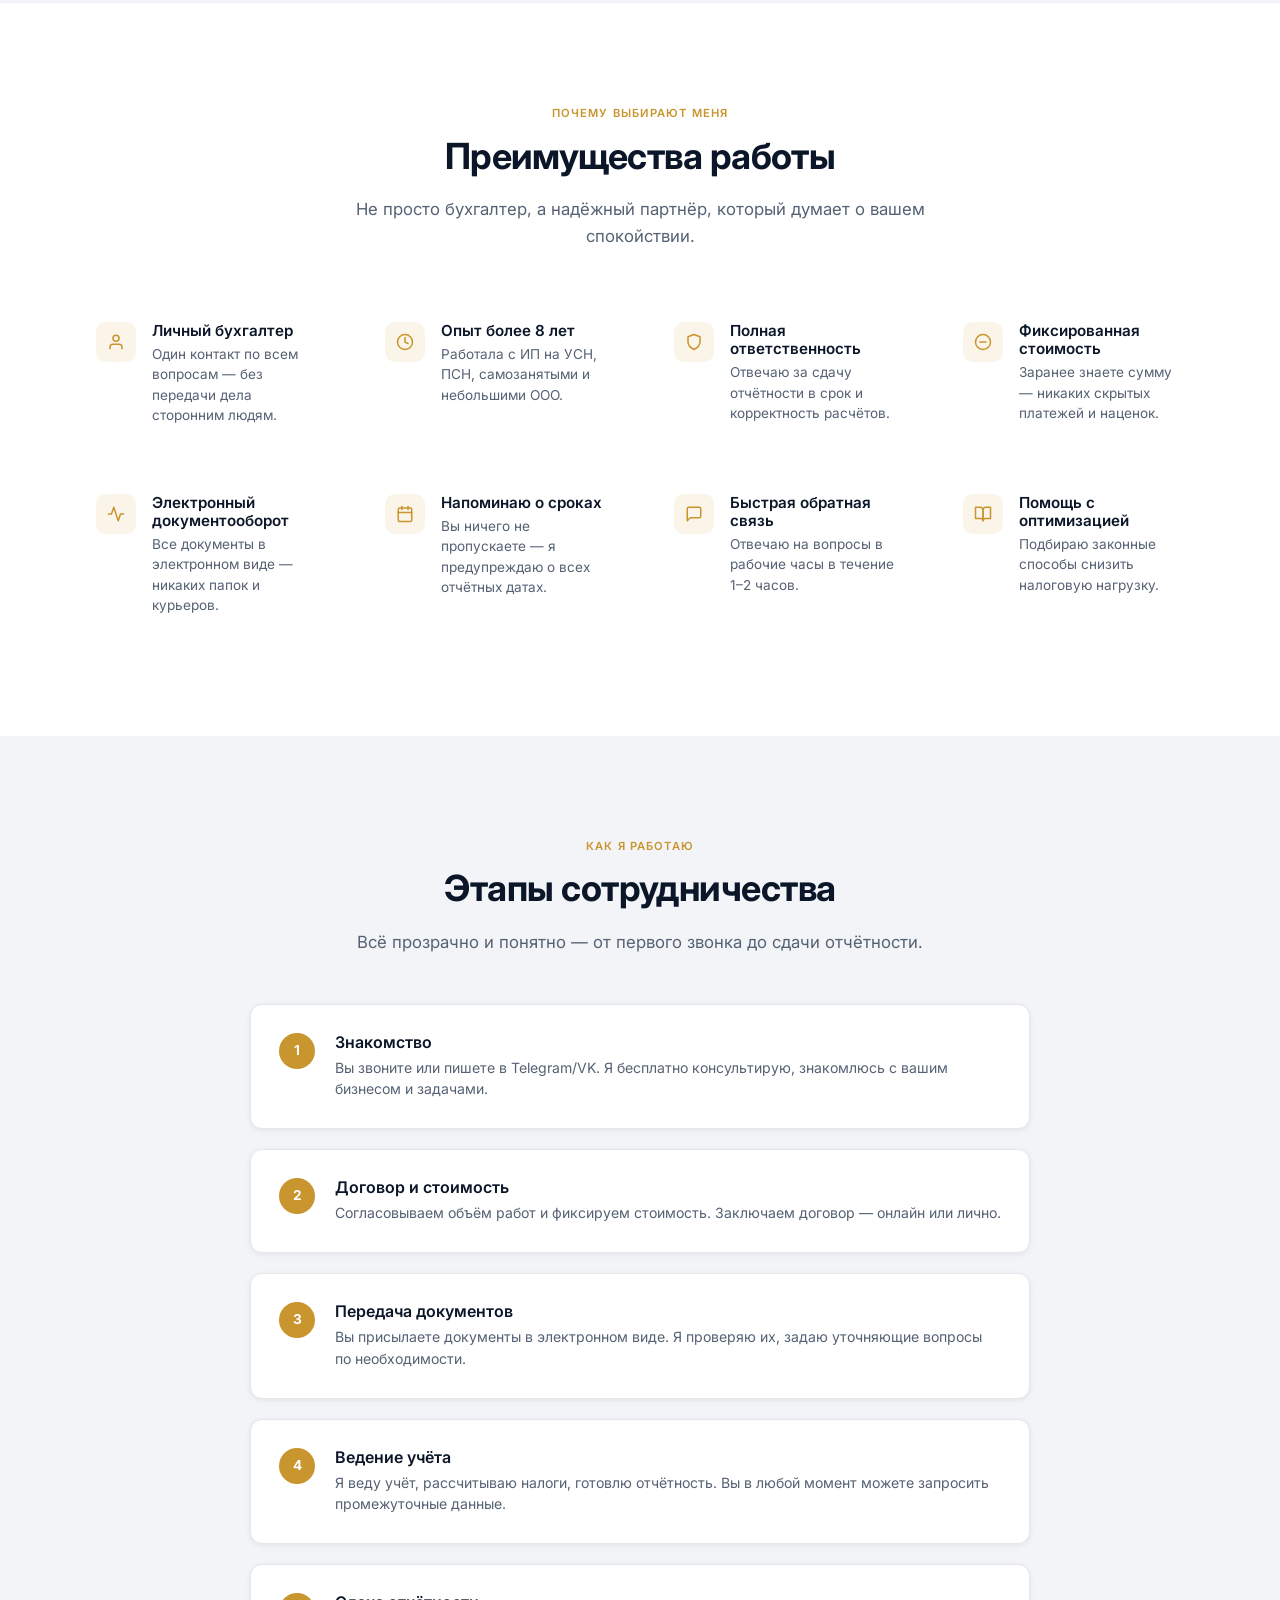
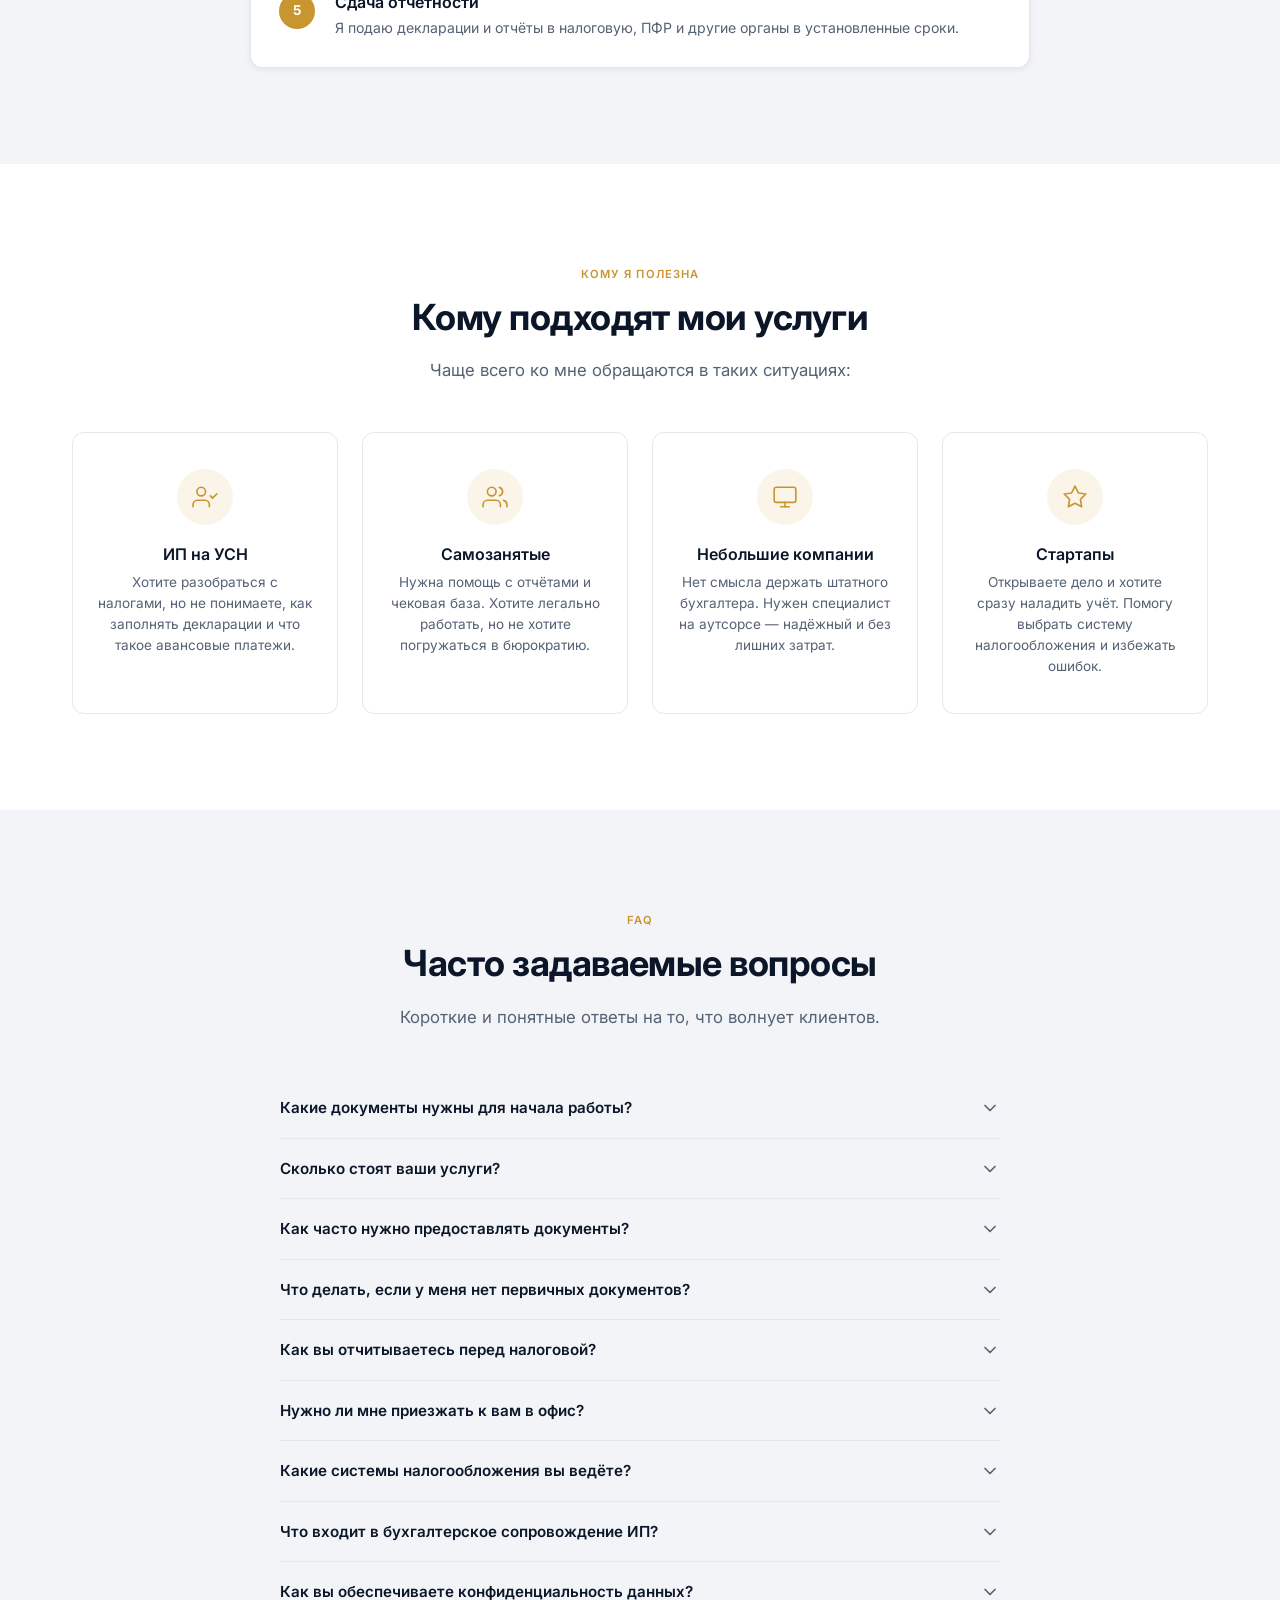
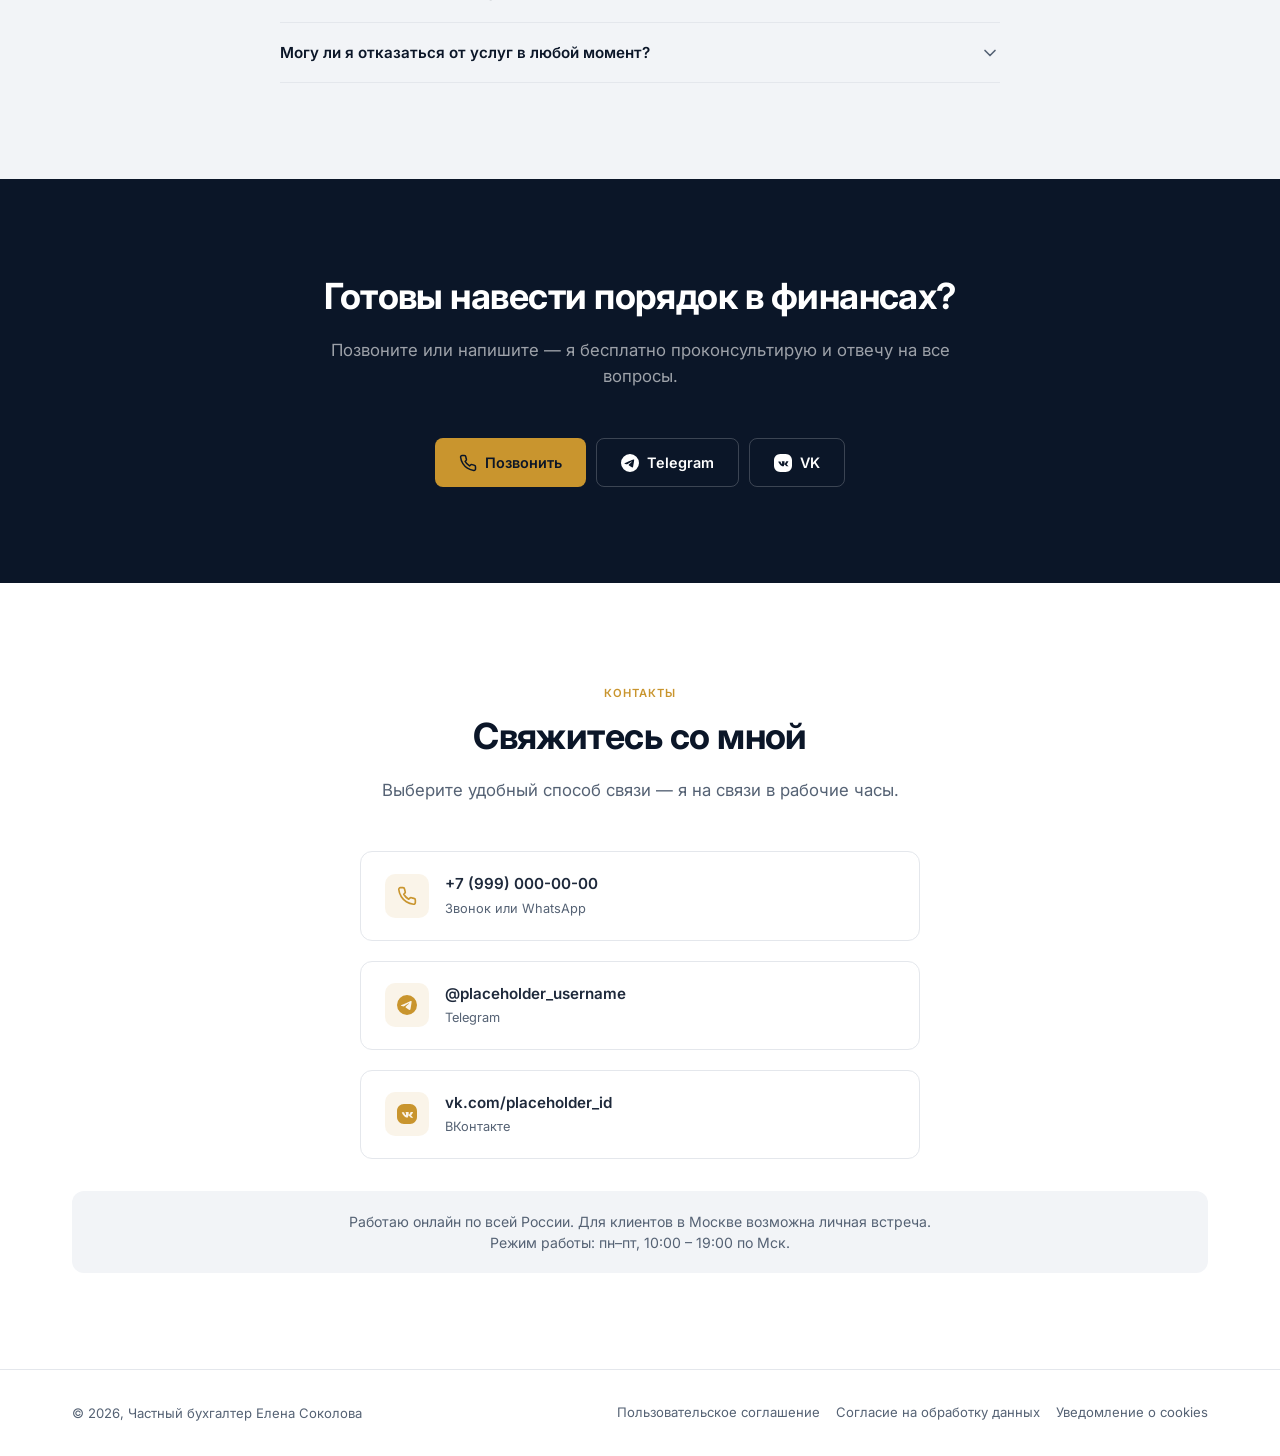
==== commit 9f4afcc7: "Fix header phone layout: prevent overflow, horizontal display" ====
--- a/index.html
+++ b/index.html
@@ -91,20 +91,22 @@
 .logo { font-weight: 700; font-size: 1.05rem; color: var(--primary); letter-spacing: -.02em; }
 .logo span { color: var(--accent); }
 .header-actions { display: flex; align-items: center; gap: .5rem; }
-.header-actions a {
+.header-icon {
   display: inline-flex; align-items: center; justify-content: center;
   width: 36px; height: 36px; border-radius: 50%;
   transition: background .2s; color: var(--primary);
 }
-.header-actions a:hover { background: var(--bg-alt); }
-.header-actions a svg { width: 18px; height: 18px; }
+.header-icon:hover { background: var(--bg-alt); }
+.header-icon svg { width: 18px; height: 18px; }
 .header-phone {
   display: none; align-items: center; gap: .35rem;
-  padding: .4rem .85rem; border-radius: 100px;
+  padding: .4rem 1rem; border-radius: 100px;
   background: var(--accent-muted); color: var(--accent);
-  font-size: .85rem; font-weight: 600;
-}
-.header-phone svg { width: 14px; height: 14px; }
+  font-size: .85rem; font-weight: 600; white-space: nowrap;
+  text-decoration: none;
+}
+.header-phone:hover { background: var(--accent); color: #fff; }
+.header-phone svg { width: 14px; height: 14px; flex-shrink: 0; }
 @media (min-width: 768px) { .header-phone { display: inline-flex; } }
 
 /* ===== HERO ===== */
@@ -401,10 +403,10 @@
         <svg viewBox="0 0 24 24" fill="none" stroke="currentColor" stroke-width="2" stroke-linecap="round" stroke-linejoin="round"><path d="M22 16.92v3a2 2 0 0 1-2.18 2 19.79 19.79 0 0 1-8.63-3.07 19.5 19.5 0 0 1-6-6 19.79 19.79 0 0 1-3.07-8.67A2 2 0 0 1 4.11 2h3a2 2 0 0 1 2 1.72 12.84 12.84 0 0 0 .7 2.81 2 2 0 0 1-.45 2.11L8.09 9.91a16 16 0 0 0 6 6l1.27-1.27a2 2 0 0 1 2.11-.45 12.84 12.84 0 0 0 2.81.7A2 2 0 0 1 22 16.92z"/></svg>
         +7 (999) 000-00-00
       </a>
-      <a href="https://t.me/placeholder_username" target="_blank" rel="noopener" aria-label="Telegram">
+      <a href="https://t.me/placeholder_username" target="_blank" rel="noopener" class="header-icon" aria-label="Telegram">
         <svg viewBox="0 0 24 24" fill="currentColor"><path d="M11.944 0A12 12 0 0 0 0 12a12 12 0 0 0 12 12 12 12 0 0 0 12-12A12 12 0 0 0 12 0a12 12 0 0 0-.056 0zm4.962 7.224c.1-.002.321.023.465.14a.506.506 0 0 1 .171.325c.016.093.036.306.02.472-.18 1.898-.962 6.502-1.36 8.627-.168.9-.499 1.201-.82 1.23-.696.065-1.225-.46-1.9-.902-1.056-.693-1.653-1.124-2.678-1.8-1.185-.78-.417-1.21.258-1.91.177-.184 3.247-2.977 3.307-3.23.007-.032.014-.15-.056-.212s-.174-.041-.249-.024c-.106.024-1.793 1.14-5.061 3.345-.48.33-.913.49-1.302.48-.428-.008-1.252-.241-1.865-.44-.752-.245-1.349-.374-1.297-.789.027-.216.325-.437.893-.663 3.498-1.524 5.83-2.529 6.998-3.014 3.332-1.386 4.025-1.627 4.476-1.635z"/></svg>
       </a>
-      <a href="https://vk.com/placeholder_id" target="_blank" rel="noopener" aria-label="ВКонтакте">
+      <a href="https://vk.com/placeholder_id" target="_blank" rel="noopener" class="header-icon" aria-label="ВКонтакте">
         <svg viewBox="0 0 24 24" fill="currentColor"><path d="M15.684 0H8.316C3.732 0 0 3.732 0 8.316v7.368C0 20.268 3.732 24 8.316 24h7.368C20.268 24 24 20.268 24 15.684V8.316C24 3.732 20.268 0 15.684 0zm3.4 16.416h-1.932c-.588 0-.78-.432-1.848-1.5-.936-.876-1.344-1.008-1.572-1.008-.324 0-.408.084-.408.492v1.296c0 .36-.12.552-1.056.552-1.56 0-3.288-.96-4.512-2.748-1.548-1.908-1.944-3.024-1.944-3.288 0-.132.084-.252.312-.252h1.944c.336 0 .456.144.588.492.552 1.512 1.512 2.856 1.896 2.856.144 0 .216-.072.216-.468v-1.8c-.072-.852-.504-.924-.504-1.236 0-.156.12-.288.324-.288h3.048c.264 0 .348.144.348.468v2.532c0 .264.108.348.18.348.144 0 .264-.084.528-.348.912-1.008 1.548-2.568 1.548-2.568.084-.18.228-.324.552-.324h1.944c.396 0 .48.204.396.468-.144.672-2.076 3.3-2.076 3.3-.168.276-.204.384 0 .648.144.216.66.648.996.996.612.648 1.08 1.188 1.248 1.548.168.36-.012.54-.408.54z"/></svg>
       </a>
     </div>
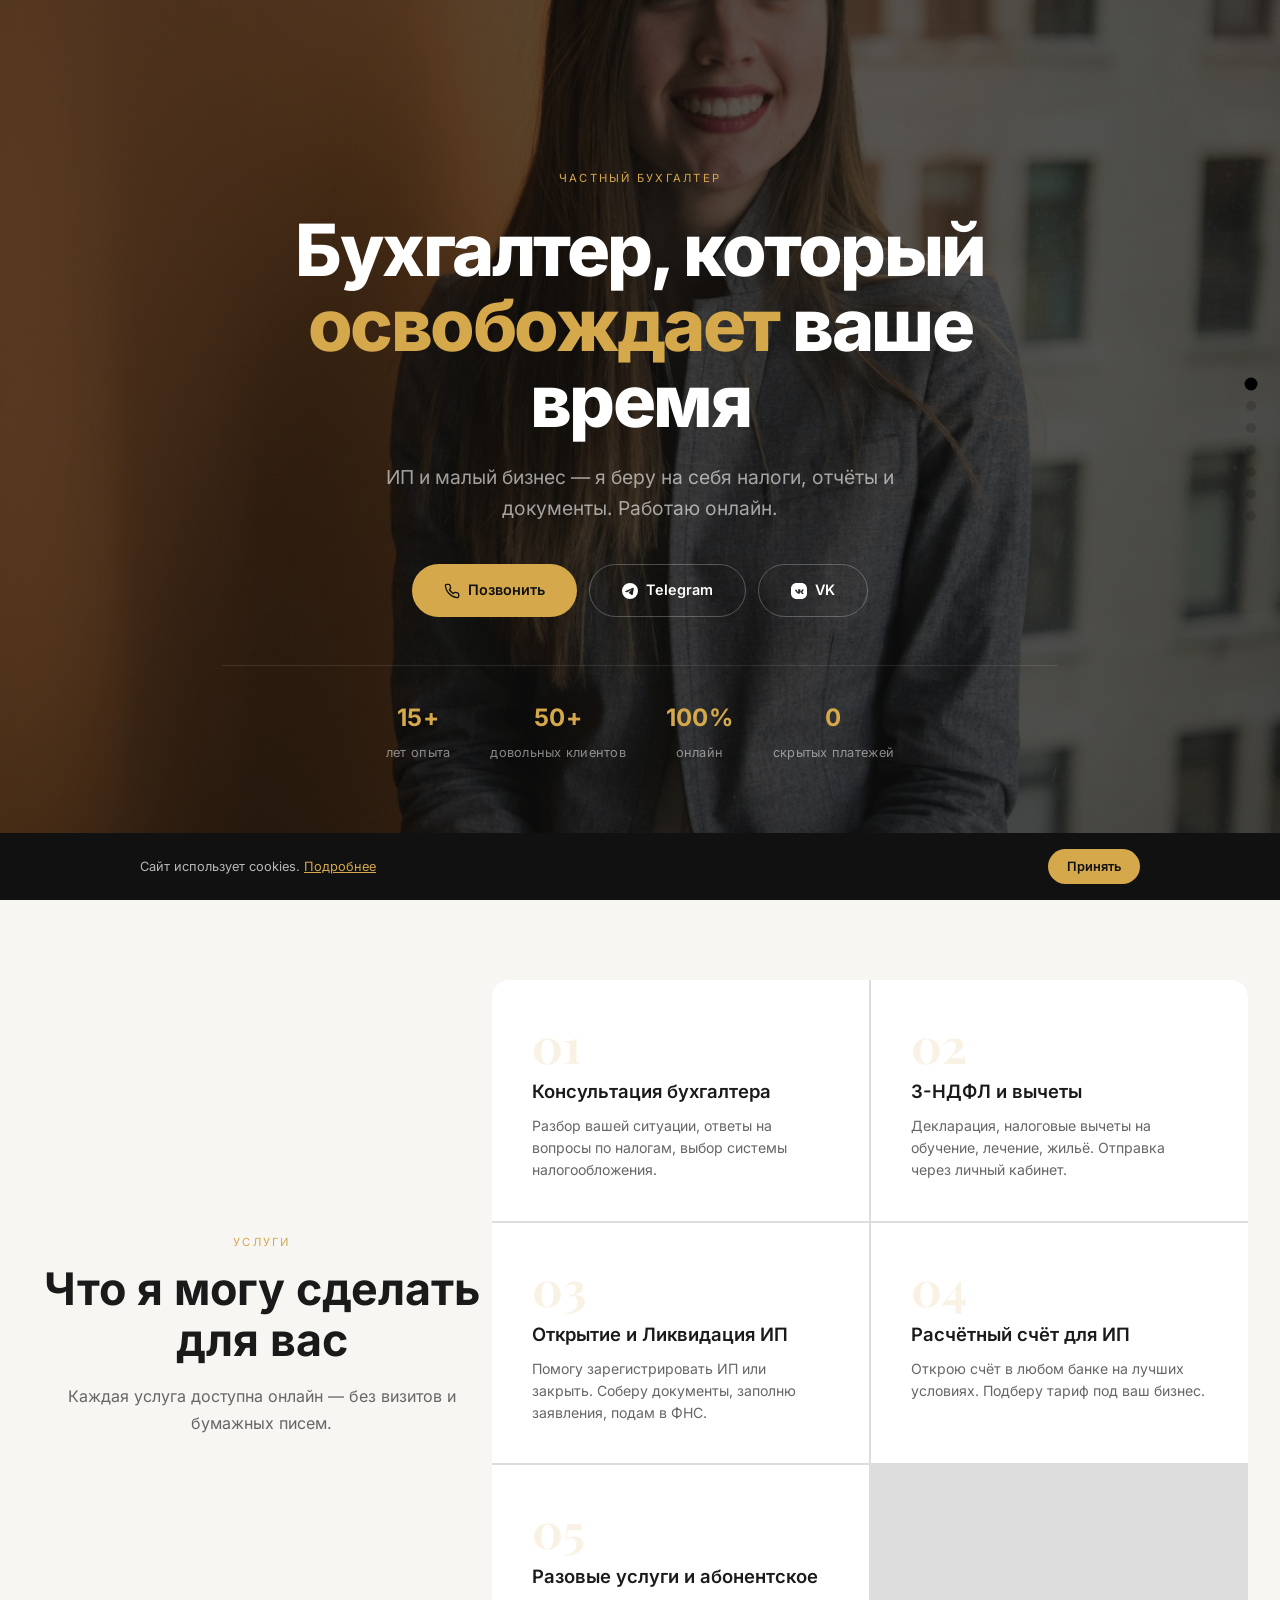
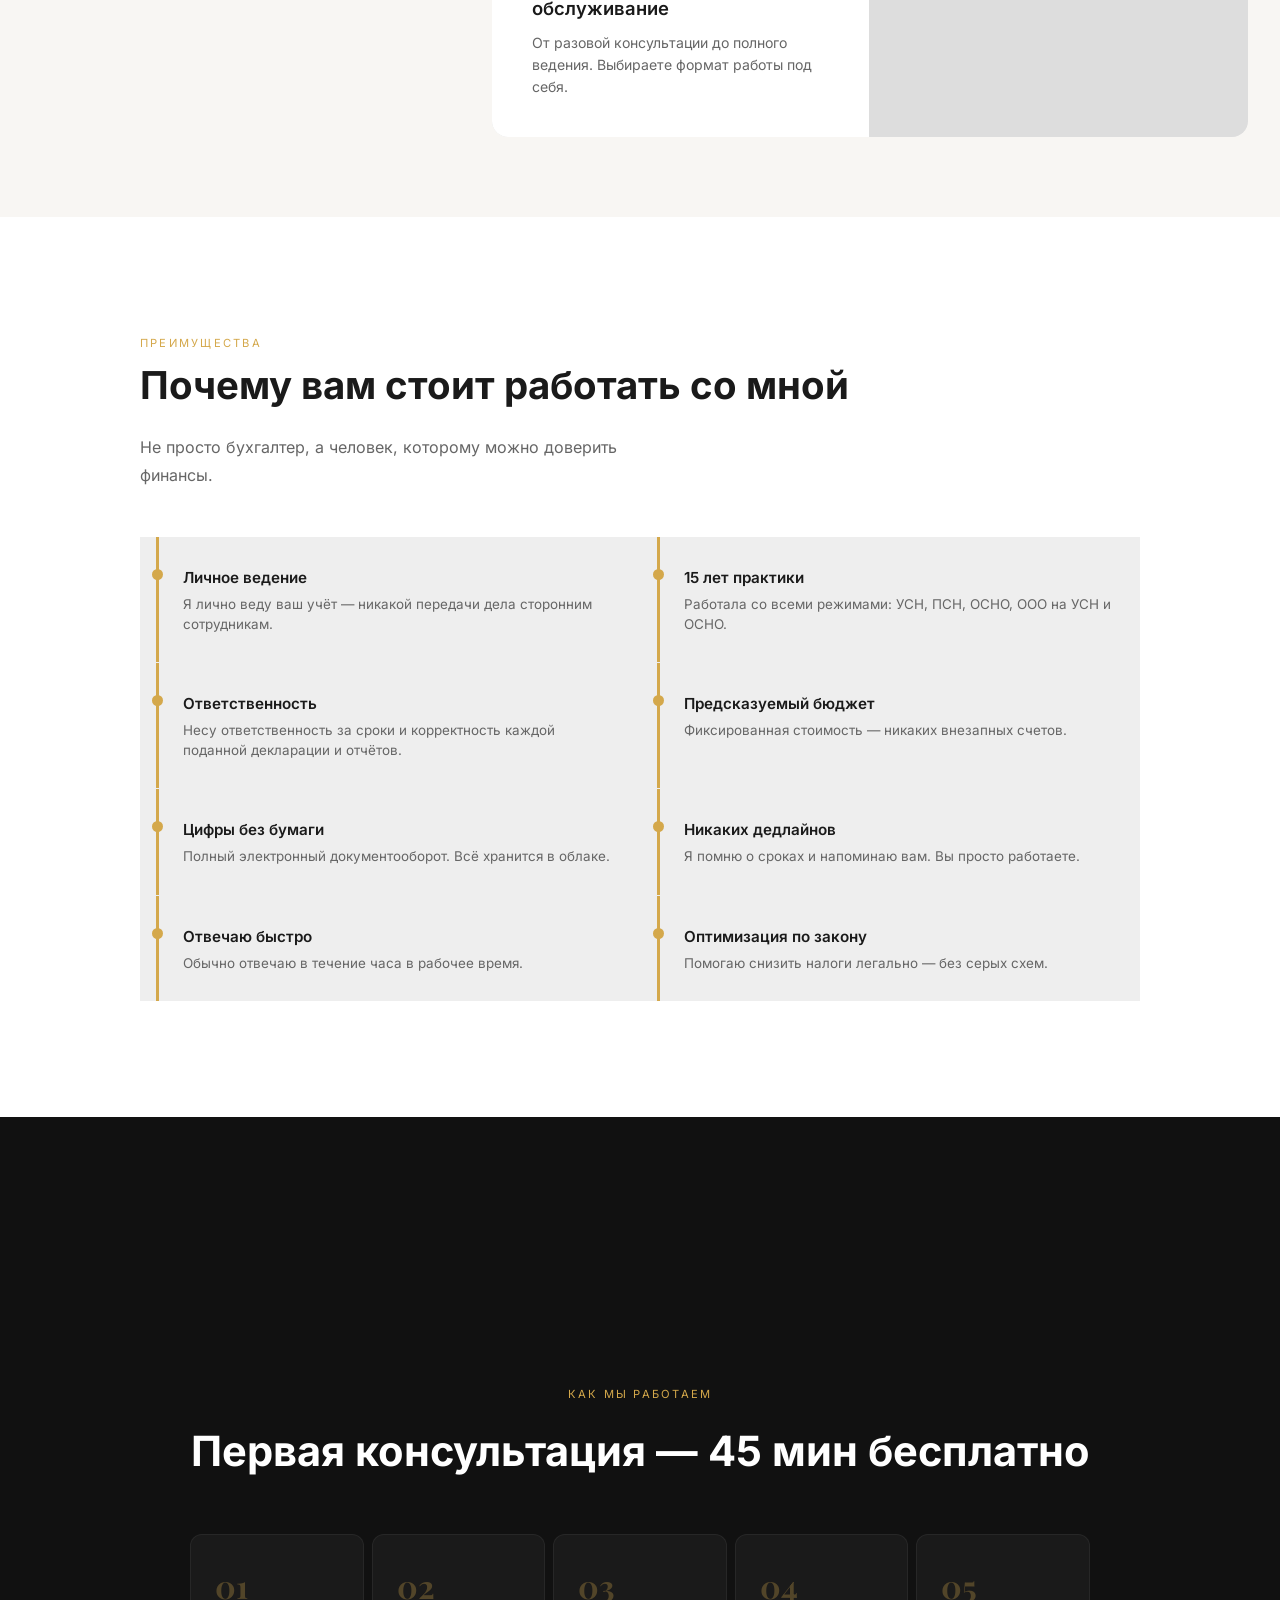
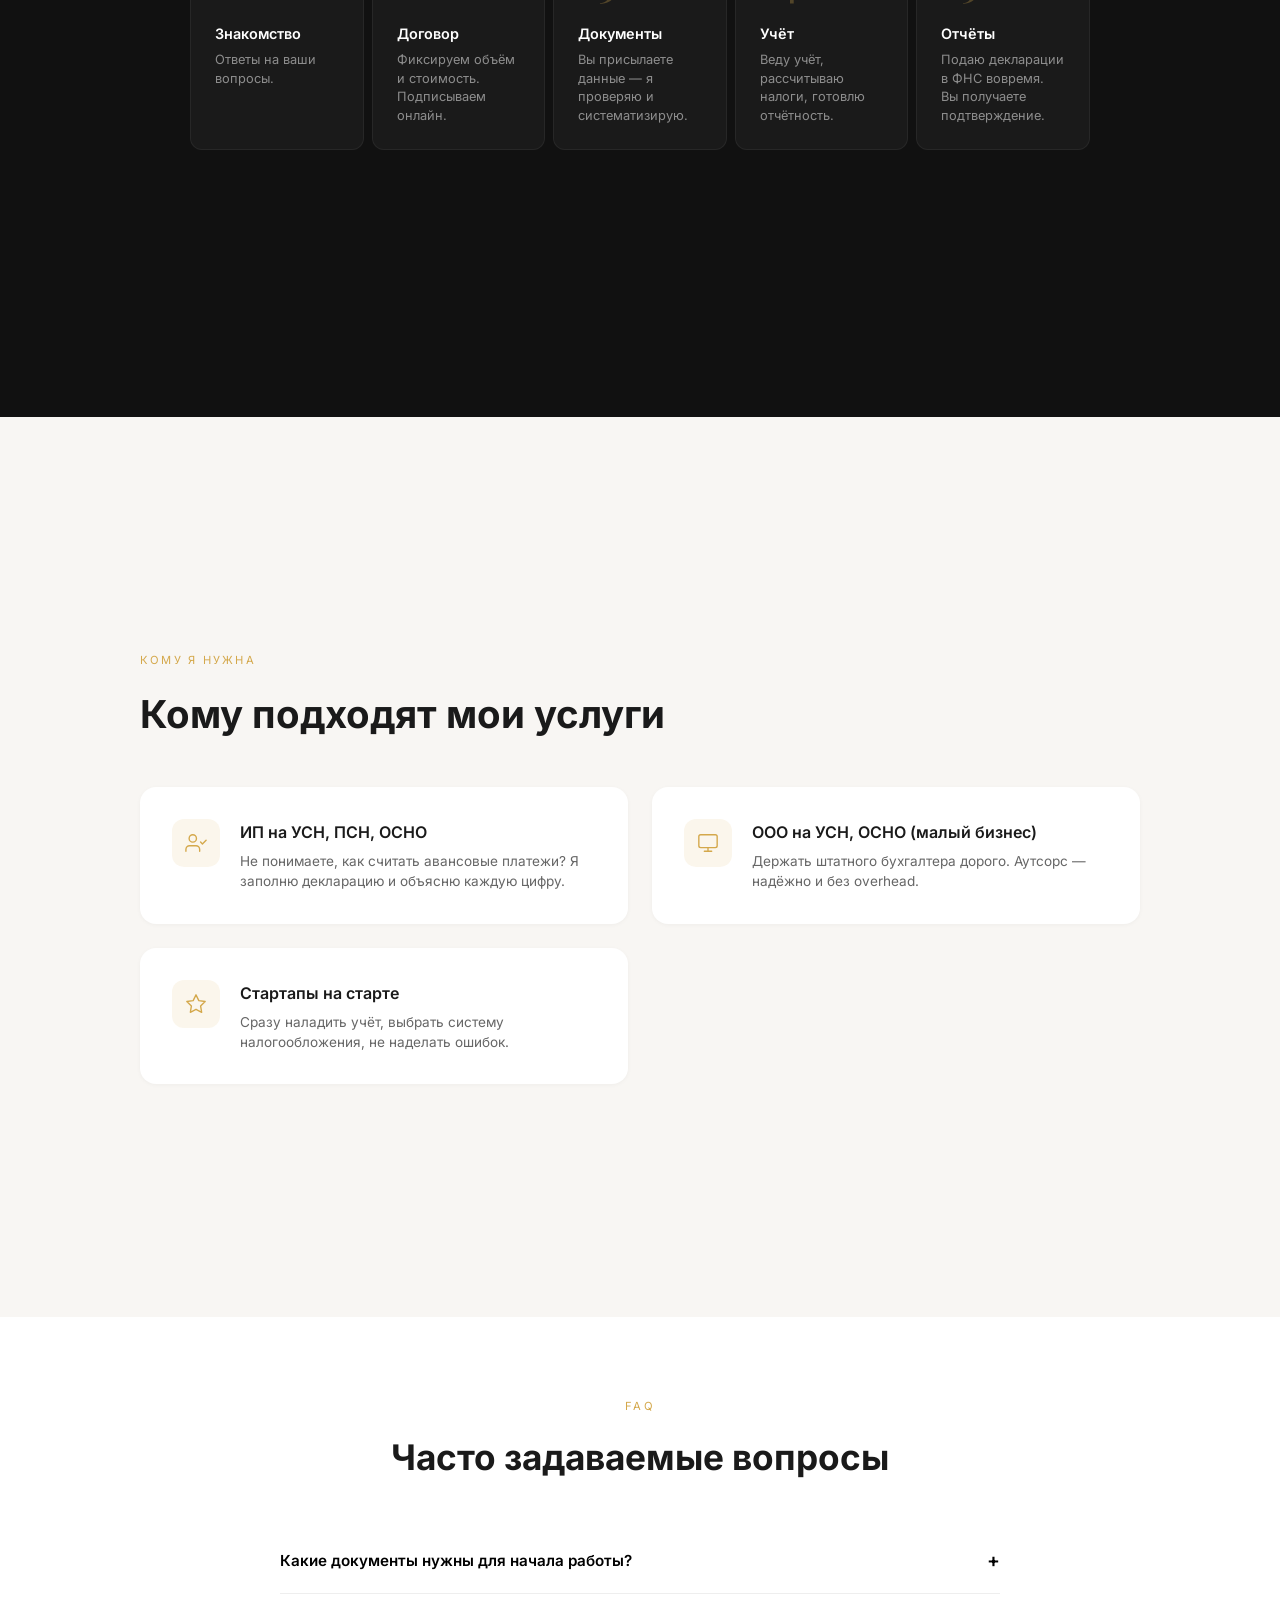
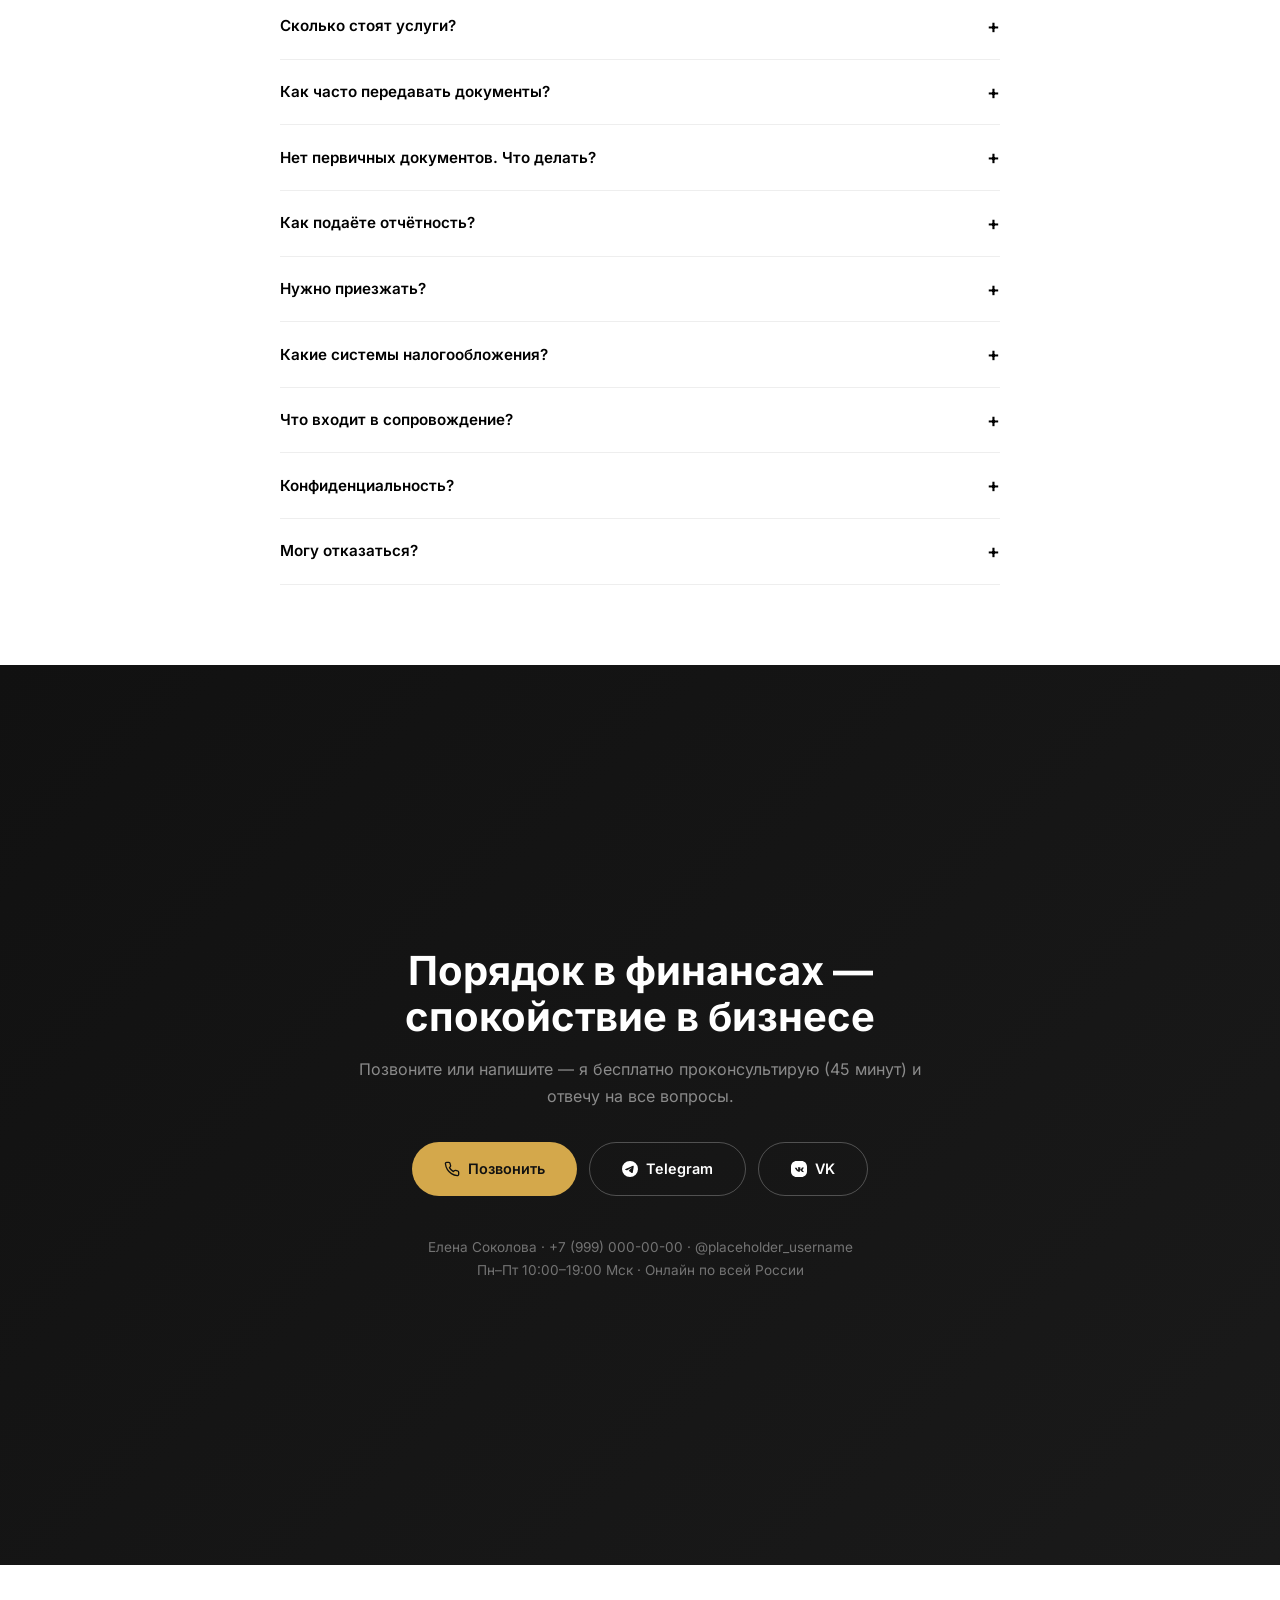
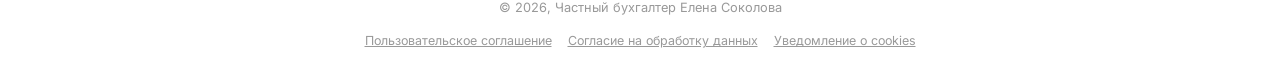
==== commit 628b79e2: "Rename index-5.html -> index.html (offline default)" ====
--- a/index.html
+++ b/index.html
@@ -1,901 +1,328 @@
-﻿<!DOCTYPE html>
+<!DOCTYPE html>
 <html lang="ru">
 <head>
 <meta charset="UTF-8">
 <meta name="viewport" content="width=device-width, initial-scale=1.0">
-<title>Услуги бухгалтера в Вашем регионе | Частный бухгалтер Елена Соколова</title>
-<meta name="description" content="Профессиональные бухгалтерские услуги для ИП и самозанятых в Вашем регионе. Онлайн-консультации, 3-НДФЛ, отчётность. Частный бухгалтер Елена Соколова.">
-<meta name="keywords" content="услуги бухгалтера, частный бухгалтер, бухгалтер для ИП, бухгалтер онлайн, 3-НДФЛ, налоговая отчётность, Вашем регионе">
-<meta name="robots" content="index, follow">
-<meta property="og:title" content="Частный бухгалтер Елена Соколова — услуги в Вашем регионе">
-<meta property="og:description" content="Бухгалтерские услуги для малого бизнеса, ИП и самозанятых. Онлайн.">
-<meta property="og:type" content="website">
-<meta name="theme-color" content="#0b1628">
-<link rel="preconnect" href="https://fonts.googleapis.com">
-<link rel="preconnect" href="https://fonts.gstatic.com" crossorigin>
-<link href="https://fonts.googleapis.com/css2?family=Inter:wght@400;500;600;700&display=swap" rel="stylesheet">
+<title>Частный бухгалтер Елена Соколова — услуги для ИП и малого бизнеса</title>
+<meta name="description" content="Бухгалтерские услуги онлайн. Консультации, 3-НДФЛ, отчётность для ИП.">
+<meta name="theme-color" content="#111">
+<link href="images/fonts.css" rel="stylesheet">
 <style>
-/* ===== RESET ===== */
-*, *::before, *::after { box-sizing: border-box; margin: 0; padding: 0; }
-html { scroll-behavior: smooth; -webkit-text-size-adjust: 100%; }
-body {
-  font-family: 'Inter', -apple-system, BlinkMacSystemFont, 'Segoe UI', Roboto, sans-serif;
-  font-size: 16px; line-height: 1.6; color: #1e293b; background: #fff;
-  -webkit-font-smoothing: antialiased; -moz-osx-font-smoothing: grayscale;
-}
-img { max-width: 100%; height: auto; display: block; }
-a { color: inherit; text-decoration: none; }
-ul { list-style: none; }
-button { font: inherit; cursor: pointer; border: none; background: none; }
-
-/* ===== VARIABLES ===== */
-:root {
-  --primary: #0b1628;
-  --primary-light: #1a2a4a;
-  --accent: #c9952e;
-  --accent-hover: #b8842a;
-  --accent-muted: rgba(201,149,46,.1);
-  --green: #1a3a32;
-  --bg-alt: #f2f4f7;
-  --text: #1e293b;
-  --text-secondary: #556274;
-  --border: #e4e7ec;
-  --radius: 12px;
-  --radius-sm: 8px;
-  --shadow: 0 1px 3px rgba(0,0,0,.06), 0 1px 2px rgba(0,0,0,.04);
-  --shadow-lg: 0 12px 28px -8px rgba(0,0,0,.08), 0 4px 12px rgba(0,0,0,.04);
-  --shadow-card: 0 1px 4px rgba(0,0,0,.04), 0 2px 8px rgba(0,0,0,.04);
-  --max-w: 1200px;
-  --pad: clamp(1.25rem, 5vw, 2rem);
-}
-
-/* ===== TYPOGRAPHY ===== */
-h1, h2, h3, h4 { line-height: 1.2; font-weight: 700; color: var(--primary); }
-h1 { font-size: clamp(1.85rem, 5vw, 3.2rem); letter-spacing: -.025em; }
-h2 { font-size: clamp(1.5rem, 4vw, 2.25rem); text-align: center; margin-bottom: .5em; letter-spacing: -.015em; }
-h3 { font-size: 1.15rem; font-weight: 600; }
-.text-secondary { color: var(--text-secondary); }
-.text-center { text-align: center; }
-
-/* ===== CONTAINER ===== */
-.container { max-width: var(--max-w); margin: 0 auto; padding: 0 var(--pad); }
-
-/* ===== SECTION ===== */
-section { padding: clamp(4rem, 8vw, 6rem) 0; }
-.section-label {
-  display: inline-block; font-size: .7rem; font-weight: 600; letter-spacing: .1em;
-  text-transform: uppercase; color: var(--accent); margin-bottom: .75rem;
-}
-.section-subtitle {
-  max-width: 620px; margin: 0 auto 3rem; color: var(--text-secondary);
-  font-size: 1.05rem; line-height: 1.6;
-}
-
-/* ===== ANIMATIONS ===== */
-@keyframes fadeIn { from { opacity: 0; transform: translateY(20px); } to { opacity: 1; transform: translateY(0); } }
-.reveal { opacity: 0; transform: translateY(24px); transition: opacity .6s ease, transform .6s ease; }
-.reveal.visible { opacity: 1; transform: translateY(0); }
-.reveal-d1 { transition-delay: .1s; }
-.reveal-d2 { transition-delay: .2s; }
-.reveal-d3 { transition-delay: .3s; }
-.reveal-d4 { transition-delay: .4s; }
-.reveal-d5 { transition-delay: .5s; }
-
-/* ===== HEADER ===== */
-.header {
-  position: sticky; top: 0; z-index: 100;
-  background: rgba(255,255,255,.94); backdrop-filter: blur(14px); -webkit-backdrop-filter: blur(14px);
-  border-bottom: 1px solid var(--border);
-}
-.header .container { display: flex; align-items: center; justify-content: space-between; height: 64px; }
-.logo { font-weight: 700; font-size: 1.05rem; color: var(--primary); letter-spacing: -.02em; }
-.logo span { color: var(--accent); }
-.header-actions { display: flex; align-items: center; gap: .5rem; }
-.header-icon {
-  display: inline-flex; align-items: center; justify-content: center;
-  width: 36px; height: 36px; border-radius: 50%;
-  transition: background .2s; color: var(--primary);
-}
-.header-icon:hover { background: var(--bg-alt); }
-.header-icon svg { width: 18px; height: 18px; }
-.header-phone {
-  display: none; align-items: center; gap: .35rem;
-  padding: .4rem 1rem; border-radius: 100px;
-  background: var(--accent-muted); color: var(--accent);
-  font-size: .85rem; font-weight: 600; white-space: nowrap;
-  text-decoration: none;
-}
-.header-phone:hover { background: var(--accent); color: #fff; }
-.header-phone svg { width: 14px; height: 14px; flex-shrink: 0; }
-@media (min-width: 768px) { .header-phone { display: inline-flex; } }
-
-/* ===== HERO ===== */
-.hero {
-  padding: 0; min-height: calc(100vh - 64px); display: flex; align-items: center;
-  background: linear-gradient(165deg, #f7f8fa 0%, #fff 45%, #eff1f5 100%);
-  overflow: hidden; position: relative;
-}
-.hero::before {
-  content: ''; position: absolute; top: -40%; right: -15%; width: 50%; height: 180%;
-  background: radial-gradient(ellipse, rgba(201,149,46,.05) 0%, transparent 65%);
-  pointer-events: none;
-}
-.hero .container {
-  display: grid; gap: 3rem; padding: 2.5rem var(--pad); align-items: center;
-  width: 100%; position: relative;
-}
-@media (min-width: 900px) {
-  .hero .container { grid-template-columns: 1fr 1fr; gap: 5rem; padding: 3rem var(--pad); }
-}
-.hero-content { animation: fadeIn .8s ease; }
-.hero-tag {
-  display: inline-flex; align-items: center; gap: .4rem;
-  padding: .35rem 1rem; border-radius: 100px;
-  background: var(--accent-muted); color: var(--accent);
-  font-size: .78rem; font-weight: 600; margin-bottom: 1.5rem;
-}
-.hero-tag::before { content: ''; width: 6px; height: 6px; border-radius: 50%; background: var(--accent); }
-.hero h1 { margin-bottom: .75rem; }
-.hero-subtitle {
-  font-size: clamp(1rem, 2.5vw, 1.15rem); color: var(--text-secondary);
-  max-width: 520px; margin-bottom: 2rem; line-height: 1.6;
-}
-.hero-trust { display: grid; gap: .7rem; margin-bottom: 2.25rem; }
-.hero-trust li {
-  display: flex; align-items: center; gap: .65rem; font-size: .9rem;
-  color: var(--text); font-weight: 500;
-}
-.hero-trust li svg { flex-shrink: 0; width: 18px; height: 18px; color: var(--accent); }
-.hero-cta { display: flex; flex-wrap: wrap; gap: .65rem; }
-.btn {
-  display: inline-flex; align-items: center; gap: .5rem; padding: .75rem 1.5rem;
-  border-radius: 8px; font-weight: 600; font-size: .9rem;
-  transition: all .25s; white-space: nowrap;
-}
-.btn-primary {
-  background: var(--primary); color: #fff;
-}
-.btn-primary:hover { background: var(--primary-light); transform: translateY(-1px); box-shadow: var(--shadow-lg); }
-.btn-outline {
-  border: 1.5px solid var(--border); color: var(--text); background: rgba(255,255,255,.6);
-}
-.btn-outline:hover { border-color: var(--accent); color: var(--accent); background: #fff; }
-.btn svg { width: 18px; height: 18px; flex-shrink: 0; }
-.hero-image { display: flex; justify-content: center; align-items: center; animation: fadeIn .8s ease .2s both; }
-.hero-figure {
-  position: relative; border-radius: 16px; overflow: hidden;
-  box-shadow: var(--shadow-lg); max-width: 460px; width: 100%;
-}
-.hero-figure::before {
-  content: ''; position: absolute; inset: 0;
-  background: linear-gradient(180deg, transparent 55%, rgba(11,22,40,.35));
-  z-index: 1; pointer-events: none;
-}
-.hero-figure img { width: 100%; height: 460px; object-fit: cover; }
-.hero-caption {
-  position: absolute; bottom: 0; left: 0; right: 0; z-index: 2;
-  padding: 1.5rem; color: #fff;
-}
-.hero-caption strong { display: block; font-weight: 600; font-size: .95rem; }
-.hero-caption small { display: block; font-weight: 400; opacity: .7; font-size: .8rem; margin-top: .15rem; }
-@media (max-width: 899px) {
-  .hero { min-height: 0; }
-  .hero-image { order: -1; }
-  .hero-figure { max-width: 320px; }
-  .hero-figure img { height: 280px; }
-}
-@media (max-width: 639px) {
-  .hero-cta .btn { flex: 1; justify-content: center; font-size: .85rem; padding: .68rem 1rem; }
-  .hero-trust { grid-template-columns: 1fr; }
-}
-
-/* ===== SERVICES ===== */
-.services { background: var(--bg-alt); }
-.services-grid { display: grid; gap: 1.5rem; margin-top: 1rem; }
-@media (min-width: 640px) { .services-grid { grid-template-columns: repeat(2, 1fr); } }
-@media (min-width: 900px) { .services-grid { grid-template-columns: repeat(3, 1fr); } }
-.service-card {
-  background: #fff; border-radius: var(--radius); padding: 2.25rem;
-  box-shadow: var(--shadow-card); transition: all .3s;
-  border: 1px solid var(--border); position: relative;
-}
-.service-card:hover {
-  box-shadow: var(--shadow-lg); border-color: transparent;
-  transform: translateY(-3px);
-}
-.service-icon {
-  width: 48px; height: 48px; border-radius: 12px;
-  display: flex; align-items: center; justify-content: center;
-  background: var(--accent-muted); color: var(--accent); margin-bottom: 1.25rem;
-}
-.service-icon svg { width: 24px; height: 24px; }
-.service-card h3 { margin-bottom: .6rem; }
-.service-card p { font-size: .9rem; color: var(--text-secondary); line-height: 1.6; }
-
-/* ===== BENEFITS ===== */
-.benefits-grid { display: grid; gap: 1.25rem; }
-@media (min-width: 640px) { .benefits-grid { grid-template-columns: repeat(2, 1fr); } }
-@media (min-width: 960px) { .benefits-grid { grid-template-columns: repeat(4, 1fr); } }
-.benefit-item {
-  display: flex; gap: 1rem; align-items: flex-start;
-  padding: 1.5rem; border-radius: var(--radius);
-  transition: background .25s;
-}
-.benefit-item:hover { background: var(--bg-alt); }
-.benefit-icon {
-  flex-shrink: 0; width: 40px; height: 40px; border-radius: 10px;
-  display: flex; align-items: center; justify-content: center;
-  background: var(--accent-muted); color: var(--accent);
-}
-.benefit-icon svg { width: 18px; height: 18px; }
-.benefit-text h4 { font-size: .95rem; font-weight: 600; margin-bottom: .25rem; }
-.benefit-text p { font-size: .85rem; color: var(--text-secondary); line-height: 1.5; }
-
-/* ===== HOW IT WORKS ===== */
-.how { background: var(--bg-alt); }
-.steps { display: grid; gap: 1.25rem; max-width: 780px; margin: 1rem auto 0; counter-reset: step; }
-.step {
-  display: flex; gap: 1.25rem; align-items: flex-start;
-  background: #fff; border-radius: var(--radius); padding: 1.75rem;
-  box-shadow: var(--shadow-card); counter-increment: step;
-  border: 1px solid var(--border);
-}
-.step-num {
-  flex-shrink: 0; width: 36px; height: 36px; border-radius: 50%;
-  background: var(--accent); color: #fff; display: flex;
-  align-items: center; justify-content: center; font-weight: 700; font-size: .85rem;
-}
-.step-body h3 { font-size: 1rem; font-weight: 600; margin-bottom: .3rem; }
-.step-body p { font-size: .88rem; color: var(--text-secondary); line-height: 1.55; }
-
-/* ===== AUDIENCE ===== */
-.audience-grid { display: grid; gap: 1.5rem; }
-@media (min-width: 640px) { .audience-grid { grid-template-columns: repeat(2, 1fr); } }
-@media (min-width: 960px) { .audience-grid { grid-template-columns: repeat(4, 1fr); } }
-.audience-card {
-  text-align: center; padding: 2.25rem 1.5rem; border-radius: var(--radius);
-  border: 1px solid var(--border); transition: all .3s;
-}
-.audience-card:hover {
-  box-shadow: var(--shadow-lg); border-color: transparent;
-  transform: translateY(-2px);
-}
-.audience-icon {
-  width: 56px; height: 56px; border-radius: 50%; margin: 0 auto 1.25rem;
-  display: flex; align-items: center; justify-content: center;
-  background: var(--accent-muted); color: var(--accent);
-}
-.audience-icon svg { width: 26px; height: 26px; }
-.audience-card h3 { font-size: 1rem; font-weight: 600; margin-bottom: .5rem; }
-.audience-card p { font-size: .85rem; color: var(--text-secondary); line-height: 1.55; }
-
-/* ===== FAQ ===== */
-.faq-list { max-width: 720px; margin: 1rem auto 0; }
-.faq-item { border-bottom: 1px solid var(--border); }
-.faq-question {
-  width: 100%; display: flex; justify-content: space-between; align-items: center;
-  text-align: left; padding: 1.1rem 0; font-weight: 600; font-size: .95rem;
-  color: var(--primary); transition: color .2s; gap: 1rem;
-}
-.faq-question:hover { color: var(--accent); }
-.faq-question svg {
-  width: 20px; height: 20px; flex-shrink: 0;
-  transition: transform .35s ease; color: var(--text-secondary);
-}
-.faq-item.open .faq-question svg { transform: rotate(180deg); color: var(--accent); }
-.faq-answer {
-  max-height: 0; overflow: hidden;
-  transition: max-height .35s ease, padding .35s ease;
-  padding: 0 2rem 0 0;
-}
-.faq-item.open .faq-answer { max-height: 300px; padding-bottom: 1.25rem; }
-.faq-answer p { font-size: .9rem; color: var(--text-secondary); line-height: 1.6; }
-
-/* ===== FINAL CTA ===== */
-.cta-final {
-  background: var(--primary); color: #fff; text-align: center;
-}
-.cta-final h2 { color: #fff; }
-.cta-final .section-subtitle { color: rgba(255,255,255,.6); }
-.cta-final .hero-cta { justify-content: center; }
-.cta-final .btn-primary { background: var(--accent); color: var(--primary); }
-.cta-final .btn-primary:hover { background: var(--accent-hover); color: #fff; }
-.cta-final .btn-outline { border-color: rgba(255,255,255,.2); color: #fff; background: transparent; }
-.cta-final .btn-outline:hover { border-color: var(--accent); color: var(--accent); background: rgba(201,149,46,.08); }
-
-/* ===== CONTACTS ===== */
-.contacts-grid { display: grid; gap: 1.25rem; max-width: 560px; margin: 1rem auto 0; }
-.contact-item {
-  display: flex; align-items: center; gap: 1rem; padding: 1.25rem 1.5rem;
-  border-radius: var(--radius); border: 1px solid var(--border);
-  transition: all .25s;
-}
-.contact-item:hover { border-color: var(--accent); box-shadow: var(--shadow-card); }
-.contact-icon {
-  width: 44px; height: 44px; border-radius: 10px; flex-shrink: 0;
-  display: flex; align-items: center; justify-content: center;
-  background: var(--accent-muted); color: var(--accent);
-}
-.contact-icon svg { width: 20px; height: 20px; }
-.contact-info { font-size: .95rem; font-weight: 600; }
-.contact-info small { display: block; font-weight: 400; font-size: .8rem; color: var(--text-secondary); margin-top: .15rem; }
-.contact-note {
-  text-align: center; margin-top: 2rem; font-size: .88rem;
-  color: var(--text-secondary); padding: 1.25rem;
-  background: var(--bg-alt); border-radius: var(--radius); line-height: 1.5;
-}
-
-/* ===== FOOTER ===== */
-.footer {
-  border-top: 1px solid var(--border); padding: 2rem 0;
-  font-size: .82rem; color: var(--text-secondary);
-}
-.footer .container { display: flex; flex-wrap: wrap; justify-content: space-between; align-items: center; gap: 1rem; }
-.footer-links { display: flex; flex-wrap: wrap; gap: 1rem; }
-.footer-links button {
-  color: var(--text-secondary); font-size: .82rem; transition: color .2s;
-}
-.footer-links button::after { content: ''; display: block; height: 1px; background: var(--accent); transform: scaleX(0); transition: transform .2s; }
-.footer-links button:hover { color: var(--accent); }
-.footer-links button:hover::after { transform: scaleX(1); }
-
-/* ===== MODALS ===== */
-.modal-overlay {
-  position: fixed; inset: 0; z-index: 1000;
-  background: rgba(11,22,40,.55); backdrop-filter: blur(6px);
-  display: flex; align-items: center; justify-content: center;
-  padding: 1rem; opacity: 0; pointer-events: none;
-  transition: opacity .3s;
-}
-.modal-overlay.open { opacity: 1; pointer-events: auto; }
-.modal {
-  background: #fff; border-radius: var(--radius); max-width: 620px; width: 100%;
-  max-height: 80vh; overflow-y: auto; padding: 2.25rem;
-  transform: translateY(24px) scale(.98); transition: transform .3s;
-  position: relative;
-}
-.modal-overlay.open .modal { transform: translateY(0) scale(1); }
-.modal-close {
-  position: absolute; top: 1rem; right: 1rem; width: 32px; height: 32px;
-  border-radius: 50%; display: flex; align-items: center; justify-content: center;
-  background: var(--bg-alt); transition: background .2s;
-}
-.modal-close:hover { background: var(--border); }
-.modal-close svg { width: 18px; height: 18px; }
-.modal h2 { font-size: 1.25rem; text-align: left; margin-bottom: 1rem; padding-right: 2rem; }
-.modal p, .modal li { font-size: .88rem; color: var(--text-secondary); line-height: 1.6; margin-bottom: .5rem; }
-.modal ul { padding-left: 1.25rem; list-style: disc; }
-
-/* ===== COOKIES BANNER ===== */
-.cookies {
-  position: fixed; bottom: 0; left: 0; right: 0; z-index: 999;
-  background: var(--primary); color: rgba(255,255,255,.85);
-  padding: 1rem var(--pad); font-size: .82rem; line-height: 1.5;
-  transform: translateY(100%); transition: transform .4s ease;
-}
-.cookies.show { transform: translateY(0); }
-.cookies .container { display: flex; flex-wrap: wrap; align-items: center; justify-content: space-between; gap: .75rem; }
-.cookies a { color: var(--accent); text-decoration: underline; }
-.cookies-btn {
-  background: var(--accent); color: var(--primary); padding: .5rem 1.25rem;
-  border-radius: 6px; font-weight: 600; font-size: .82rem; white-space: nowrap;
-  transition: background .25s;
-}
-.cookies-btn:hover { background: var(--accent-hover); color: #fff; }
-
-/* ===== RESPONSIVE ===== */
-@media (max-width: 639px) {
-  .service-card { padding: 1.75rem; }
-  .benefit-item { padding: 1rem; }
-  .modal { padding: 1.5rem; }
-  .step { padding: 1.25rem; }
-}
+*,*::before,*::after{box-sizing:border-box;margin:0;padding:0}
+html{scroll-behavior:smooth;scroll-snap-type:y mandatory}
+body{font-family:Inter,sans-serif;font-size:16px;line-height:1.7;color:#1a1a1a;background:#fff;-webkit-font-smoothing:antialiased}
+img{max-width:100%;height:auto;display:block}
+a{color:inherit;text-decoration:none}
+ul{list-style:none}
+button{font:inherit;cursor:pointer;border:none;background:none}
+
+/* SNAP SECTIONS */
+.snap{min-height:100vh;scroll-snap-align:start;display:flex;align-items:center;position:relative;overflow:hidden}
+
+/* NAV DOTS */
+.nav-dots{position:fixed;right:24px;top:50%;transform:translateY(-50%);z-index:100;display:flex;flex-direction:column;gap:12px}
+.nav-dots a{width:10px;height:10px;border-radius:50%;background:rgba(0,0,0,.15);transition:all .3s;display:block}
+.nav-dots a:hover,.nav-dots a.active{background:#000;transform:scale(1.3)}
+
+/* SECTION 1 — HERO FULL-BLEED */
+.hero{background:#111;color:#fff;padding:0;display:grid;grid-template-rows:1fr auto}
+.hero-bg{position:absolute;inset:0}
+.hero-bg img{width:100%;height:100%;object-fit:cover;opacity:.3}
+.hero-inner{position:relative;z-index:1;padding:6rem 2rem 4rem;max-width:900px;margin:0 auto;text-align:center}
+.hero-kicker{font-size:.7rem;letter-spacing:.2em;text-transform:uppercase;color:#d4a84b;margin-bottom:1.5rem}
+.hero h1{font-size:clamp(2.2rem,7vw,4.5rem);font-weight:800;line-height:1.05;letter-spacing:-.035em;margin-bottom:1.5rem}
+.hero h1 em{font-style:normal;color:#d4a84b}
+.hero-sub{font-size:clamp(1rem,2vw,1.2rem);color:rgba(255,255,255,.6);max-width:600px;margin:0 auto 2.5rem;line-height:1.6}
+.hero-cta{display:flex;gap:.75rem;justify-content:center;flex-wrap:wrap}
+.btn{display:inline-flex;align-items:center;gap:.5rem;padding:.85rem 2rem;border-radius:100px;font-weight:600;font-size:.9rem;transition:all .25s}
+.btn-gold{background:#d4a84b;color:#111}
+.btn-gold:hover{background:#e0b85c;transform:translateY(-2px)}
+.btn-outline-light{border:1.5px solid rgba(255,255,255,.25);color:#fff}
+.btn-outline-light:hover{border-color:#d4a84b;color:#d4a84b}
+.btn svg{width:16px;height:16px}
+.hero-trust{display:flex;gap:2.5rem;justify-content:center;flex-wrap:wrap;margin-top:3rem;padding-top:2rem;border-top:1px solid rgba(255,255,255,.1)}
+.hero-trust li{font-size:.8rem;color:rgba(255,255,255,.5);letter-spacing:.02em}
+.hero-trust li strong{display:block;font-size:1.5rem;font-weight:700;color:#d4a84b;margin-bottom:.15rem}
+@media(max-width:639px){.hero-trust{gap:1.5rem}.hero-trust li{text-align:center}}
+
+/* SECTION 2 — SERVICES MAGAZINE */
+.services{background:#f8f6f3;padding:5rem 2rem}
+.services-header{max-width:700px;margin:0 auto 3rem;text-align:center}
+.services-header .label{font-size:.7rem;letter-spacing:.2em;text-transform:uppercase;color:#d4a84b}
+.services-header h2{font-size:clamp(1.8rem,4vw,2.8rem);font-weight:700;line-height:1.15;margin:.75rem 0 1rem}
+.services-header p{color:#666;font-size:1rem}
+.services-mag{display:grid;gap:2px;background:#ddd;border-radius:16px;overflow:hidden;max-width:1000px;margin:0 auto}
+@media(min-width:768px){.services-mag{grid-template-columns:1fr 1fr}}
+.service-mag-card{background:#fff;padding:2.5rem;position:relative;transition:all .4s}
+.service-mag-card:hover{background:#fefcf9}
+.service-mag-num{font-size:3rem;font-weight:800;color:rgba(212,168,75,.15);line-height:1;margin-bottom:.5rem;font-family:'Playfair Display',serif}
+.service-mag-card h3{font-size:1.15rem;font-weight:600;margin-bottom:.5rem}
+.service-mag-card p{font-size:.88rem;color:#666;line-height:1.55;max-width:380px}
+.service-mag-card::after{content:'→';position:absolute;bottom:1.5rem;right:1.5rem;font-size:1.2rem;color:#d4a84b;opacity:0;transition:opacity .3s}
+.service-mag-card:hover::after{opacity:1}
+
+/* SECTION 3 — BENEFITS TIMELINE */
+.benefits{background:#fff;padding:5rem 2rem}
+.benefits-inner{max-width:1000px;margin:0 auto}
+.benefits-inner h2{font-size:clamp(1.5rem,3.5vw,2.4rem);font-weight:700;margin-bottom:1rem}
+.benefits-inner>p{color:#666;margin-bottom:3rem;max-width:500px}
+.benefits-timeline{display:grid;gap:1px;background:#eee}
+@media(min-width:768px){.benefits-timeline{grid-template-columns:repeat(2,1fr)}}
+.benefit-tl{padding:1.75rem;position:relative;border-left:3px solid #d4a84b;margin-left:1rem;padding-left:1.5rem}
+.benefit-tl::before{content:'';position:absolute;left:-7px;top:2rem;width:11px;height:11px;border-radius:50%;background:#d4a84b}
+.benefit-tl h4{font-size:.95rem;font-weight:600;margin-bottom:.2rem}
+.benefit-tl p{font-size:.84rem;color:#666;line-height:1.5}
+
+/* SECTION 4 — STEPS VISUAL */
+.steps-section{background:#111;color:#fff;padding:5rem 2rem}
+.steps-section .section-inner{max-width:900px;margin:0 auto;text-align:center}
+.steps-section .label{font-size:.7rem;letter-spacing:.2em;text-transform:uppercase;color:#d4a84b}
+.steps-section h2{font-size:clamp(1.8rem,4vw,2.6rem);font-weight:700;margin:.75rem 0 3rem}
+.steps-visual{display:grid;gap:1.5rem;text-align:left;counter-reset:s}
+@media(min-width:768px){.steps-visual{grid-template-columns:repeat(5,1fr);gap:.5rem}}
+.step-vis{background:rgba(255,255,255,.04);border-radius:12px;padding:1.5rem;border:1px solid rgba(255,255,255,.06)}
+.step-vis-num{font-size:2rem;font-weight:800;color:rgba(212,168,75,.3);font-family:'Playfair Display',serif;margin-bottom:.5rem}
+.step-vis h3{font-size:.9rem;font-weight:600;margin-bottom:.3rem;color:#fff}
+.step-vis p{font-size:.8rem;color:rgba(255,255,255,.5);line-height:1.45}
+
+/* SECTION 5 — AUDIENCE SPOTLIGHT */
+.spotlight{background:#f8f6f3;padding:5rem 2rem}
+.spotlight-inner{max-width:1000px;margin:0 auto}
+.spotlight-inner .label{font-size:.7rem;letter-spacing:.2em;text-transform:uppercase;color:#d4a84b}
+.spotlight-inner h2{font-size:clamp(1.5rem,3.5vw,2.4rem);font-weight:700;margin:.75rem 0 2.5rem}
+.spotlight-grid{display:grid;gap:1.5rem}
+@media(min-width:640px){.spotlight-grid{grid-template-columns:repeat(2,1fr)}}
+.spot-card{background:#fff;border-radius:16px;padding:2rem;display:flex;gap:1.25rem;align-items:flex-start;box-shadow:0 1px 4px rgba(0,0,0,.04)}
+.spot-icon{width:48px;height:48px;border-radius:12px;background:rgba(212,168,75,.1);color:#d4a84b;display:flex;align-items:center;justify-content:center;flex-shrink:0}
+.spot-icon svg{width:22px;height:22px}
+.spot-card h3{font-size:1rem;font-weight:600;margin-bottom:.3rem}
+.spot-card p{font-size:.85rem;color:#666;line-height:1.5}
+
+/* SECTION 6 — FAQ ACCORDION */
+.faq-section{background:#fff;padding:5rem 2rem}
+.faq-inner{max-width:720px;margin:0 auto}
+.faq-inner .label{font-size:.7rem;letter-spacing:.2em;text-transform:uppercase;color:#d4a84b;text-align:center}
+.faq-inner h2{font-size:clamp(1.5rem,3.5vw,2.2rem);font-weight:700;text-align:center;margin:.75rem 0 2.5rem}
+.faq-q{width:100%;display:flex;justify-content:space-between;align-items:center;padding:1rem 0;font-weight:600;font-size:.95rem;text-align:left;border-bottom:1px solid #eee;transition:color .2s;gap:1rem}
+.faq-q:hover{color:#d4a84b}
+.faq-q span{font-size:1.2rem;transition:transform .3s}
+.faq-item.open .faq-q span{transform:rotate(45deg)}
+.faq-a{max-height:0;overflow:hidden;transition:max-height .3s,padding .3s;padding:0}
+.faq-item.open .faq-a{max-height:300px;padding:.5rem 0 1rem}
+.faq-a p{font-size:.88rem;color:#666;line-height:1.55}
+
+/* SECTION 7 — FINAL CTA */
+.final{background:linear-gradient(135deg,#111,#1a1a1a);color:#fff;padding:5rem 2rem;text-align:center}
+.final-inner{max-width:600px;margin:0 auto}
+.final h2{font-size:clamp(1.5rem,4vw,2.5rem);font-weight:700;margin-bottom:1rem;line-height:1.15}
+.final p{color:rgba(255,255,255,.5);margin-bottom:2rem}
+.final .btn-outline-light svg{width:16px;height:16px}
+
+/* FOOTER MINIMAL */
+.footer-min{text-align:center;padding:2rem;font-size:.8rem;color:#999}
+.footer-min a{color:#d4a84b}
+.footer-min .legal-links{display:flex;gap:1rem;justify-content:center;flex-wrap:wrap;margin-top:.75rem}
+.footer-min .legal-links button{font-size:.78rem;color:#999;text-decoration:underline}
+
+/* MODALS */
+.modal-overlay{position:fixed;inset:0;z-index:200;background:rgba(0,0,0,.7);backdrop-filter:blur(6px);display:flex;align-items:center;justify-content:center;padding:1rem;opacity:0;pointer-events:none;transition:opacity .3s}
+.modal-overlay.open{opacity:1;pointer-events:auto}
+.modal{background:#fff;border-radius:16px;max-width:560px;width:100%;max-height:80vh;overflow-y:auto;padding:2rem;transform:translateY(20px);transition:transform .3s;position:relative}
+.modal-overlay.open .modal{transform:translateY(0)}
+.modal-close{position:absolute;top:1rem;right:1rem;width:30px;height:30px;border-radius:50%;display:flex;align-items:center;justify-content:center;background:#f5f5f5}
+.modal-close:hover{background:#eee}
+.modal-close svg{width:16px;height:16px}
+.modal h2{font-size:1.15rem;margin-bottom:1rem;padding-right:2rem}
+.modal p,.modal li{font-size:.85rem;color:#666;line-height:1.55;margin-bottom:.4rem}
+.modal ul{padding-left:1.25rem;list-style:disc}
+
+/* COOKIES */
+.cookies{position:fixed;bottom:0;left:0;right:0;z-index:150;background:#111;color:rgba(255,255,255,.7);padding:1rem 2rem;font-size:.8rem;transform:translateY(100%);transition:transform .35s}
+.cookies.show{transform:translateY(0)}
+.cookies .container{max-width:1000px;margin:0 auto;display:flex;flex-wrap:wrap;align-items:center;justify-content:space-between;gap:.75rem}
+.cookies .container a{color:#d4a84b;text-decoration:underline}
+.cookies-btn{background:#d4a84b;color:#111;padding:.4rem 1.2rem;border-radius:100px;font-weight:600;font-size:.8rem;white-space:nowrap;transition:background .2s}
+.cookies-btn:hover{background:#e0b85c}
+
+/* RESPONSIVE */
+@media(max-width:639px){.snap{min-height:0;scroll-snap-align:none}.nav-dots{display:none}.hero-inner{padding:4rem 1.5rem 3rem}.services{padding:3rem 1.5rem}.benefits{padding:3rem 1.5rem}.steps-section{padding:3rem 1.5rem}.spotlight{padding:3rem 1.5rem}.faq-section{padding:3rem 1.5rem}.final{padding:3rem 1.5rem}}
 </style>
 </head>
 <body>
 
-<!-- ===== HEADER ===== -->
-<header class="header" role="banner">
-  <div class="container">
-    <a href="#" class="logo">Бухгалтер<span>.</span></a>
-    <div class="header-actions">
-      <a href="tel:+79990000000" class="header-phone" aria-label="Позвонить">
-        <svg viewBox="0 0 24 24" fill="none" stroke="currentColor" stroke-width="2" stroke-linecap="round" stroke-linejoin="round"><path d="M22 16.92v3a2 2 0 0 1-2.18 2 19.79 19.79 0 0 1-8.63-3.07 19.5 19.5 0 0 1-6-6 19.79 19.79 0 0 1-3.07-8.67A2 2 0 0 1 4.11 2h3a2 2 0 0 1 2 1.72 12.84 12.84 0 0 0 .7 2.81 2 2 0 0 1-.45 2.11L8.09 9.91a16 16 0 0 0 6 6l1.27-1.27a2 2 0 0 1 2.11-.45 12.84 12.84 0 0 0 2.81.7A2 2 0 0 1 22 16.92z"/></svg>
-        +7 (999) 000-00-00
-      </a>
-      <a href="https://t.me/placeholder_username" target="_blank" rel="noopener" class="header-icon" aria-label="Telegram">
-        <svg viewBox="0 0 24 24" fill="currentColor"><path d="M11.944 0A12 12 0 0 0 0 12a12 12 0 0 0 12 12 12 12 0 0 0 12-12A12 12 0 0 0 12 0a12 12 0 0 0-.056 0zm4.962 7.224c.1-.002.321.023.465.14a.506.506 0 0 1 .171.325c.016.093.036.306.02.472-.18 1.898-.962 6.502-1.36 8.627-.168.9-.499 1.201-.82 1.23-.696.065-1.225-.46-1.9-.902-1.056-.693-1.653-1.124-2.678-1.8-1.185-.78-.417-1.21.258-1.91.177-.184 3.247-2.977 3.307-3.23.007-.032.014-.15-.056-.212s-.174-.041-.249-.024c-.106.024-1.793 1.14-5.061 3.345-.48.33-.913.49-1.302.48-.428-.008-1.252-.241-1.865-.44-.752-.245-1.349-.374-1.297-.789.027-.216.325-.437.893-.663 3.498-1.524 5.83-2.529 6.998-3.014 3.332-1.386 4.025-1.627 4.476-1.635z"/></svg>
-      </a>
-      <a href="https://vk.com/placeholder_id" target="_blank" rel="noopener" class="header-icon" aria-label="ВКонтакте">
-        <svg viewBox="0 0 24 24" fill="currentColor"><path d="M15.684 0H8.316C3.732 0 0 3.732 0 8.316v7.368C0 20.268 3.732 24 8.316 24h7.368C20.268 24 24 20.268 24 15.684V8.316C24 3.732 20.268 0 15.684 0zm3.4 16.416h-1.932c-.588 0-.78-.432-1.848-1.5-.936-.876-1.344-1.008-1.572-1.008-.324 0-.408.084-.408.492v1.296c0 .36-.12.552-1.056.552-1.56 0-3.288-.96-4.512-2.748-1.548-1.908-1.944-3.024-1.944-3.288 0-.132.084-.252.312-.252h1.944c.336 0 .456.144.588.492.552 1.512 1.512 2.856 1.896 2.856.144 0 .216-.072.216-.468v-1.8c-.072-.852-.504-.924-.504-1.236 0-.156.12-.288.324-.288h3.048c.264 0 .348.144.348.468v2.532c0 .264.108.348.18.348.144 0 .264-.084.528-.348.912-1.008 1.548-2.568 1.548-2.568.084-.18.228-.324.552-.324h1.944c.396 0 .48.204.396.468-.144.672-2.076 3.3-2.076 3.3-.168.276-.204.384 0 .648.144.216.66.648.996.996.612.648 1.08 1.188 1.248 1.548.168.36-.012.54-.408.54z"/></svg>
-      </a>
-    </div>
-  </div>
-</header>
-
-<!-- ===== HERO ===== -->
-<section class="hero" id="hero" aria-label="Главная">
-  <div class="container">
-    <div class="hero-content">
-      <div class="hero-tag">Частный бухгалтер · Ваш регион</div>
-      <h1>Бухгалтер для вашего бизнеса — с заботой о цифрах</h1>
-      <p class="hero-subtitle">Помогаю ИП, самозанятым и небольшим компаниям разобраться с налогами, отчётами и документами. Работаю онлайн по всей России.</p>
-      <ul class="hero-trust">
-        <li><svg viewBox="0 0 24 24" fill="none" stroke="currentColor" stroke-width="2.5" stroke-linecap="round" stroke-linejoin="round"><polyline points="20 6 9 17 4 12"/></svg>Опыт работы более 8 лет</li>
-        <li><svg viewBox="0 0 24 24" fill="none" stroke="currentColor" stroke-width="2.5" stroke-linecap="round" stroke-linejoin="round"><polyline points="20 6 9 17 4 12"/></svg>Несу ответственность за отчётность</li>
-        <li><svg viewBox="0 0 24 24" fill="none" stroke="currentColor" stroke-width="2.5" stroke-linecap="round" stroke-linejoin="round"><polyline points="20 6 9 17 4 12"/></svg>Фиксированная стоимость услуг</li>
-        <li><svg viewBox="0 0 24 24" fill="none" stroke="currentColor" stroke-width="2.5" stroke-linecap="round" stroke-linejoin="round"><polyline points="20 6 9 17 4 12"/></svg>Работаю онлайн — без визитов в офис</li>
-      </ul>
-      <div class="hero-cta">
-        <a href="tel:+79990000000" class="btn btn-primary"><svg viewBox="0 0 24 24" fill="none" stroke="currentColor" stroke-width="2" stroke-linecap="round" stroke-linejoin="round"><path d="M22 16.92v3a2 2 0 0 1-2.18 2 19.79 19.79 0 0 1-8.63-3.07 19.5 19.5 0 0 1-6-6 19.79 19.79 0 0 1-3.07-8.67A2 2 0 0 1 4.11 2h3a2 2 0 0 1 2 1.72 12.84 12.84 0 0 0 .7 2.81 2 2 0 0 1-.45 2.11L8.09 9.91a16 16 0 0 0 6 6l1.27-1.27a2 2 0 0 1 2.11-.45 12.84 12.84 0 0 0 2.81.7A2 2 0 0 1 22 16.92z"/></svg>Позвонить</a>
-        <a href="https://t.me/placeholder_username" target="_blank" rel="noopener" class="btn btn-outline"><svg viewBox="0 0 24 24" fill="currentColor"><path d="M11.944 0A12 12 0 0 0 0 12a12 12 0 0 0 12 12 12 12 0 0 0 12-12A12 12 0 0 0 12 0a12 12 0 0 0-.056 0zm4.962 7.224c.1-.002.321.023.465.14a.506.506 0 0 1 .171.325c.016.093.036.306.02.472-.18 1.898-.962 6.502-1.36 8.627-.168.9-.499 1.201-.82 1.23-.696.065-1.225-.46-1.9-.902-1.056-.693-1.653-1.124-2.678-1.8-1.185-.78-.417-1.21.258-1.91.177-.184 3.247-2.977 3.307-3.23.007-.032.014-.15-.056-.212s-.174-.041-.249-.024c-.106.024-1.793 1.14-5.061 3.345-.48.33-.913.49-1.302.48-.428-.008-1.252-.241-1.865-.44-.752-.245-1.349-.374-1.297-.789.027-.216.325-.437.893-.663 3.498-1.524 5.83-2.529 6.998-3.014 3.332-1.386 4.025-1.627 4.476-1.635z"/></svg>Telegram</a>
-        <a href="https://vk.com/placeholder_id" target="_blank" rel="noopener" class="btn btn-outline"><svg viewBox="0 0 24 24" fill="currentColor"><path d="M15.684 0H8.316C3.732 0 0 3.732 0 8.316v7.368C0 20.268 3.732 24 8.316 24h7.368C20.268 24 24 20.268 24 15.684V8.316C24 3.732 20.268 0 15.684 0zm3.4 16.416h-1.932c-.588 0-.78-.432-1.848-1.5-.936-.876-1.344-1.008-1.572-1.008-.324 0-.408.084-.408.492v1.296c0 .36-.12.552-1.056.552-1.56 0-3.288-.96-4.512-2.748-1.548-1.908-1.944-3.024-1.944-3.288 0-.132.084-.252.312-.252h1.944c.336 0 .456.144.588.492.552 1.512 1.512 2.856 1.896 2.856.144 0 .216-.072.216-.468v-1.8c-.072-.852-.504-.924-.504-1.236 0-.156.12-.288.324-.288h3.048c.264 0 .348.144.348.468v2.532c0 .264.108.348.18.348.144 0 .264-.084.528-.348.912-1.008 1.548-2.568 1.548-2.568.084-.18.228-.324.552-.324h1.944c.396 0 .48.204.396.468-.144.672-2.076 3.3-2.076 3.3-.168.276-.204.384 0 .648.144.216.66.648.996.996.612.648 1.08 1.188 1.248 1.548.168.36-.012.54-.408.54z"/></svg>VK</a>
-      </div>
-    </div>
-    <div class="hero-image">
-      <figure class="hero-figure">
-        <img src="https://images.unsplash.com/photo-1573496359142-b8d87734a5a2?w=600&auto=format" alt="Частный бухгалтер Елена Соколова" loading="lazy">
-        <figcaption class="hero-caption"><strong>Елена Соколова</strong><small>Частный бухгалтер</small></figcaption>
-      </figure>
-    </div>
-  </div>
-</section>
-
-<!-- ===== SERVICES ===== -->
-<section class="services" id="services" aria-label="Услуги">
-  <div class="container">
-    <div class="text-center reveal"><span class="section-label">Услуги</span></div>
-    <h2 class="reveal">Что я предлагаю</h2>
-    <p class="section-subtitle text-center reveal">Каждую услугу можно получить онлайн — без визита в офис и лишних бумаг.</p>
-    <div class="services-grid">
-      <article class="service-card reveal reveal-d1">
-        <div class="service-icon"><svg viewBox="0 0 24 24" fill="none" stroke="currentColor" stroke-width="1.5" stroke-linecap="round" stroke-linejoin="round"><path d="M21 15a2 2 0 0 1-2 2H7l-4 4V5a2 2 0 0 1 2-2h14a2 2 0 0 1 2 2z"/><line x1="8" y1="10" x2="16" y2="10"/><line x1="8" y1="14" x2="12" y2="14"/></svg></div>
-        <h3>Онлайн-консультация бухгалтера</h3>
-        <p>Разбор вашей ситуации, ответы на вопросы по налогам и отчётности. Помогу выбрать систему налогообложения, разобраться с взносами и штрафами.</p>
+<nav class="nav-dots" aria-label="Навигация">
+  <a href="#s1" aria-label="Главная"></a>
+  <a href="#s2" aria-label="Услуги"></a>
+  <a href="#s3" aria-label="Преимущества"></a>
+  <a href="#s4" aria-label="Процесс"></a>
+  <a href="#s5" aria-label="Клиенты"></a>
+  <a href="#s6" aria-label="FAQ"></a>
+  <a href="#s7" aria-label="Контакты"></a>
+</nav>
+
+<!-- HERO -->
+<section class="snap hero" id="s1">
+  <div class="hero-bg"><img src="images/hero-bg.jpg" alt="" loading="lazy"></div>
+  <div class="hero-inner">
+    <div class="hero-kicker">Частный бухгалтер</div>
+    <h1>Бухгалтер, который <em>освобождает</em> ваше время</h1>
+    <p class="hero-sub">ИП и малый бизнес — я беру на себя налоги, отчёты и документы. Работаю онлайн.</p>
+    <div class="hero-cta">
+      <a href="tel:+79990000000" class="btn btn-gold"><svg viewBox="0 0 24 24" fill="none" stroke="currentColor" stroke-width="2" stroke-linecap="round" stroke-linejoin="round"><path d="M22 16.92v3a2 2 0 0 1-2.18 2 19.79 19.79 0 0 1-8.63-3.07 19.5 19.5 0 0 1-6-6 19.79 19.79 0 0 1-3.07-8.67A2 2 0 0 1 4.11 2h3a2 2 0 0 1 2 1.72 12.84 12.84 0 0 0 .7 2.81 2 2 0 0 1-.45 2.11L8.09 9.91a16 16 0 0 0 6 6l1.27-1.27a2 2 0 0 1 2.11-.45 12.84 12.84 0 0 0 2.81.7A2 2 0 0 1 22 16.92z"/></svg>Позвонить</a>
+      <a href="https://t.me/placeholder_username" target="_blank" rel="noopener" class="btn btn-outline-light"><svg viewBox="0 0 24 24" fill="currentColor"><path d="M11.944 0A12 12 0 0 0 0 12a12 12 0 0 0 12 12 12 12 0 0 0 12-12A12 12 0 0 0 12 0a12 12 0 0 0-.056 0zm4.962 7.224c.1-.002.321.023.465.14a.506.506 0 0 1 .171.325c.016.093.036.306.02.472-.18 1.898-.962 6.502-1.36 8.627-.168.9-.499 1.201-.82 1.23-.696.065-1.225-.46-1.9-.902-1.056-.693-1.653-1.124-2.678-1.8-1.185-.78-.417-1.21.258-1.91.177-.184 3.247-2.977 3.307-3.23.007-.032.014-.15-.056-.212s-.174-.041-.249-.024c-.106.024-1.793 1.14-5.061 3.345-.48.33-.913.49-1.302.48-.428-.008-1.252-.241-1.865-.44-.752-.245-1.349-.374-1.297-.789.027-.216.325-.437.893-.663 3.498-1.524 5.83-2.529 6.998-3.014 3.332-1.386 4.025-1.627 4.476-1.635z"/></svg>Telegram</a>
+      <a href="https://vk.com/placeholder_id" target="_blank" rel="noopener" class="btn btn-outline-light"><svg viewBox="0 0 24 24" fill="currentColor"><path d="M15.684 0H8.316C3.732 0 0 3.732 0 8.316v7.368C0 20.268 3.732 24 8.316 24h7.368C20.268 24 24 20.268 24 15.684V8.316C24 3.732 20.268 0 15.684 0zm3.4 16.416h-1.932c-.588 0-.78-.432-1.848-1.5-.936-.876-1.344-1.008-1.572-1.008-.324 0-.408.084-.408.492v1.296c0 .36-.12.552-1.056.552-1.56 0-3.288-.96-4.512-2.748-1.548-1.908-1.944-3.024-1.944-3.288 0-.132.084-.252.312-.252h1.944c.336 0 .456.144.588.492.552 1.512 1.512 2.856 1.896 2.856.144 0 .216-.072.216-.468v-1.8c-.072-.852-.504-.924-.504-1.236 0-.156.12-.288.324-.288h3.048c.264 0 .348.144.348.468v2.532c0 .264.108.348.18.348.144 0 .264-.084.528-.348.912-1.008 1.548-2.568 1.548-2.568.084-.18.228-.324.552-.324h1.944c.396 0 .48.204.396.468-.144.672-2.076 3.3-2.076 3.3-.168.276-.204.384 0 .648.144.216.66.648.996.996.612.648 1.08 1.188 1.248 1.548.168.36-.012.54-.408.54z"/></svg>VK</a>
+    </div>
+    <ul class="hero-trust">
+      <li><strong>15+</strong> лет опыта</li>
+      <li><strong>50+</strong> довольных клиентов</li>
+      <li><strong>100%</strong> онлайн</li>
+      <li><strong>0</strong> скрытых платежей</li>
+    </ul>
+  </div>
+</section>
+
+<!-- SERVICES -->
+<section class="snap services" id="s2">
+  <div class="services-header">
+    <div class="label">Услуги</div>
+    <h2>Что я могу сделать для вас</h2>
+    <p>Каждая услуга доступна онлайн — без визитов и бумажных писем.</p>
+  </div>
+  <div class="services-mag">
+    <article class="service-mag-card"><div class="service-mag-num">01</div><h3>Консультация бухгалтера</h3><p>Разбор вашей ситуации, ответы на вопросы по налогам, выбор системы налогообложения.</p></article>
+    <article class="service-mag-card"><div class="service-mag-num">02</div><h3>3-НДФЛ и вычеты</h3><p>Декларация, налоговые вычеты на обучение, лечение, жильё. Отправка через личный кабинет.</p></article>
+    <article class="service-mag-card"><div class="service-mag-num">03</div><h3>Открытие и Ликвидация ИП</h3><p>Помогу зарегистрировать ИП или закрыть. Соберу документы, заполню заявления, подам в ФНС.</p></article>
+    <article class="service-mag-card"><div class="service-mag-num">04</div><h3>Расчётный счёт для ИП</h3><p>Открою счёт в любом банке на лучших условиях. Подберу тариф под ваш бизнес.</p></article>
+    <article class="service-mag-card"><div class="service-mag-num">05</div><h3>Разовые услуги и абонентское обслуживание</h3><p>От разовой консультации до полного ведения. Выбираете формат работы под себя.</p></article>
+  </div>
+</section>
+
+<!-- BENEFITS -->
+<section class="snap benefits" id="s3">
+  <div class="benefits-inner">
+    <div class="label" style="font-size:.7rem;letter-spacing:.2em;text-transform:uppercase;color:#d4a84b">Преимущества</div>
+    <h2>Почему вам стоит работать со мной</h2>
+    <p>Не просто бухгалтер, а человек, которому можно доверить финансы.</p>
+    <div class="benefits-timeline">
+      <div class="benefit-tl"><h4>Личное ведение</h4><p>Я лично веду ваш учёт — никакой передачи дела сторонним сотрудникам.</p></div>
+      <div class="benefit-tl"><h4>15 лет практики</h4><p>Работала со всеми режимами: УСН, ПСН, ОСНО, ООО на УСН и ОСНО.</p></div>
+      <div class="benefit-tl"><h4>Ответственность</h4><p>Несу ответственность за сроки и корректность каждой поданной декларации и отчётов.</p></div>
+      <div class="benefit-tl"><h4>Предсказуемый бюджет</h4><p>Фиксированная стоимость — никаких внезапных счетов.</p></div>
+      <div class="benefit-tl"><h4>Цифры без бумаги</h4><p>Полный электронный документооборот. Всё хранится в облаке.</p></div>
+      <div class="benefit-tl"><h4>Никаких дедлайнов</h4><p>Я помню о сроках и напоминаю вам. Вы просто работаете.</p></div>
+      <div class="benefit-tl"><h4>Отвечаю быстро</h4><p>Обычно отвечаю в течение часа в рабочее время.</p></div>
+      <div class="benefit-tl"><h4>Оптимизация по закону</h4><p>Помогаю снизить налоги легально — без серых схем.</p></div>
+    </div>
+  </div>
+</section>
+
+<!-- STEPS -->
+<section class="snap steps-section" id="s4">
+  <div class="section-inner">
+    <div class="label">Как мы работаем</div>
+    <h2>Первая консультация — 45 мин бесплатно</h2>
+    <div class="steps-visual">
+      <div class="step-vis"><div class="step-vis-num">01</div><h3>Знакомство</h3><p>Ответы на ваши вопросы.</p></div>
+      <div class="step-vis"><div class="step-vis-num">02</div><h3>Договор</h3><p>Фиксируем объём и стоимость. Подписываем онлайн.</p></div>
+      <div class="step-vis"><div class="step-vis-num">03</div><h3>Документы</h3><p>Вы присылаете данные — я проверяю и систематизирую.</p></div>
+      <div class="step-vis"><div class="step-vis-num">04</div><h3>Учёт</h3><p>Веду учёт, рассчитываю налоги, готовлю отчётность.</p></div>
+      <div class="step-vis"><div class="step-vis-num">05</div><h3>Отчёты</h3><p>Подаю декларации в ФНС вовремя. Вы получаете подтверждение.</p></div>
+    </div>
+  </div>
+</section>
+
+<!-- AUDIENCE -->
+<section class="snap spotlight" id="s5">
+  <div class="spotlight-inner">
+    <div class="label">Кому я нужна</div>
+    <h2>Кому подходят мои услуги</h2>
+    <div class="spotlight-grid">
+      <article class="spot-card">
+        <div class="spot-icon"><svg viewBox="0 0 24 24" fill="none" stroke="currentColor" stroke-width="1.5" stroke-linecap="round" stroke-linejoin="round"><path d="M16 21v-2a4 4 0 0 0-4-4H5a4 4 0 0 0-4 4v2"/><circle cx="8.5" cy="7" r="4"/><polyline points="17 11 19 13 23 9"/></svg></div>
+        <div><h3>ИП на УСН, ПСН, ОСНО</h3><p>Не понимаете, как считать авансовые платежи? Я заполню декларацию и объясню каждую цифру.</p></div>
       </article>
-      <article class="service-card reveal reveal-d2">
-        <div class="service-icon"><svg viewBox="0 0 24 24" fill="none" stroke="currentColor" stroke-width="1.5" stroke-linecap="round" stroke-linejoin="round"><path d="M14 2H6a2 2 0 0 0-2 2v16a2 2 0 0 0 2 2h12a2 2 0 0 0 2-2V8z"/><polyline points="14 2 14 8 20 8"/><line x1="16" y1="13" x2="8" y2="13"/><line x1="16" y1="17" x2="8" y2="17"/></svg></div>
-        <h3>Справка 3-НДФЛ</h3>
-        <p>Подготовка и проверка декларации 3-НДФЛ. Помогу с налоговыми вычетами — за обучение, лечение, покупку жилья. Отправка через личный кабинет.</p>
+      <article class="spot-card">
+        <div class="spot-icon"><svg viewBox="0 0 24 24" fill="none" stroke="currentColor" stroke-width="1.5" stroke-linecap="round" stroke-linejoin="round"><rect x="2" y="3" width="20" height="14" rx="2" ry="2"/><line x1="8" y1="21" x2="16" y2="21"/><line x1="12" y1="17" x2="12" y2="21"/></svg></div>
+        <div><h3>ООО на УСН, ОСНО (малый бизнес)</h3><p>Держать штатного бухгалтера дорого. Аутсорс — надёжно и без overhead.</p></div>
       </article>
-      <article class="service-card reveal reveal-d3">
-        <div class="service-icon"><svg viewBox="0 0 24 24" fill="none" stroke="currentColor" stroke-width="1.5" stroke-linecap="round" stroke-linejoin="round"><line x1="18" y1="20" x2="18" y2="10"/><line x1="12" y1="20" x2="12" y2="4"/><line x1="6" y1="20" x2="6" y2="14"/></svg></div>
-        <h3>Бухгалтерская и налоговая отчётность для ИП</h3>
-        <p>Полное ведение учёта для ИП на УСН, ПСН и самозанятых. Расчёт налогов, подготовка и сдача отчётности, контроль сроков.</p>
+      <article class="spot-card">
+        <div class="spot-icon"><svg viewBox="0 0 24 24" fill="none" stroke="currentColor" stroke-width="1.5" stroke-linecap="round" stroke-linejoin="round"><polygon points="12 2 15.09 8.26 22 9.27 17 14.14 18.18 21.02 12 17.77 5.82 21.02 7 14.14 2 9.27 8.91 8.26 12 2"/></svg></div>
+        <div><h3>Стартапы на старте</h3><p>Сразу наладить учёт, выбрать систему налогообложения, не наделать ошибок.</p></div>
       </article>
     </div>
   </div>
 </section>
 
-<!-- ===== BENEFITS ===== -->
-<section id="benefits" aria-label="Преимущества">
-  <div class="container">
-    <div class="text-center reveal"><span class="section-label">Почему выбирают меня</span></div>
-    <h2 class="reveal">Преимущества работы</h2>
-    <p class="section-subtitle text-center reveal">Не просто бухгалтер, а надёжный партнёр, который думает о вашем спокойствии.</p>
-    <div class="benefits-grid">
-      <div class="benefit-item reveal reveal-d1">
-        <div class="benefit-icon"><svg viewBox="0 0 24 24" fill="none" stroke="currentColor" stroke-width="2" stroke-linecap="round" stroke-linejoin="round"><path d="M20 21v-2a4 4 0 0 0-4-4H8a4 4 0 0 0-4 4v2"/><circle cx="12" cy="7" r="4"/></svg></div>
-        <div class="benefit-text">
-          <h4>Личный бухгалтер</h4>
-          <p>Один контакт по всем вопросам — без передачи дела сторонним людям.</p>
-        </div>
-      </div>
-      <div class="benefit-item reveal reveal-d2">
-        <div class="benefit-icon"><svg viewBox="0 0 24 24" fill="none" stroke="currentColor" stroke-width="2" stroke-linecap="round" stroke-linejoin="round"><circle cx="12" cy="12" r="10"/><polyline points="12 6 12 12 16 14"/></svg></div>
-        <div class="benefit-text">
-          <h4>Опыт более 8 лет</h4>
-          <p>Работала с ИП на УСН, ПСН, самозанятыми и небольшими ООО.</p>
-        </div>
-      </div>
-      <div class="benefit-item reveal reveal-d3">
-        <div class="benefit-icon"><svg viewBox="0 0 24 24" fill="none" stroke="currentColor" stroke-width="2" stroke-linecap="round" stroke-linejoin="round"><path d="M12 22s8-4 8-10V5l-8-3-8 3v7c0 6 8 10 8 10z"/></svg></div>
-        <div class="benefit-text">
-          <h4>Полная ответственность</h4>
-          <p>Отвечаю за сдачу отчётности в срок и корректность расчётов.</p>
-        </div>
-      </div>
-      <div class="benefit-item reveal reveal-d4">
-        <div class="benefit-icon"><svg viewBox="0 0 24 24" fill="none" stroke="currentColor" stroke-width="2" stroke-linecap="round" stroke-linejoin="round"><circle cx="12" cy="12" r="10"/><line x1="8" y1="12" x2="16" y2="12"/></svg></div>
-        <div class="benefit-text">
-          <h4>Фиксированная стоимость</h4>
-          <p>Заранее знаете сумму — никаких скрытых платежей и наценок.</p>
-        </div>
-      </div>
-      <div class="benefit-item reveal reveal-d1">
-        <div class="benefit-icon"><svg viewBox="0 0 24 24" fill="none" stroke="currentColor" stroke-width="2" stroke-linecap="round" stroke-linejoin="round"><polyline points="22 12 18 12 15 21 9 3 6 12 2 12"/></svg></div>
-        <div class="benefit-text">
-          <h4>Электронный документооборот</h4>
-          <p>Все документы в электронном виде — никаких папок и курьеров.</p>
-        </div>
-      </div>
-      <div class="benefit-item reveal reveal-d2">
-        <div class="benefit-icon"><svg viewBox="0 0 24 24" fill="none" stroke="currentColor" stroke-width="2" stroke-linecap="round" stroke-linejoin="round"><rect x="3" y="4" width="18" height="18" rx="2" ry="2"/><line x1="16" y1="2" x2="16" y2="6"/><line x1="8" y1="2" x2="8" y2="6"/><line x1="3" y1="10" x2="21" y2="10"/></svg></div>
-        <div class="benefit-text">
-          <h4>Напоминаю о сроках</h4>
-          <p>Вы ничего не пропускаете — я предупреждаю о всех отчётных датах.</p>
-        </div>
-      </div>
-      <div class="benefit-item reveal reveal-d3">
-        <div class="benefit-icon"><svg viewBox="0 0 24 24" fill="none" stroke="currentColor" stroke-width="2" stroke-linecap="round" stroke-linejoin="round"><path d="M21 15a2 2 0 0 1-2 2H7l-4 4V5a2 2 0 0 1 2-2h14a2 2 0 0 1 2 2z"/></svg></div>
-        <div class="benefit-text">
-          <h4>Быстрая обратная связь</h4>
-          <p>Отвечаю на вопросы в рабочие часы в течение 1–2 часов.</p>
-        </div>
-      </div>
-      <div class="benefit-item reveal reveal-d4">
-        <div class="benefit-icon"><svg viewBox="0 0 24 24" fill="none" stroke="currentColor" stroke-width="2" stroke-linecap="round" stroke-linejoin="round"><path d="M2 3h6a4 4 0 0 1 4 4v14a3 3 0 0 0-3-3H2z"/><path d="M22 3h-6a4 4 0 0 0-4 4v14a3 3 0 0 1 3-3h7z"/></svg></div>
-        <div class="benefit-text">
-          <h4>Помощь с оптимизацией</h4>
-          <p>Подбираю законные способы снизить налоговую нагрузку.</p>
-        </div>
-      </div>
-    </div>
-  </div>
-</section>
-
-<!-- ===== HOW IT WORKS ===== -->
-<section class="how" id="how" aria-label="Как проходит работа">
-  <div class="container">
-    <div class="text-center reveal"><span class="section-label">Как я работаю</span></div>
-    <h2 class="reveal">Этапы сотрудничества</h2>
-    <p class="section-subtitle text-center reveal">Всё прозрачно и понятно — от первого звонка до сдачи отчётности.</p>
-    <div class="steps">
-      <div class="step reveal reveal-d1">
-        <div class="step-num">1</div>
-        <div class="step-body">
-          <h3>Знакомство</h3>
-          <p>Вы звоните или пишете в Telegram/VK. Я бесплатно консультирую, знакомлюсь с вашим бизнесом и задачами.</p>
-        </div>
-      </div>
-      <div class="step reveal reveal-d2">
-        <div class="step-num">2</div>
-        <div class="step-body">
-          <h3>Договор и стоимость</h3>
-          <p>Согласовываем объём работ и фиксируем стоимость. Заключаем договор — онлайн или лично.</p>
-        </div>
-      </div>
-      <div class="step reveal reveal-d3">
-        <div class="step-num">3</div>
-        <div class="step-body">
-          <h3>Передача документов</h3>
-          <p>Вы присылаете документы в электронном виде. Я проверяю их, задаю уточняющие вопросы по необходимости.</p>
-        </div>
-      </div>
-      <div class="step reveal reveal-d4">
-        <div class="step-num">4</div>
-        <div class="step-body">
-          <h3>Ведение учёта</h3>
-          <p>Я веду учёт, рассчитываю налоги, готовлю отчётность. Вы в любой момент можете запросить промежуточные данные.</p>
-        </div>
-      </div>
-      <div class="step reveal reveal-d5">
-        <div class="step-num">5</div>
-        <div class="step-body">
-          <h3>Сдача отчётности</h3>
-          <p>Я подаю декларации и отчёты в налоговую, ПФР и другие органы в установленные сроки.</p>
-        </div>
-      </div>
-    </div>
-  </div>
-</section>
-
-<!-- ===== AUDIENCE ===== -->
-<section id="audience" aria-label="Кому подходят услуги">
-  <div class="container">
-    <div class="text-center reveal"><span class="section-label">Кому я полезна</span></div>
-    <h2 class="reveal">Кому подходят мои услуги</h2>
-    <p class="section-subtitle text-center reveal">Чаще всего ко мне обращаются в таких ситуациях:</p>
-    <div class="audience-grid">
-      <article class="audience-card reveal reveal-d1">
-        <div class="audience-icon"><svg viewBox="0 0 24 24" fill="none" stroke="currentColor" stroke-width="1.5" stroke-linecap="round" stroke-linejoin="round"><path d="M16 21v-2a4 4 0 0 0-4-4H5a4 4 0 0 0-4 4v2"/><circle cx="8.5" cy="7" r="4"/><polyline points="17 11 19 13 23 9"/></svg></div>
-        <h3>ИП на УСН</h3>
-        <p>Хотите разобраться с налогами, но не понимаете, как заполнять декларации и что такое авансовые платежи.</p>
-      </article>
-      <article class="audience-card reveal reveal-d2">
-        <div class="audience-icon"><svg viewBox="0 0 24 24" fill="none" stroke="currentColor" stroke-width="1.5" stroke-linecap="round" stroke-linejoin="round"><path d="M17 21v-2a4 4 0 0 0-4-4H5a4 4 0 0 0-4 4v2"/><circle cx="9" cy="7" r="4"/><path d="M23 21v-2a4 4 0 0 0-3-3.87"/><path d="M16 3.13a4 4 0 0 1 0 7.75"/></svg></div>
-        <h3>Самозанятые</h3>
-        <p>Нужна помощь с отчётами и чековая база. Хотите легально работать, но не хотите погружаться в бюрократию.</p>
-      </article>
-      <article class="audience-card reveal reveal-d3">
-        <div class="audience-icon"><svg viewBox="0 0 24 24" fill="none" stroke="currentColor" stroke-width="1.5" stroke-linecap="round" stroke-linejoin="round"><rect x="2" y="3" width="20" height="14" rx="2" ry="2"/><line x1="8" y1="21" x2="16" y2="21"/><line x1="12" y1="17" x2="12" y2="21"/></svg></div>
-        <h3>Небольшие компании</h3>
-        <p>Нет смысла держать штатного бухгалтера. Нужен специалист на аутсорсе — надёжный и без лишних затрат.</p>
-      </article>
-      <article class="audience-card reveal reveal-d4">
-        <div class="audience-icon"><svg viewBox="0 0 24 24" fill="none" stroke="currentColor" stroke-width="1.5" stroke-linecap="round" stroke-linejoin="round"><polygon points="12 2 15.09 8.26 22 9.27 17 14.14 18.18 21.02 12 17.77 5.82 21.02 7 14.14 2 9.27 8.91 8.26 12 2"/></svg></div>
-        <h3>Стартапы</h3>
-        <p>Открываете дело и хотите сразу наладить учёт. Помогу выбрать систему налогообложения и избежать ошибок.</p>
-      </article>
-    </div>
-  </div>
-</section>
-
-<!-- ===== FAQ ===== -->
-<section class="how" id="faq" aria-label="Часто задаваемые вопросы">
-  <div class="container">
-    <div class="text-center reveal"><span class="section-label">FAQ</span></div>
-    <h2 class="reveal">Часто задаваемые вопросы</h2>
-    <p class="section-subtitle text-center reveal">Короткие и понятные ответы на то, что волнует клиентов.</p>
-    <div class="faq-list">
-      <div class="faq-item reveal">
-        <button class="faq-question" aria-expanded="false">
-          Какие документы нужны для начала работы?
-          <svg viewBox="0 0 24 24" fill="none" stroke="currentColor" stroke-width="2" stroke-linecap="round" stroke-linejoin="round"><polyline points="6 9 12 15 18 9"/></svg>
-        </button>
-        <div class="faq-answer"><p>Для старта достаточно паспорта, ИНН и сведений о регистрации ИП или ООО. Если вы уже ведёте деятельность — пришлите последние отчёты и документы по учёту. Я составлю список под вашу ситуацию.</p></div>
-      </div>
-      <div class="faq-item reveal">
-        <button class="faq-question" aria-expanded="false">
-          Сколько стоят ваши услуги?
-          <svg viewBox="0 0 24 24" fill="none" stroke="currentColor" stroke-width="2" stroke-linecap="round" stroke-linejoin="round"><polyline points="6 9 12 15 18 9"/></svg>
-        </button>
-        <div class="faq-answer"><p>Стоимость зависит от объёма работы и системы налогообложения. Базовая консультация — бесплатно. Абонентское обслуживание ИП на УСН — от 5 000 ₽ в месяц. Точную цену называю после знакомства с вашим делом.</p></div>
-      </div>
-      <div class="faq-item reveal">
-        <button class="faq-question" aria-expanded="false">
-          Как часто нужно предоставлять документы?
-          <svg viewBox="0 0 24 24" fill="none" stroke="currentColor" stroke-width="2" stroke-linecap="round" stroke-linejoin="round"><polyline points="6 9 12 15 18 9"/></svg>
-        </button>
-        <div class="faq-answer"><p>Обычно 1–2 раза в месяц. Но можно и чаще — договоримся о комфортном графике. Главное — не пропускать передачу документов перед отчётными датами.</p></div>
-      </div>
-      <div class="faq-item reveal">
-        <button class="faq-question" aria-expanded="false">
-          Что делать, если у меня нет первичных документов?
-          <svg viewBox="0 0 24 24" fill="none" stroke="currentColor" stroke-width="2" stroke-linecap="round" stroke-linejoin="round"><polyline points="6 9 12 15 18 9"/></svg>
-        </button>
-        <div class="faq-answer"><p>Я помогу восстановить учёт: запрошу дубликаты в банке, у контрагентов, в налоговой. Восстановление — отдельная услуга, стоимость зависит от периода.</p></div>
-      </div>
-      <div class="faq-item reveal">
-        <button class="faq-question" aria-expanded="false">
-          Как вы отчитываетесь перед налоговой?
-          <svg viewBox="0 0 24 24" fill="none" stroke="currentColor" stroke-width="2" stroke-linecap="round" stroke-linejoin="round"><polyline points="6 9 12 15 18 9"/></svg>
-        </button>
-        <div class="faq-answer"><p>Все отчёты подаю через систему электронного документооборота с усиленной квалифицированной электронной подписью. Вы получаете подтверждение о приёме отчётности налоговой.</p></div>
-      </div>
-      <div class="faq-item reveal">
-        <button class="faq-question" aria-expanded="false">
-          Нужно ли мне приезжать к вам в офис?
-          <svg viewBox="0 0 24 24" fill="none" stroke="currentColor" stroke-width="2" stroke-linecap="round" stroke-linejoin="round"><polyline points="6 9 12 15 18 9"/></svg>
-        </button>
-        <div class="faq-answer"><p>Нет. Вся работа ведётся онлайн: звонки, документы по электронной почте, подпись через ЭДО. Если удобно встретиться лично — договоримся.</p></div>
-      </div>
-      <div class="faq-item reveal">
-        <button class="faq-question" aria-expanded="false">
-          Какие системы налогообложения вы ведёте?
-          <svg viewBox="0 0 24 24" fill="none" stroke="currentColor" stroke-width="2" stroke-linecap="round" stroke-linejoin="round"><polyline points="6 9 12 15 18 9"/></svg>
-        </button>
-        <div class="faq-answer"><p>Работаю с УСН (6% и 15%), патентной системой (ПСН), налогом на профессиональный доход (самозанятые). Могу помочь перейти на подходящий режим.</p></div>
-      </div>
-      <div class="faq-item reveal">
-        <button class="faq-question" aria-expanded="false">
-          Что входит в бухгалтерское сопровождение ИП?
-          <svg viewBox="0 0 24 24" fill="none" stroke="currentColor" stroke-width="2" stroke-linecap="round" stroke-linejoin="round"><polyline points="6 9 12 15 18 9"/></svg>
-        </button>
-        <div class="faq-answer"><p>Полный цикл: учёт доходов и расходов, расчёт налогов, подготовка и сдача отчётности, контроль сроков, консультации. По желанию — ведение книги учёта.</p></div>
-      </div>
-      <div class="faq-item reveal">
-        <button class="faq-question" aria-expanded="false">
-          Как вы обеспечиваете конфиденциальность данных?
-          <svg viewBox="0 0 24 24" fill="none" stroke="currentColor" stroke-width="2" stroke-linecap="round" stroke-linejoin="round"><polyline points="6 9 12 15 18 9"/></svg>
-        </button>
-        <div class="faq-answer"><p>Все данные защищены: подписан договор о неразглашении (NDA), документы передаются по защищённым каналам, доступ к информации только у меня.</p></div>
-      </div>
-      <div class="faq-item reveal">
-        <button class="faq-question" aria-expanded="false">
-          Могу ли я отказаться от услуг в любой момент?
-          <svg viewBox="0 0 24 24" fill="none" stroke="currentColor" stroke-width="2" stroke-linecap="round" stroke-linejoin="round"><polyline points="6 9 12 15 18 9"/></svg>
-        </button>
-        <div class="faq-answer"><p>Да. Вы можете расторгнуть договор в любой момент. Я передам все документы и отчёты за период работы. Условия расторжения прописаны в договоре.</p></div>
-      </div>
-    </div>
-  </div>
-</section>
-
-<!-- ===== FINAL CTA ===== -->
-<section class="cta-final" id="cta" aria-label="Свяжитесь со мной">
-  <div class="container">
-    <h2 class="reveal">Готовы навести порядок в финансах?</h2>
-    <p class="section-subtitle reveal">Позвоните или напишите — я бесплатно проконсультирую и отвечу на все вопросы.</p>
-    <div class="hero-cta reveal" style="justify-content:center">
-      <a href="tel:+79990000000" class="btn btn-primary"><svg viewBox="0 0 24 24" fill="none" stroke="currentColor" stroke-width="2" stroke-linecap="round" stroke-linejoin="round"><path d="M22 16.92v3a2 2 0 0 1-2.18 2 19.79 19.79 0 0 1-8.63-3.07 19.5 19.5 0 0 1-6-6 19.79 19.79 0 0 1-3.07-8.67A2 2 0 0 1 4.11 2h3a2 2 0 0 1 2 1.72 12.84 12.84 0 0 0 .7 2.81 2 2 0 0 1-.45 2.11L8.09 9.91a16 16 0 0 0 6 6l1.27-1.27a2 2 0 0 1 2.11-.45 12.84 12.84 0 0 0 2.81.7A2 2 0 0 1 22 16.92z"/></svg>Позвонить</a>
-      <a href="https://t.me/placeholder_username" target="_blank" rel="noopener" class="btn btn-outline"><svg viewBox="0 0 24 24" fill="currentColor"><path d="M11.944 0A12 12 0 0 0 0 12a12 12 0 0 0 12 12 12 12 0 0 0 12-12A12 12 0 0 0 12 0a12 12 0 0 0-.056 0zm4.962 7.224c.1-.002.321.023.465.14a.506.506 0 0 1 .171.325c.016.093.036.306.02.472-.18 1.898-.962 6.502-1.36 8.627-.168.9-.499 1.201-.82 1.23-.696.065-1.225-.46-1.9-.902-1.056-.693-1.653-1.124-2.678-1.8-1.185-.78-.417-1.21.258-1.91.177-.184 3.247-2.977 3.307-3.23.007-.032.014-.15-.056-.212s-.174-.041-.249-.024c-.106.024-1.793 1.14-5.061 3.345-.48.33-.913.49-1.302.48-.428-.008-1.252-.241-1.865-.44-.752-.245-1.349-.374-1.297-.789.027-.216.325-.437.893-.663 3.498-1.524 5.83-2.529 6.998-3.014 3.332-1.386 4.025-1.627 4.476-1.635z"/></svg>Telegram</a>
-      <a href="https://vk.com/placeholder_id" target="_blank" rel="noopener" class="btn btn-outline"><svg viewBox="0 0 24 24" fill="currentColor"><path d="M15.684 0H8.316C3.732 0 0 3.732 0 8.316v7.368C0 20.268 3.732 24 8.316 24h7.368C20.268 24 24 20.268 24 15.684V8.316C24 3.732 20.268 0 15.684 0zm3.4 16.416h-1.932c-.588 0-.78-.432-1.848-1.5-.936-.876-1.344-1.008-1.572-1.008-.324 0-.408.084-.408.492v1.296c0 .36-.12.552-1.056.552-1.56 0-3.288-.96-4.512-2.748-1.548-1.908-1.944-3.024-1.944-3.288 0-.132.084-.252.312-.252h1.944c.336 0 .456.144.588.492.552 1.512 1.512 2.856 1.896 2.856.144 0 .216-.072.216-.468v-1.8c-.072-.852-.504-.924-.504-1.236 0-.156.12-.288.324-.288h3.048c.264 0 .348.144.348.468v2.532c0 .264.108.348.18.348.144 0 .264-.084.528-.348.912-1.008 1.548-2.568 1.548-2.568.084-.18.228-.324.552-.324h1.944c.396 0 .48.204.396.468-.144.672-2.076 3.3-2.076 3.3-.168.276-.204.384 0 .648.144.216.66.648.996.996.612.648 1.08 1.188 1.248 1.548.168.36-.012.54-.408.54z"/></svg>VK</a>
-    </div>
-  </div>
-</section>
-
-<!-- ===== CONTACTS ===== -->
-<section id="contacts" aria-label="Контакты">
-  <div class="container">
-    <div class="text-center reveal"><span class="section-label">Контакты</span></div>
-    <h2 class="reveal">Свяжитесь со мной</h2>
-    <p class="section-subtitle text-center reveal">Выберите удобный способ связи — я на связи в рабочие часы.</p>
-    <div class="contacts-grid">
-      <a href="tel:+79990000000" class="contact-item reveal reveal-d1">
-        <div class="contact-icon"><svg viewBox="0 0 24 24" fill="none" stroke="currentColor" stroke-width="2" stroke-linecap="round" stroke-linejoin="round"><path d="M22 16.92v3a2 2 0 0 1-2.18 2 19.79 19.79 0 0 1-8.63-3.07 19.5 19.5 0 0 1-6-6 19.79 19.79 0 0 1-3.07-8.67A2 2 0 0 1 4.11 2h3a2 2 0 0 1 2 1.72 12.84 12.84 0 0 0 .7 2.81 2 2 0 0 1-.45 2.11L8.09 9.91a16 16 0 0 0 6 6l1.27-1.27a2 2 0 0 1 2.11-.45 12.84 12.84 0 0 0 2.81.7A2 2 0 0 1 22 16.92z"/></svg></div>
-        <div class="contact-info">
-          +7 (999) 000-00-00
-          <small>Звонок или WhatsApp</small>
-        </div>
-      </a>
-      <a href="https://t.me/placeholder_username" target="_blank" rel="noopener" class="contact-item reveal reveal-d2">
-        <div class="contact-icon"><svg viewBox="0 0 24 24" fill="currentColor"><path d="M11.944 0A12 12 0 0 0 0 12a12 12 0 0 0 12 12 12 12 0 0 0 12-12A12 12 0 0 0 12 0a12 12 0 0 0-.056 0zm4.962 7.224c.1-.002.321.023.465.14a.506.506 0 0 1 .171.325c.016.093.036.306.02.472-.18 1.898-.962 6.502-1.36 8.627-.168.9-.499 1.201-.82 1.23-.696.065-1.225-.46-1.9-.902-1.056-.693-1.653-1.124-2.678-1.8-1.185-.78-.417-1.21.258-1.91.177-.184 3.247-2.977 3.307-3.23.007-.032.014-.15-.056-.212s-.174-.041-.249-.024c-.106.024-1.793 1.14-5.061 3.345-.48.33-.913.49-1.302.48-.428-.008-1.252-.241-1.865-.44-.752-.245-1.349-.374-1.297-.789.027-.216.325-.437.893-.663 3.498-1.524 5.83-2.529 6.998-3.014 3.332-1.386 4.025-1.627 4.476-1.635z"/></svg></div>
-        <div class="contact-info">
-          @placeholder_username
-          <small>Telegram</small>
-        </div>
-      </a>
-      <a href="https://vk.com/placeholder_id" target="_blank" rel="noopener" class="contact-item reveal reveal-d3">
-        <div class="contact-icon"><svg viewBox="0 0 24 24" fill="currentColor"><path d="M15.684 0H8.316C3.732 0 0 3.732 0 8.316v7.368C0 20.268 3.732 24 8.316 24h7.368C20.268 24 24 20.268 24 15.684V8.316C24 3.732 20.268 0 15.684 0zm3.4 16.416h-1.932c-.588 0-.78-.432-1.848-1.5-.936-.876-1.344-1.008-1.572-1.008-.324 0-.408.084-.408.492v1.296c0 .36-.12.552-1.056.552-1.56 0-3.288-.96-4.512-2.748-1.548-1.908-1.944-3.024-1.944-3.288 0-.132.084-.252.312-.252h1.944c.336 0 .456.144.588.492.552 1.512 1.512 2.856 1.896 2.856.144 0 .216-.072.216-.468v-1.8c-.072-.852-.504-.924-.504-1.236 0-.156.12-.288.324-.288h3.048c.264 0 .348.144.348.468v2.532c0 .264.108.348.18.348.144 0 .264-.084.528-.348.912-1.008 1.548-2.568 1.548-2.568.084-.18.228-.324.552-.324h1.944c.396 0 .48.204.396.468-.144.672-2.076 3.3-2.076 3.3-.168.276-.204.384 0 .648.144.216.66.648.996.996.612.648 1.08 1.188 1.248 1.548.168.36-.012.54-.408.54z"/></svg></div>
-        <div class="contact-info">
-          vk.com/placeholder_id
-          <small>ВКонтакте</small>
-        </div>
-      </a>
-    </div>
-    <div class="contact-note reveal">
-      Работаю онлайн по всей России. Для клиентов в Москве возможна личная встреча.<br>
-      Режим работы: пн–пт, 10:00 – 19:00 по Мск.
-    </div>
-  </div>
-</section>
-
-<!-- ===== FOOTER ===== -->
-<footer class="footer" role="contentinfo">
-  <div class="container">
-    <span>&copy; 2026, Частный бухгалтер Елена Соколова</span>
-    <nav class="footer-links">
-      <button type="button" data-modal="terms">Пользовательское соглашение</button>
-      <button type="button" data-modal="privacy">Согласие на обработку данных</button>
-      <button type="button" data-modal="cookies">Уведомление о cookies</button>
-    </nav>
+<!-- FAQ -->
+<section class="snap faq-section" id="s6">
+  <div class="faq-inner">
+    <div class="label">FAQ</div>
+    <h2>Часто задаваемые вопросы</h2>
+    <div>
+      <div class="faq-item"><button class="faq-q" aria-expanded="false">Какие документы нужны для начала работы?<span>+</span></button><div class="faq-a"><p>Паспорт, ИНН, сведения о регистрации. Если уже работаете — последние отчёты. Я составлю список под вас.</p></div></div>
+      <div class="faq-item"><button class="faq-q" aria-expanded="false">Сколько стоят услуги?<span>+</span></button><div class="faq-a"><p>Первая консультация — бесплатно (45 минут). Обслуживание ИП на ПСН — от 5 000 ₽/мес. Цена после знакомства с делом.</p></div></div>
+      <div class="faq-item"><button class="faq-q" aria-expanded="false">Как часто передавать документы?<span>+</span></button><div class="faq-a"><p>1–2 раза в месяц. Можно чаще — договоримся.</p></div></div>
+      <div class="faq-item"><button class="faq-q" aria-expanded="false">Нет первичных документов. Что делать?<span>+</span></button><div class="faq-a"><p>Восстановлю учёт: запрошу дубликаты в банках и у контрагентов.</p></div></div>
+      <div class="faq-item"><button class="faq-q" aria-expanded="false">Как подаёте отчётность?<span>+</span></button><div class="faq-a"><p>Через ЭДО с усиленной подписью. Вы получаете подтверждение о приёме.</p></div></div>
+      <div class="faq-item"><button class="faq-q" aria-expanded="false">Нужно приезжать?<span>+</span></button><div class="faq-a"><p>Нет. Полностью онлайн. При желании можем встретиться лично.</p></div></div>
+      <div class="faq-item"><button class="faq-q" aria-expanded="false">Какие системы налогообложения?<span>+</span></button><div class="faq-a"><p>УСН 6% и 15%, ПСН, ОСНО.</p></div></div>
+      <div class="faq-item"><button class="faq-q" aria-expanded="false">Что входит в сопровождение?<span>+</span></button><div class="faq-a"><p>Учёт, расчёт налогов, отчётность, контроль сроков, консультации — всё включено.</p></div></div>
+      <div class="faq-item"><button class="faq-q" aria-expanded="false">Конфиденциальность?<span>+</span></button><div class="faq-a"><p>Полная конфиденциальная информация, защищённые каналы, доступ к данным только у меня.</p></div></div>
+      <div class="faq-item"><button class="faq-q" aria-expanded="false">Могу отказаться?<span>+</span></button><div class="faq-a"><p>По соглашению сторон. Передам все документы и отчёты.</p></div></div>
+    </div>
+  </div>
+</section>
+
+<!-- FINAL -->
+<section class="snap final" id="s7">
+  <div class="final-inner">
+    <h2>Порядок в финансах —<br>спокойствие в бизнесе</h2>
+    <p>Позвоните или напишите — я бесплатно проконсультирую (45 минут) и отвечу на все вопросы.</p>
+    <div class="hero-cta" style="justify-content:center">
+      <a href="tel:+79990000000" class="btn btn-gold"><svg viewBox="0 0 24 24" fill="none" stroke="currentColor" stroke-width="2" stroke-linecap="round" stroke-linejoin="round"><path d="M22 16.92v3a2 2 0 0 1-2.18 2 19.79 19.79 0 0 1-8.63-3.07 19.5 19.5 0 0 1-6-6 19.79 19.79 0 0 1-3.07-8.67A2 2 0 0 1 4.11 2h3a2 2 0 0 1 2 1.72 12.84 12.84 0 0 0 .7 2.81 2 2 0 0 1-.45 2.11L8.09 9.91a16 16 0 0 0 6 6l1.27-1.27a2 2 0 0 1 2.11-.45 12.84 12.84 0 0 0 2.81.7A2 2 0 0 1 22 16.92z"/></svg>Позвонить</a>
+      <a href="https://t.me/placeholder_username" target="_blank" rel="noopener" class="btn btn-outline-light"><svg viewBox="0 0 24 24" fill="currentColor"><path d="M11.944 0A12 12 0 0 0 0 12a12 12 0 0 0 12 12 12 12 0 0 0 12-12A12 12 0 0 0 12 0a12 12 0 0 0-.056 0zm4.962 7.224c.1-.002.321.023.465.14a.506.506 0 0 1 .171.325c.016.093.036.306.02.472-.18 1.898-.962 6.502-1.36 8.627-.168.9-.499 1.201-.82 1.23-.696.065-1.225-.46-1.9-.902-1.056-.693-1.653-1.124-2.678-1.8-1.185-.78-.417-1.21.258-1.91.177-.184 3.247-2.977 3.307-3.23.007-.032.014-.15-.056-.212s-.174-.041-.249-.024c-.106.024-1.793 1.14-5.061 3.345-.48.33-.913.49-1.302.48-.428-.008-1.252-.241-1.865-.44-.752-.245-1.349-.374-1.297-.789.027-.216.325-.437.893-.663 3.498-1.524 5.83-2.529 6.998-3.014 3.332-1.386 4.025-1.627 4.476-1.635z"/></svg>Telegram</a>
+      <a href="https://vk.com/placeholder_id" target="_blank" rel="noopener" class="btn btn-outline-light"><svg viewBox="0 0 24 24" fill="currentColor"><path d="M15.684 0H8.316C3.732 0 0 3.732 0 8.316v7.368C0 20.268 3.732 24 8.316 24h7.368C20.268 24 24 20.268 24 15.684V8.316C24 3.732 20.268 0 15.684 0zm3.4 16.416h-1.932c-.588 0-.78-.432-1.848-1.5-.936-.876-1.344-1.008-1.572-1.008-.324 0-.408.084-.408.492v1.296c0 .36-.12.552-1.056.552-1.56 0-3.288-.96-4.512-2.748-1.548-1.908-1.944-3.024-1.944-3.288 0-.132.084-.252.312-.252h1.944c.336 0 .456.144.588.492.552 1.512 1.512 2.856 1.896 2.856.144 0 .216-.072.216-.468v-1.8c-.072-.852-.504-.924-.504-1.236 0-.156.12-.288.324-.288h3.048c.264 0 .348.144.348.468v2.532c0 .264.108.348.18.348.144 0 .264-.084.528-.348.912-1.008 1.548-2.568 1.548-2.568.084-.18.228-.324.552-.324h1.944c.396 0 .48.204.396.468-.144.672-2.076 3.3-2.076 3.3-.168.276-.204.384 0 .648.144.216.66.648.996.996.612.648 1.08 1.188 1.248 1.548.168.36-.012.54-.408.54z"/></svg>VK</a>
+    </div>
+    <div style="margin-top:2.5rem;font-size:.85rem;color:rgba(255,255,255,.4)">Елена Соколова · +7 (999) 000-00-00 · @placeholder_username<br>Пн–Пт 10:00–19:00 Мск · Онлайн по всей России</div>
+  </div>
+</section>
+
+<footer class="footer-min">
+  <div>&copy; 2026, Частный бухгалтер Елена Соколова</div>
+  <div class="legal-links">
+    <button type="button" data-modal="terms">Пользовательское соглашение</button>
+    <button type="button" data-modal="privacy">Согласие на обработку данных</button>
+    <button type="button" data-modal="cookies">Уведомление о cookies</button>
   </div>
 </footer>
 
-<!-- ===== MODALS ===== -->
-<div class="modal-overlay" id="modal-terms" role="dialog" aria-modal="true" aria-labelledby="terms-title">
-  <div class="modal" tabindex="-1">
-    <button class="modal-close" data-close aria-label="Закрыть"><svg viewBox="0 0 24 24" fill="none" stroke="currentColor" stroke-width="2" stroke-linecap="round" stroke-linejoin="round"><line x1="18" y1="6" x2="6" y2="18"/><line x1="6" y1="6" x2="18" y2="18"/></svg></button>
-    <h2 id="terms-title">Пользовательское соглашение</h2>
-    <p>Настоящее Пользовательское соглашение регулирует отношения между Частным бухгалтером «Елена Соколова» (далее — «Исполнитель») и пользователем (далее — «Заказчик») при использовании сайта и услуг.</p>
-    <p><strong>1. Общие положения</strong><br>Используя сайт и обращаясь за услугами, Заказчик подтверждает, что ознакомился с условиями настоящего соглашения и принимает их.</p>
-    <p><strong>2. Услуги</strong><br>Исполнитель оказывает бухгалтерские и консультационные услуги в соответствии с законодательством РФ. Объём, стоимость и сроки согласовываются индивидуально и фиксируются в договоре.</p>
-    <p><strong>3. Обязанности сторон</strong><br>Заказчик обязуется предоставлять достоверные данные и документы, необходимые для оказания услуг. Исполнитель обязуется соблюдать конфиденциальность и действовать в интересах Заказчика.</p>
-    <p><strong>4. Ответственность</strong><br>Исполнитель несёт ответственность за корректность расчётов и своевременность сдачи отчётности при условии своевременного предоставления Заказчиком всех необходимых документов. Исполнитель не несёт ответственность за решения, принятые Заказчиком на основании консультаций.</p>
-    <p><strong>5. Конфиденциальность</strong><br>Вся информация, полученная от Заказчика, используется исключительно для оказания услуг и не передаётся третьим лицам, за исключением случаев, предусмотренных законом.</p>
-    <p><strong>6. Заключительные положения</strong><br>Настоящее соглашение может быть изменено в одностороннем порядке с уведомлением Заказчика. Все споры решаются путём переговоров, а при недостижении согласия — в судебном порядке по месту нахождения Исполнителя.</p>
-  </div>
+<!-- MODALS + COOKIES -->
+<div class="modal-overlay" id="modal-terms" role="dialog" aria-modal="true" aria-labelledby="t1"><div class="modal" tabindex="-1"><button class="modal-close" data-close aria-label="Закрыть"><svg viewBox="0 0 24 24" fill="none" stroke="currentColor" stroke-width="2" stroke-linecap="round" stroke-linejoin="round"><line x1="18" y1="6" x2="6" y2="18"/><line x1="6" y1="6" x2="18" y2="18"/></svg></button><h2 id="t1">Пользовательское соглашение</h2><p>Регулирует отношения между Еленой Соколовой и пользователем. Используя сайт, вы принимаете условия.</p></div></div>
+<div class="modal-overlay" id="modal-privacy" role="dialog" aria-modal="true" aria-labelledby="t2"><div class="modal" tabindex="-1"><button class="modal-close" data-close aria-label="Закрыть"><svg viewBox="0 0 24 24" fill="none" stroke="currentColor" stroke-width="2" stroke-linecap="round" stroke-linejoin="round"><line x1="18" y1="6" x2="6" y2="18"/><line x1="6" y1="6" x2="18" y2="18"/></svg></button><h2 id="t2">Согласие на обработку данных</h2><p>Вы даёте согласие на обработку персональных данных (ФИО, телефон, email) для оказания услуг.</p></div></div>
+<div class="modal-overlay" id="modal-cookies" role="dialog" aria-modal="true" aria-labelledby="t3"><div class="modal" tabindex="-1"><button class="modal-close" data-close aria-label="Закрыть"><svg viewBox="0 0 24 24" fill="none" stroke="currentColor" stroke-width="2" stroke-linecap="round" stroke-linejoin="round"><line x1="18" y1="6" x2="6" y2="18"/><line x1="6" y1="6" x2="18" y2="18"/></svg></button><h2 id="t3">Уведомление о cookies</h2><p>Сайт использует cookies и Яндекс.Метрику. Продолжая использование, вы соглашаетесь.</p></div></div>
+<div class="cookies" id="cookies-banner" role="alert">
+  <div class="container"><span>Сайт использует cookies. <button type="button" data-modal="cookies" style="background:none;border:none;color:#d4a84b;text-decoration:underline;cursor:pointer;font-size:inherit;">Подробнее</button></span><button class="cookies-btn" id="cookies-accept">Принять</button></div>
 </div>
-
-<div class="modal-overlay" id="modal-privacy" role="dialog" aria-modal="true" aria-labelledby="privacy-title">
-  <div class="modal" tabindex="-1">
-    <button class="modal-close" data-close aria-label="Закрыть"><svg viewBox="0 0 24 24" fill="none" stroke="currentColor" stroke-width="2" stroke-linecap="round" stroke-linejoin="round"><line x1="18" y1="6" x2="6" y2="18"/><line x1="6" y1="6" x2="18" y2="18"/></svg></button>
-    <h2 id="privacy-title">Согласие на обработку персональных данных</h2>
-    <p>Нажимая кнопки связи и используя форму обращений, Заказчик даёт своё согласие Частному бухгалтеру «Елена Соколова» на обработку персональных данных на следующих условиях:</p>
-    <p><strong>1. Состав данных</strong><br>Фамилия, имя, отчество, номер телефона, адрес электронной почты, а также иные данные, добровольно предоставленные Заказчиком.</p>
-    <p><strong>2. Цели обработки</strong><br>— оказание бухгалтерских и консультационных услуг<br>— связь с Заказчиком<br>— направление уведомлений и информации, связанной с оказанием услуг</p>
-    <p><strong>3. Способы обработки</strong><br>Сбор, запись, систематизация, накопление, хранение, уточнение, использование, передача (если требуется по закону), блокирование, удаление, уничтожение.</p>
-    <p><strong>4. Срок действия</strong><br>Согласие действует с момента предоставления до достижения целей обработки или до отзыва Заказчиком. Заказчик вправе отозвать согласие в любой момент, направив уведомление по контактам на сайте.</p>
-    <p><strong>5. Защита данных</strong><br>Исполнитель принимает необходимые организационные и технические меры для защиты персональных данных от неправомерного доступа, уничтожения, изменения, блокирования, копирования и распространения.</p>
-  </div>
-</div>
-
-<div class="modal-overlay" id="modal-cookies" role="dialog" aria-modal="true" aria-labelledby="cookies-title">
-  <div class="modal" tabindex="-1">
-    <button class="modal-close" data-close aria-label="Закрыть"><svg viewBox="0 0 24 24" fill="none" stroke="currentColor" stroke-width="2" stroke-linecap="round" stroke-linejoin="round"><line x1="18" y1="6" x2="6" y2="18"/><line x1="6" y1="6" x2="18" y2="18"/></svg></button>
-    <h2 id="cookies-title">Уведомление о cookies</h2>
-    <p>Настоящий сайт использует файлы cookies и сервис аналитики Яндекс.Метрика для сбора обезличенных данных о посещениях и поведении пользователей.</p>
-    <p><strong>Что такое cookies?</strong><br>Cookies — это небольшие текстовые файлы, которые сохраняются на устройстве пользователя при посещении сайта. Они помогают сайту запоминать информацию о визитах.</p>
-    <p><strong>Какие cookies мы используем:</strong></p>
-    <ul>
-      <li>Технические cookies — для корректной работы сайта</li>
-      <li>Аналитические cookies — для сбора статистики через Яндекс.Метрику</li>
-    </ul>
-    <p><strong>Управление cookies</strong><br>При первом посещении сайта вам предлагается принять или отклонить cookies. Вы также можете настроить использование cookies в настройках вашего браузера. Отключение cookies может повлиять на работу некоторых функций сайта.</p>
-    <p>Продолжая использовать сайт, вы соглашаетесь с использованием cookies и обработкой данных сервисом Яндекс.Метрика на условиях, указанных в настоящем уведомлении.</p>
-  </div>
-</div>
-
-<!-- ===== COOKIES BANNER ===== -->
-<div class="cookies" id="cookies-banner" role="alert">
-  <div class="container">
-    <span>Этот сайт использует cookies для аналитики. Продолжая использовать сайт, вы соглашаетесь с <button type="button" data-modal="cookies" style="background:none;border:none;color:var(--accent);text-decoration:underline;cursor:pointer;font-size:inherit;">обработкой данных</button>.</span>
-    <button class="cookies-btn" id="cookies-accept">Принять</button>
-  </div>
-</div>
-
 <script>
-(function() {
-  'use strict';
-
-  // ===== COOKIES CONSENT =====
-  (function() {
-    var banner = document.getElementById('cookies-banner');
-    var acceptBtn = document.getElementById('cookies-accept');
-    var accepted = localStorage.getItem('cookies_accepted');
-    if (accepted === 'true') { banner.classList.remove('show'); }
-    else { setTimeout(function() { banner.classList.add('show'); }, 600); }
-    acceptBtn.addEventListener('click', function() {
-      localStorage.setItem('cookies_accepted', 'true');
-      banner.classList.remove('show');
-    });
-  })();
-
-  // ===== MODALS =====
-  (function() {
-    var overlays = document.querySelectorAll('.modal-overlay');
-    var triggers = document.querySelectorAll('[data-modal]');
-    var closeBtns = document.querySelectorAll('[data-close]');
-
-    function openModal(id) {
-      var overlay = document.getElementById('modal-' + id);
-      if (!overlay) return;
-      overlay.classList.add('open');
-      document.body.style.overflow = 'hidden';
-      var modalContent = overlay.querySelector('.modal');
-      if (modalContent) modalContent.focus();
-    }
-    function closeAllModals() {
-      overlays.forEach(function(o) { o.classList.remove('open'); });
-      document.body.style.overflow = '';
-    }
-    triggers.forEach(function(el) {
-      el.addEventListener('click', function(e) {
-        e.preventDefault();
-        openModal(el.getAttribute('data-modal'));
-      });
-    });
-    closeBtns.forEach(function(el) { el.addEventListener('click', closeAllModals); });
-    overlays.forEach(function(overlay) {
-      overlay.addEventListener('click', function(e) {
-        if (e.target === overlay) closeAllModals();
-      });
-      overlay.querySelector('.modal').addEventListener('click', function(e) {
-        e.stopPropagation();
-      });
-    });
-    document.addEventListener('keydown', function(e) {
-      if (e.key === 'Escape') closeAllModals();
-    });
-  })();
-
-  // ===== FAQ ACCORDION =====
-  (function() {
-    var items = document.querySelectorAll('.faq-item');
-    items.forEach(function(item) {
-      var question = item.querySelector('.faq-question');
-      question.addEventListener('click', function() {
-        var isOpen = item.classList.contains('open');
-        items.forEach(function(i) {
-          i.classList.remove('open');
-          i.querySelector('.faq-question').setAttribute('aria-expanded', 'false');
-        });
-        if (!isOpen) {
-          item.classList.add('open');
-          item.querySelector('.faq-question').setAttribute('aria-expanded', 'true');
-        }
-      });
-    });
-  })();
-
-  // ===== SCROLL REVEAL =====
-  (function() {
-    var els = document.querySelectorAll('.reveal');
-    if (!els.length) return;
-    function check() {
-      var wh = window.innerHeight;
-      els.forEach(function(el) {
-        if (el.getBoundingClientRect().top < wh - 60) el.classList.add('visible');
-      });
-    }
-    check();
-    window.addEventListener('scroll', check, { passive: true });
-    window.addEventListener('resize', check, { passive: true });
-  })();
-
-})();
+(function(){'use strict'
+var b=document.getElementById('cookies-banner'),a=document.getElementById('cookies-accept')
+if(localStorage.getItem('cookies_accepted')!=='true'){setTimeout(function(){b.classList.add('show')},600)}
+a.addEventListener('click',function(){localStorage.setItem('cookies_accepted','true');b.classList.remove('show')})
+var o=document.querySelectorAll('.modal-overlay')
+document.querySelectorAll('[data-modal]').forEach(function(e){e.addEventListener('click',function(e){e.preventDefault();var m=document.getElementById('modal-'+this.getAttribute('data-modal'));if(!m)return;m.classList.add('open');document.body.style.overflow='hidden';var mc=m.querySelector('.modal');if(mc)mc.focus()})})
+document.querySelectorAll('[data-close]').forEach(function(e){e.addEventListener('click',function(){o.forEach(function(i){i.classList.remove('open')});document.body.style.overflow=''})})
+o.forEach(function(m){m.addEventListener('click',function(e){if(e.target===m){o.forEach(function(i){i.classList.remove('open')});document.body.style.overflow=''}})})
+document.addEventListener('keydown',function(e){if(e.key==='Escape'){o.forEach(function(i){i.classList.remove('open')});document.body.style.overflow=''}})
+document.querySelectorAll('.faq-item').forEach(function(item){item.querySelector('.faq-q').addEventListener('click',function(){var open=item.classList.contains('open')
+document.querySelectorAll('.faq-item').forEach(function(i){i.classList.remove('open')})
+if(!open){item.classList.add('open')}})})
+var navDots=document.querySelectorAll('.nav-dots a'),sections=document.querySelectorAll('.snap')
+function updateNav(){var t=window.scrollY+200;sections.forEach(function(s,i){var o=s.offsetTop,h=s.offsetHeight;if(t>=o&&t<o+h){navDots.forEach(function(d){d.classList.remove('active')});if(navDots[i])navDots[i].classList.add('active')}})}
+window.addEventListener('scroll',updateNav,{passive:true});updateNav()
+navDots.forEach(function(d){d.addEventListener('click',function(e){e.preventDefault();var id=this.getAttribute('href').slice(1);var el=document.getElementById(id);if(el)el.scrollIntoView({behavior:'smooth'})})})
+var els=document.querySelectorAll('.reveal');function check(){var wh=window.innerHeight;els.forEach(function(el){if(el.getBoundingClientRect().top<wh-60)el.classList.add('visible')})}
+check();window.addEventListener('scroll',check,{passive:true});window.addEventListener('resize',check,{passive:true})
+})()
 </script>
-
 </body>
 </html>
--- a/images/fonts.css
+++ b/images/fonts.css
@@ -0,0 +1,7 @@
+@font-face{font-family:'Inter';font-style:normal;font-weight:300;font-display:swap;src:url(Inter-300.ttf) format('truetype')}
+@font-face{font-family:'Inter';font-style:normal;font-weight:400;font-display:swap;src:url(Inter-400.ttf) format('truetype')}
+@font-face{font-family:'Inter';font-style:normal;font-weight:500;font-display:swap;src:url(Inter-500.ttf) format('truetype')}
+@font-face{font-family:'Inter';font-style:normal;font-weight:600;font-display:swap;src:url(Inter-600.ttf) format('truetype')}
+@font-face{font-family:'Inter';font-style:normal;font-weight:700;font-display:swap;src:url(Inter-700.ttf) format('truetype')}
+@font-face{font-family:'Inter';font-style:normal;font-weight:800;font-display:swap;src:url(Inter-800.ttf) format('truetype')}
+@font-face{font-family:'Playfair Display';font-style:normal;font-weight:700;font-display:swap;src:url(Playfair-700.ttf) format('truetype')}
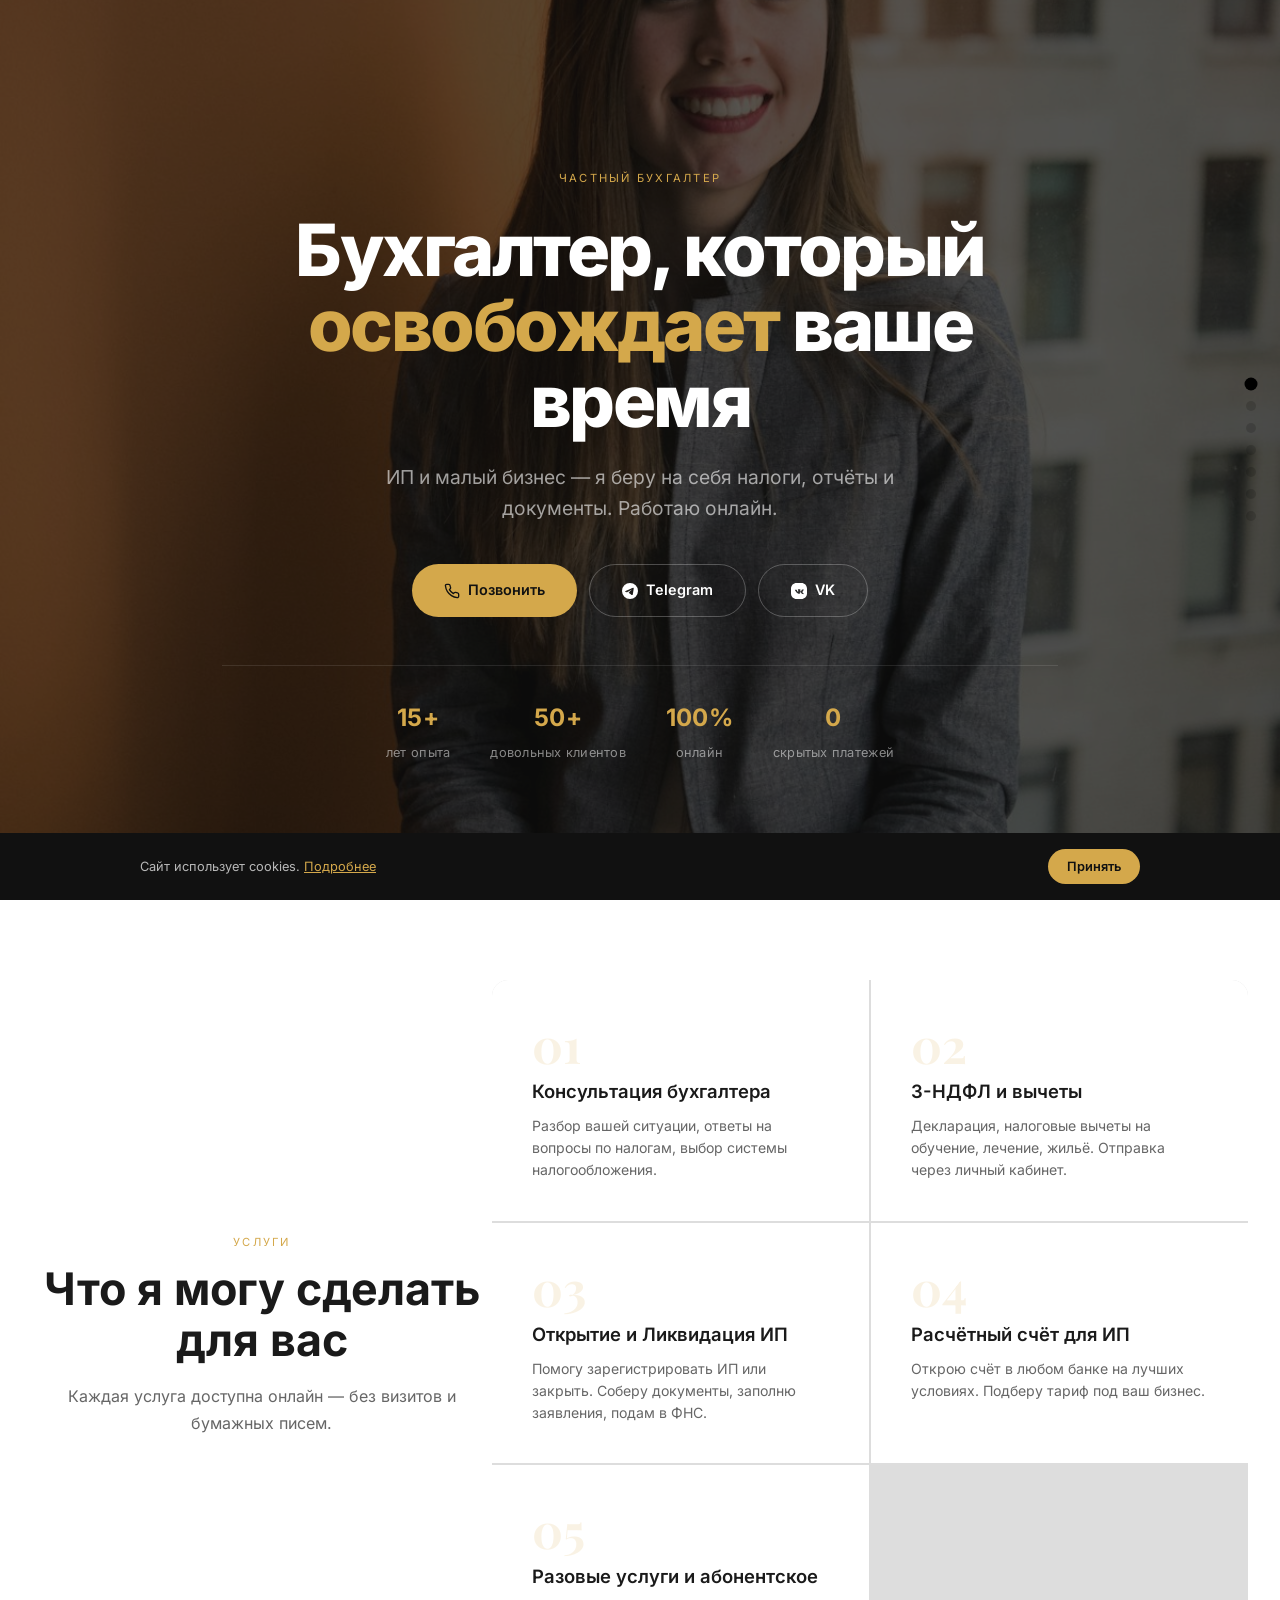
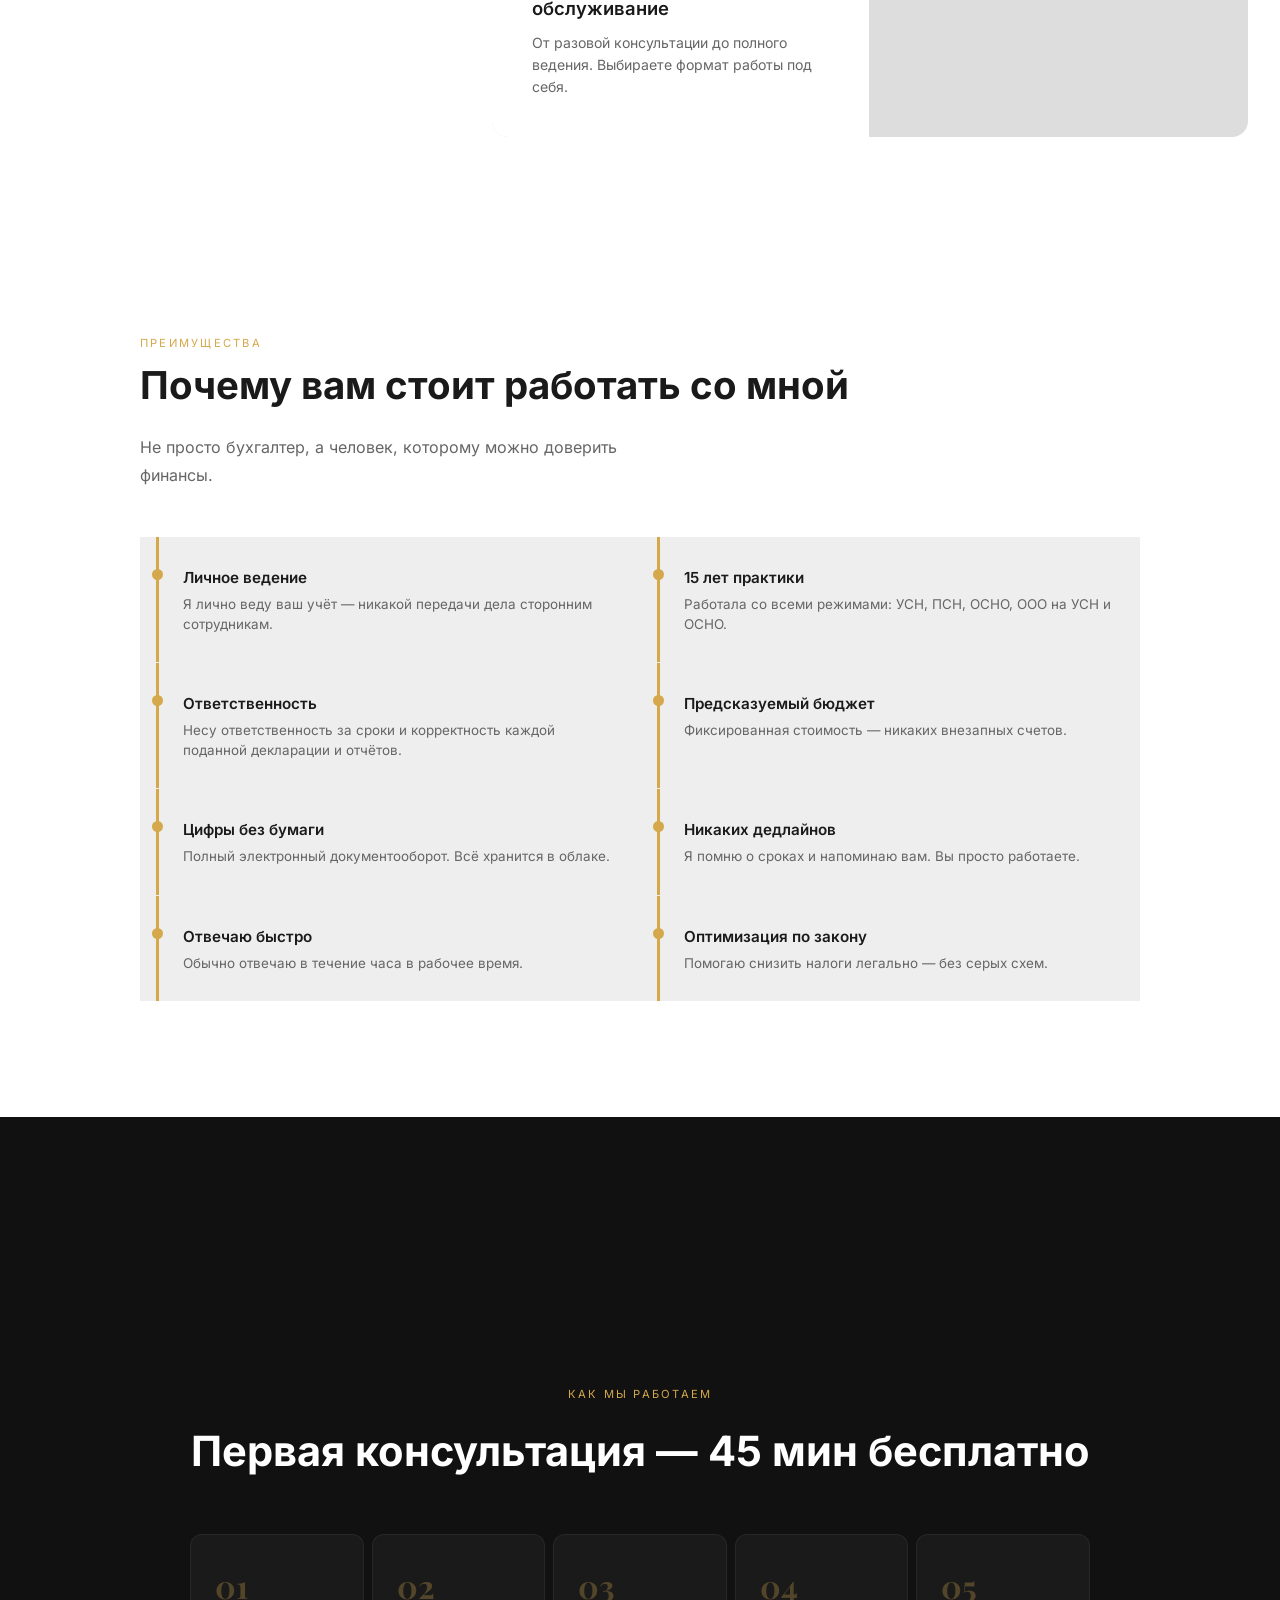
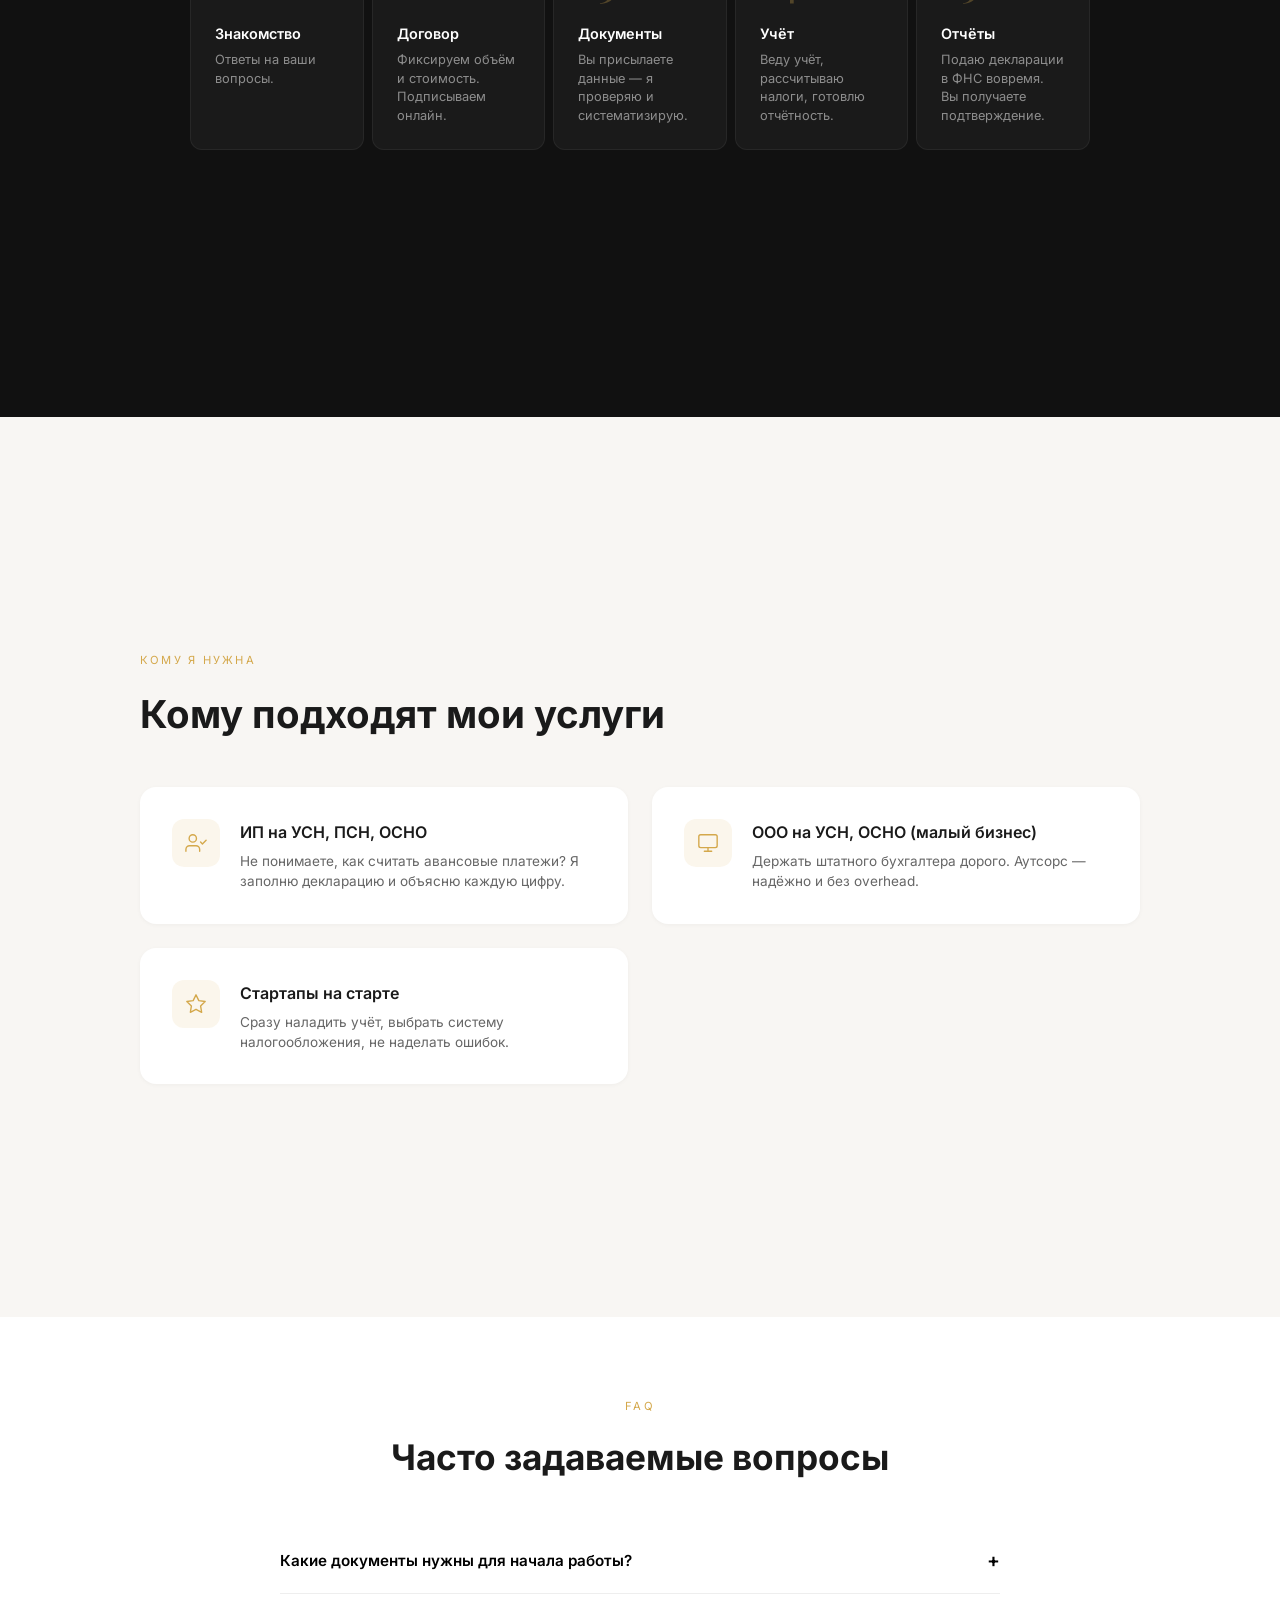
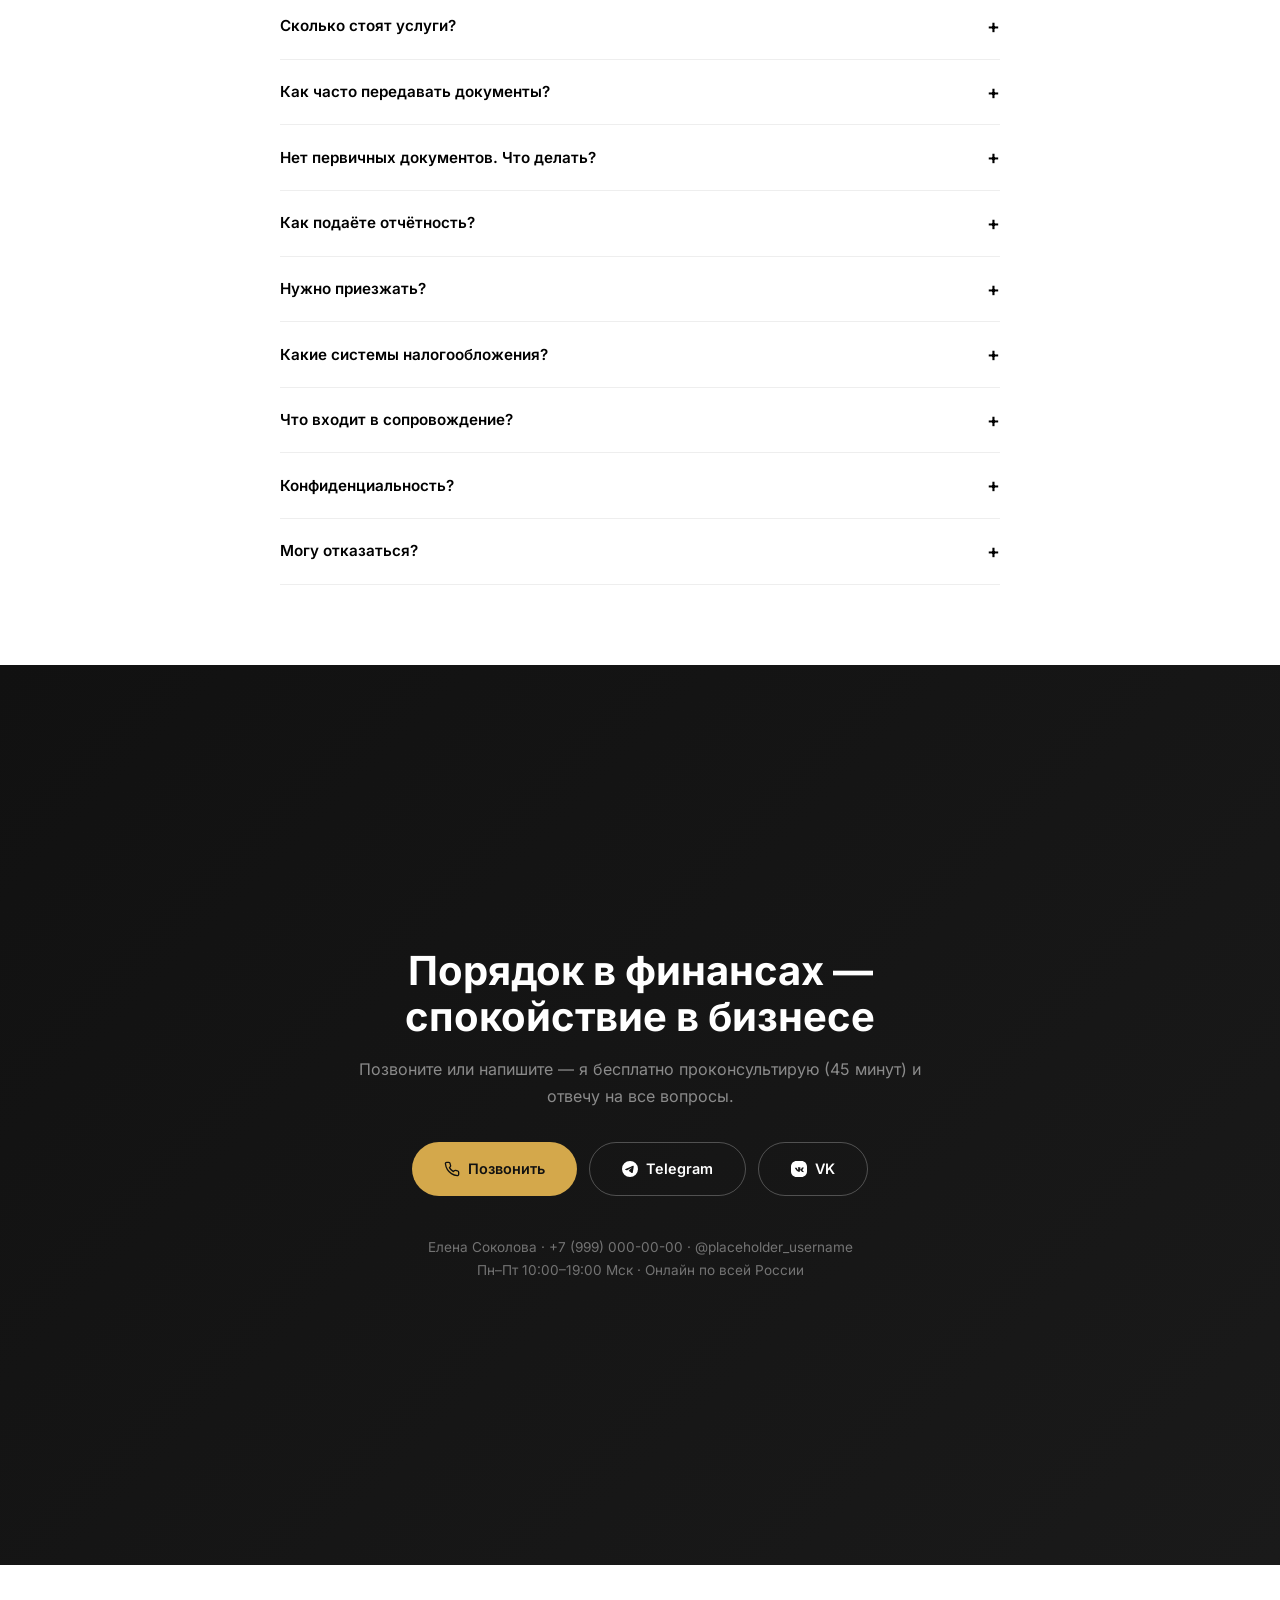
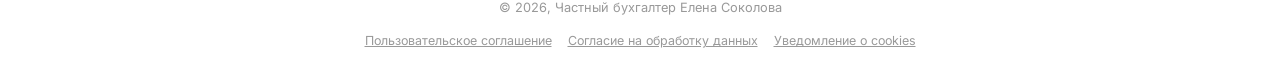
==== commit 80d5cb97: "Services section bg: #f8f6f3 -> #fff" ====
--- a/index.html
+++ b/index.html
@@ -46,7 +46,7 @@
 @media(max-width:639px){.hero-trust{gap:1.5rem}.hero-trust li{text-align:center}}
 
 /* SECTION 2 — SERVICES MAGAZINE */
-.services{background:#f8f6f3;padding:5rem 2rem}
+.services{background:#fff;padding:5rem 2rem}
 .services-header{max-width:700px;margin:0 auto 3rem;text-align:center}
 .services-header .label{font-size:.7rem;letter-spacing:.2em;text-transform:uppercase;color:#d4a84b}
 .services-header h2{font-size:clamp(1.8rem,4vw,2.8rem);font-weight:700;line-height:1.15;margin:.75rem 0 1rem}
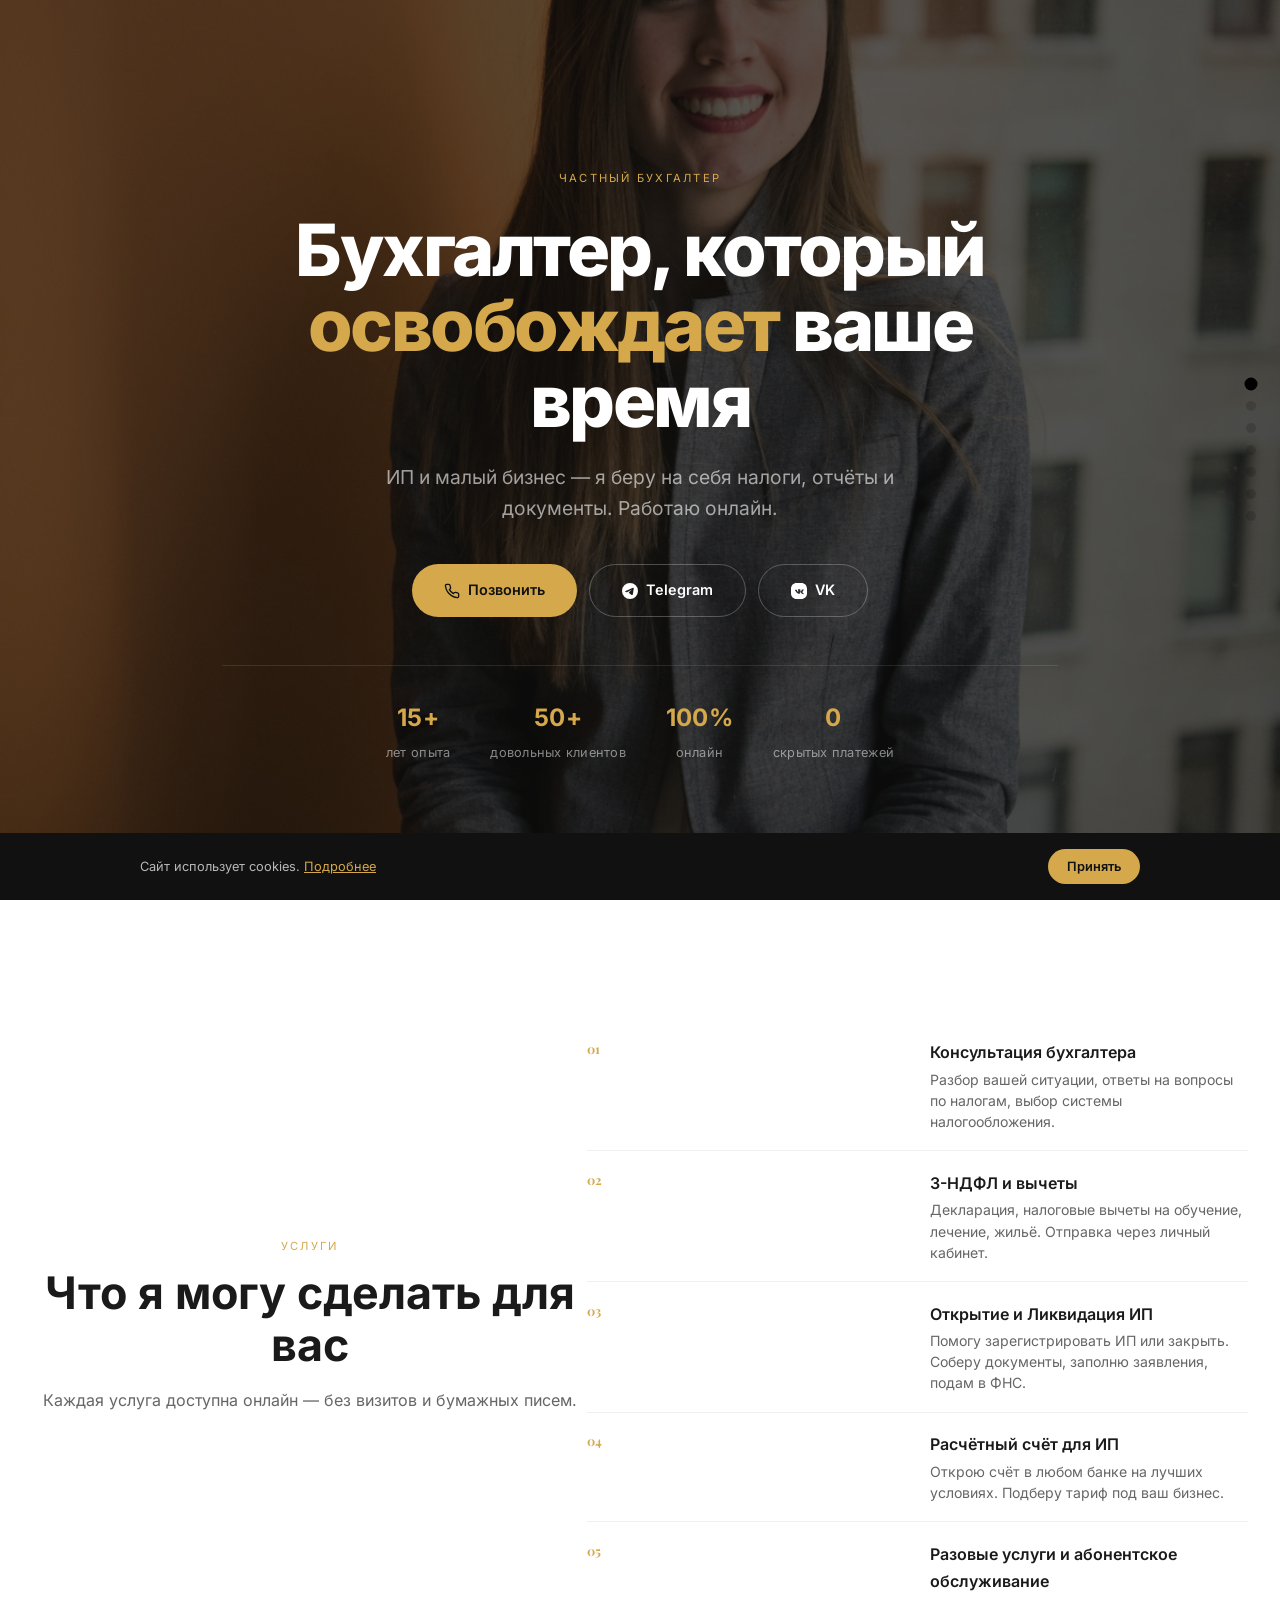
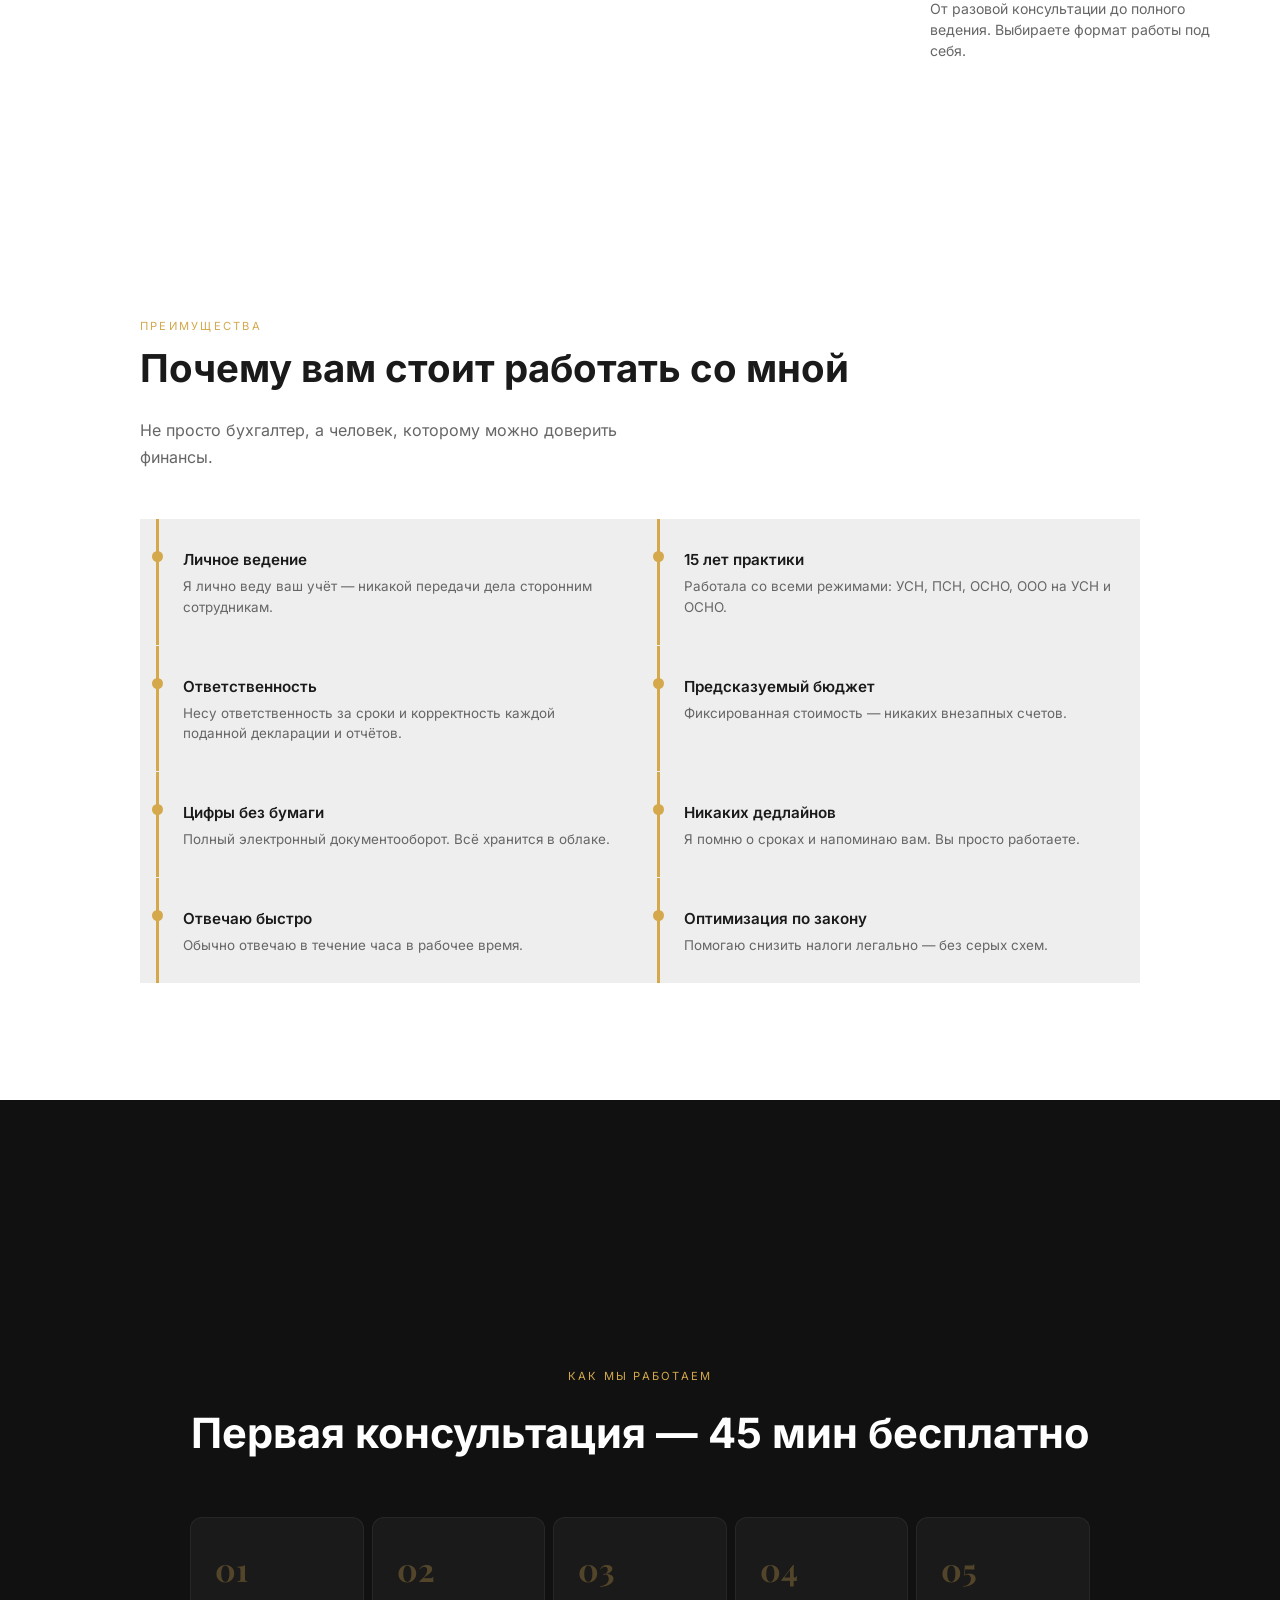
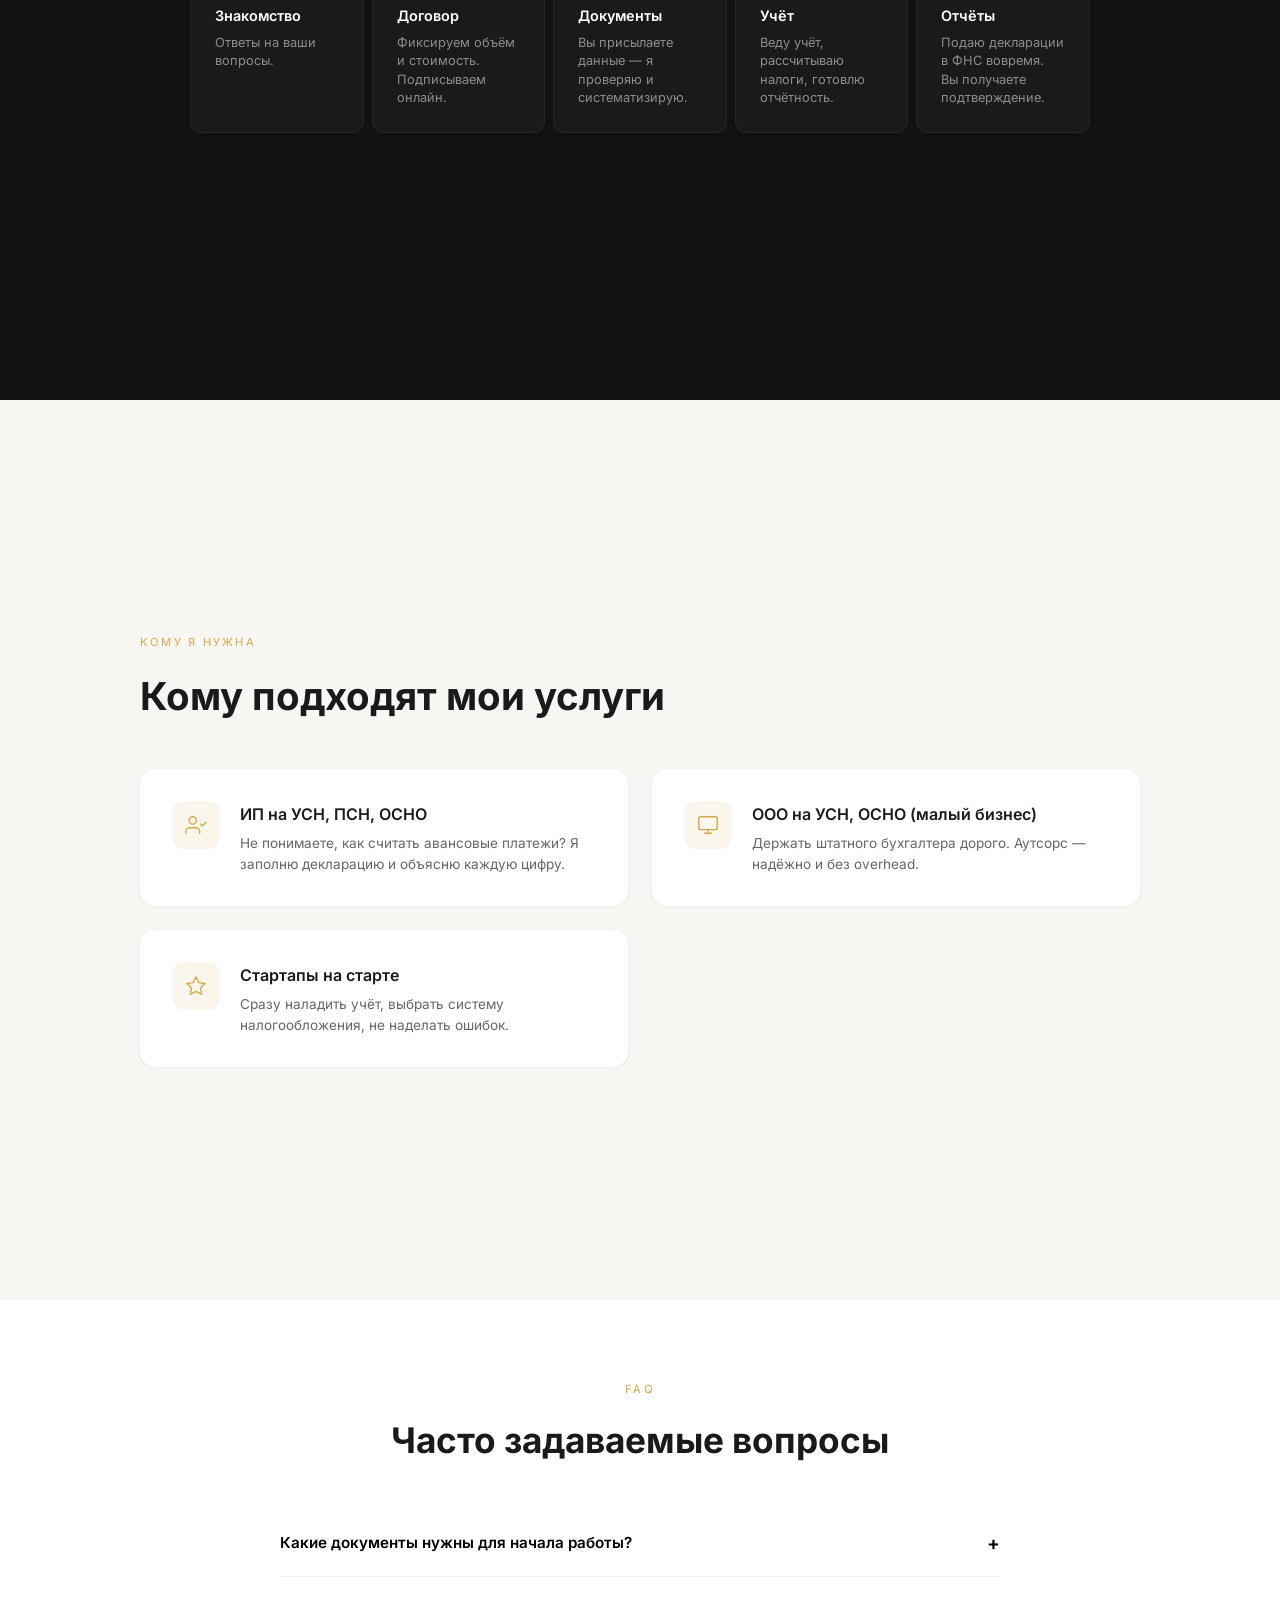
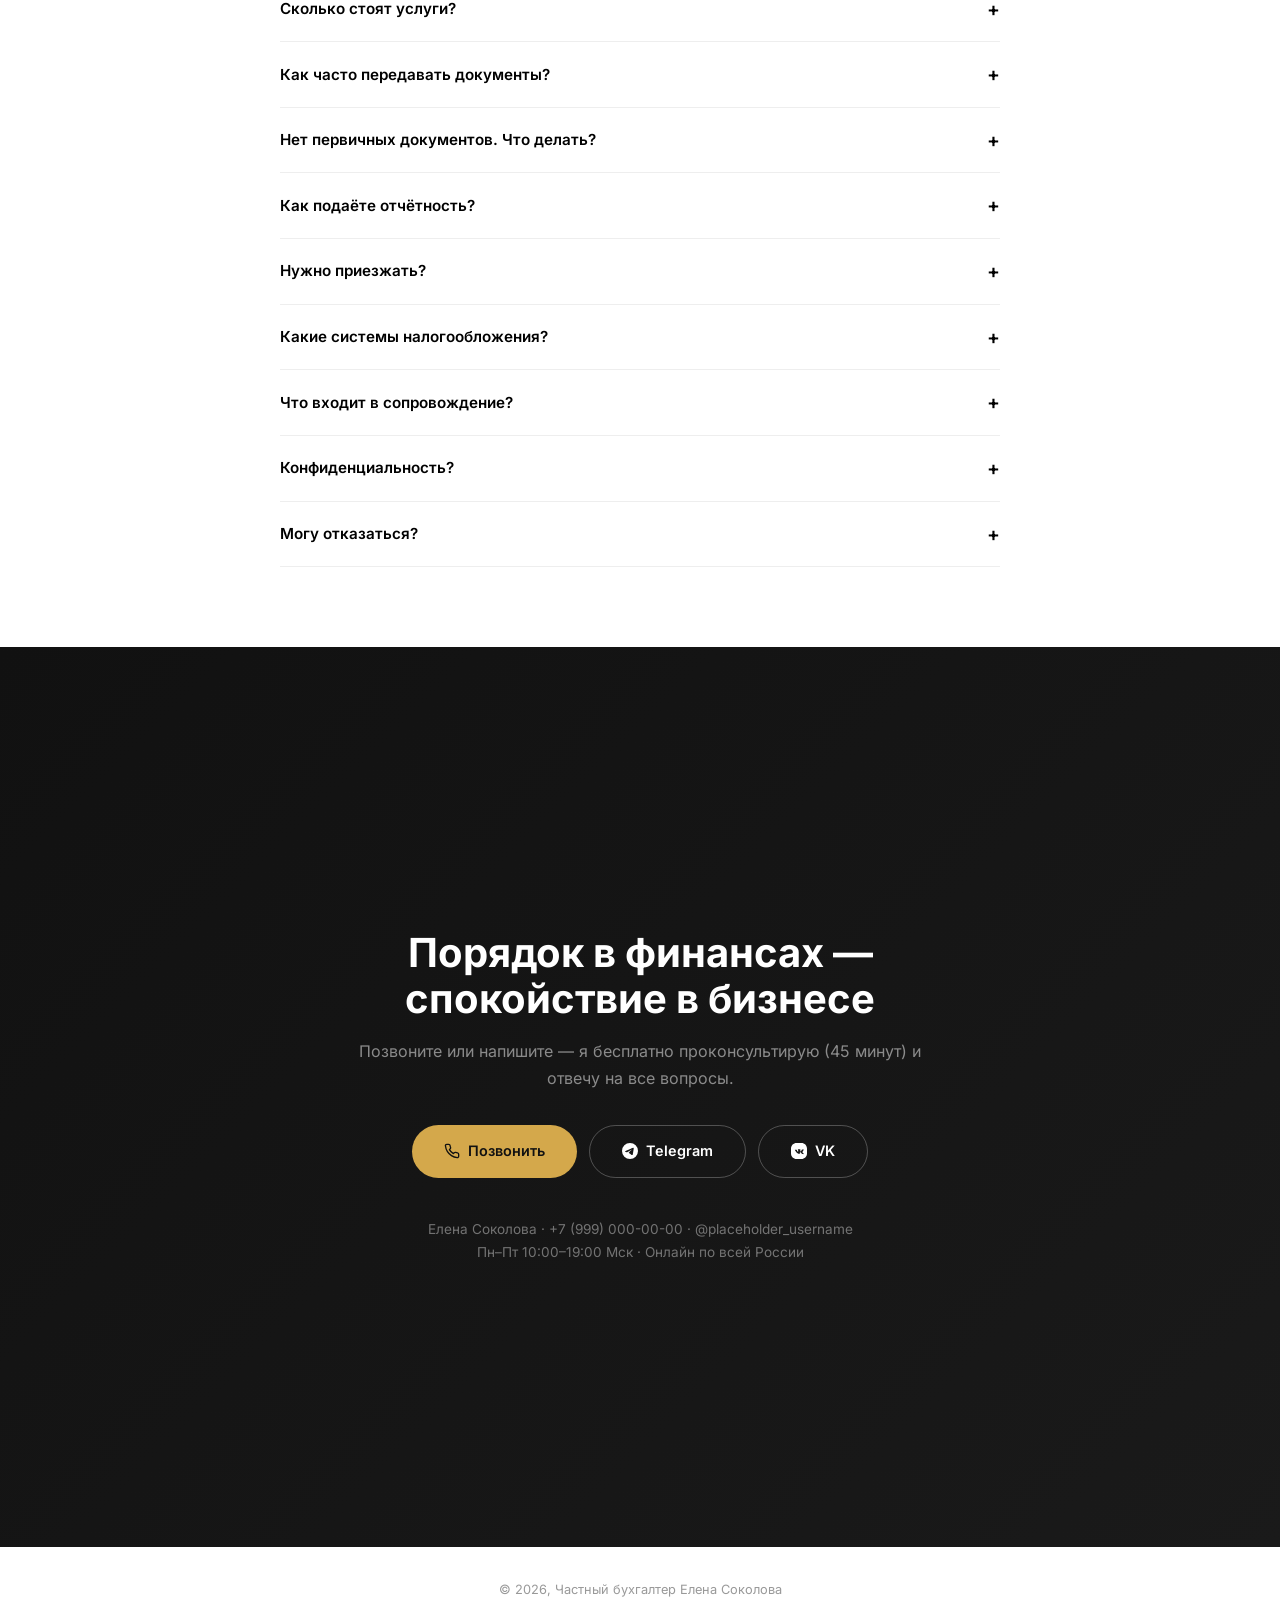
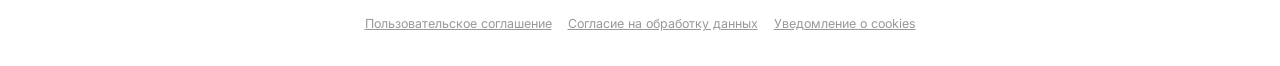
==== commit 351cc1c6: "Services: grid cards -> simple list with dividers" ====
--- a/index.html
+++ b/index.html
@@ -45,21 +45,19 @@
 .hero-trust li strong{display:block;font-size:1.5rem;font-weight:700;color:#d4a84b;margin-bottom:.15rem}
 @media(max-width:639px){.hero-trust{gap:1.5rem}.hero-trust li{text-align:center}}
 
-/* SECTION 2 — SERVICES MAGAZINE */
+/* SECTION 2 — SERVICES LIST */
 .services{background:#fff;padding:5rem 2rem}
 .services-header{max-width:700px;margin:0 auto 3rem;text-align:center}
 .services-header .label{font-size:.7rem;letter-spacing:.2em;text-transform:uppercase;color:#d4a84b}
 .services-header h2{font-size:clamp(1.8rem,4vw,2.8rem);font-weight:700;line-height:1.15;margin:.75rem 0 1rem}
 .services-header p{color:#666;font-size:1rem}
-.services-mag{display:grid;gap:2px;background:#ddd;border-radius:16px;overflow:hidden;max-width:1000px;margin:0 auto}
-@media(min-width:768px){.services-mag{grid-template-columns:1fr 1fr}}
-.service-mag-card{background:#fff;padding:2.5rem;position:relative;transition:all .4s}
-.service-mag-card:hover{background:#fefcf9}
-.service-mag-num{font-size:3rem;font-weight:800;color:rgba(212,168,75,.15);line-height:1;margin-bottom:.5rem;font-family:'Playfair Display',serif}
-.service-mag-card h3{font-size:1.15rem;font-weight:600;margin-bottom:.5rem}
-.service-mag-card p{font-size:.88rem;color:#666;line-height:1.55;max-width:380px}
-.service-mag-card::after{content:'→';position:absolute;bottom:1.5rem;right:1.5rem;font-size:1.2rem;color:#d4a84b;opacity:0;transition:opacity .3s}
-.service-mag-card:hover::after{opacity:1}
+.services-list{max-width:700px;margin:0 auto}
+.service-item{display:flex;gap:1.5rem;padding:1.15rem 0;border-bottom:1px solid #f0f0f0}
+.service-item:last-child{border-bottom:none}
+.service-item-num{flex-shrink:0;width:2rem;font-size:.8rem;font-weight:700;color:#d4a84b;font-family:'Playfair Display',serif;line-height:1.6}
+.service-item div{flex:1}
+.service-item h3{font-size:1rem;font-weight:600;margin-bottom:.15rem}
+.service-item p{font-size:.88rem;color:#666;line-height:1.5}
 
 /* SECTION 3 — BENEFITS TIMELINE */
 .benefits{background:#fff;padding:5rem 2rem}
@@ -188,12 +186,12 @@
     <h2>Что я могу сделать для вас</h2>
     <p>Каждая услуга доступна онлайн — без визитов и бумажных писем.</p>
   </div>
-  <div class="services-mag">
-    <article class="service-mag-card"><div class="service-mag-num">01</div><h3>Консультация бухгалтера</h3><p>Разбор вашей ситуации, ответы на вопросы по налогам, выбор системы налогообложения.</p></article>
-    <article class="service-mag-card"><div class="service-mag-num">02</div><h3>3-НДФЛ и вычеты</h3><p>Декларация, налоговые вычеты на обучение, лечение, жильё. Отправка через личный кабинет.</p></article>
-    <article class="service-mag-card"><div class="service-mag-num">03</div><h3>Открытие и Ликвидация ИП</h3><p>Помогу зарегистрировать ИП или закрыть. Соберу документы, заполню заявления, подам в ФНС.</p></article>
-    <article class="service-mag-card"><div class="service-mag-num">04</div><h3>Расчётный счёт для ИП</h3><p>Открою счёт в любом банке на лучших условиях. Подберу тариф под ваш бизнес.</p></article>
-    <article class="service-mag-card"><div class="service-mag-num">05</div><h3>Разовые услуги и абонентское обслуживание</h3><p>От разовой консультации до полного ведения. Выбираете формат работы под себя.</p></article>
+  <div class="services-list">
+    <div class="service-item"><div class="service-item-num">01</div><div><h3>Консультация бухгалтера</h3><p>Разбор вашей ситуации, ответы на вопросы по налогам, выбор системы налогообложения.</p></div></div>
+    <div class="service-item"><div class="service-item-num">02</div><div><h3>3-НДФЛ и вычеты</h3><p>Декларация, налоговые вычеты на обучение, лечение, жильё. Отправка через личный кабинет.</p></div></div>
+    <div class="service-item"><div class="service-item-num">03</div><div><h3>Открытие и Ликвидация ИП</h3><p>Помогу зарегистрировать ИП или закрыть. Соберу документы, заполню заявления, подам в ФНС.</p></div></div>
+    <div class="service-item"><div class="service-item-num">04</div><div><h3>Расчётный счёт для ИП</h3><p>Открою счёт в любом банке на лучших условиях. Подберу тариф под ваш бизнес.</p></div></div>
+    <div class="service-item"><div class="service-item-num">05</div><div><h3>Разовые услуги и абонентское обслуживание</h3><p>От разовой консультации до полного ведения. Выбираете формат работы под себя.</p></div></div>
   </div>
 </section>
 
